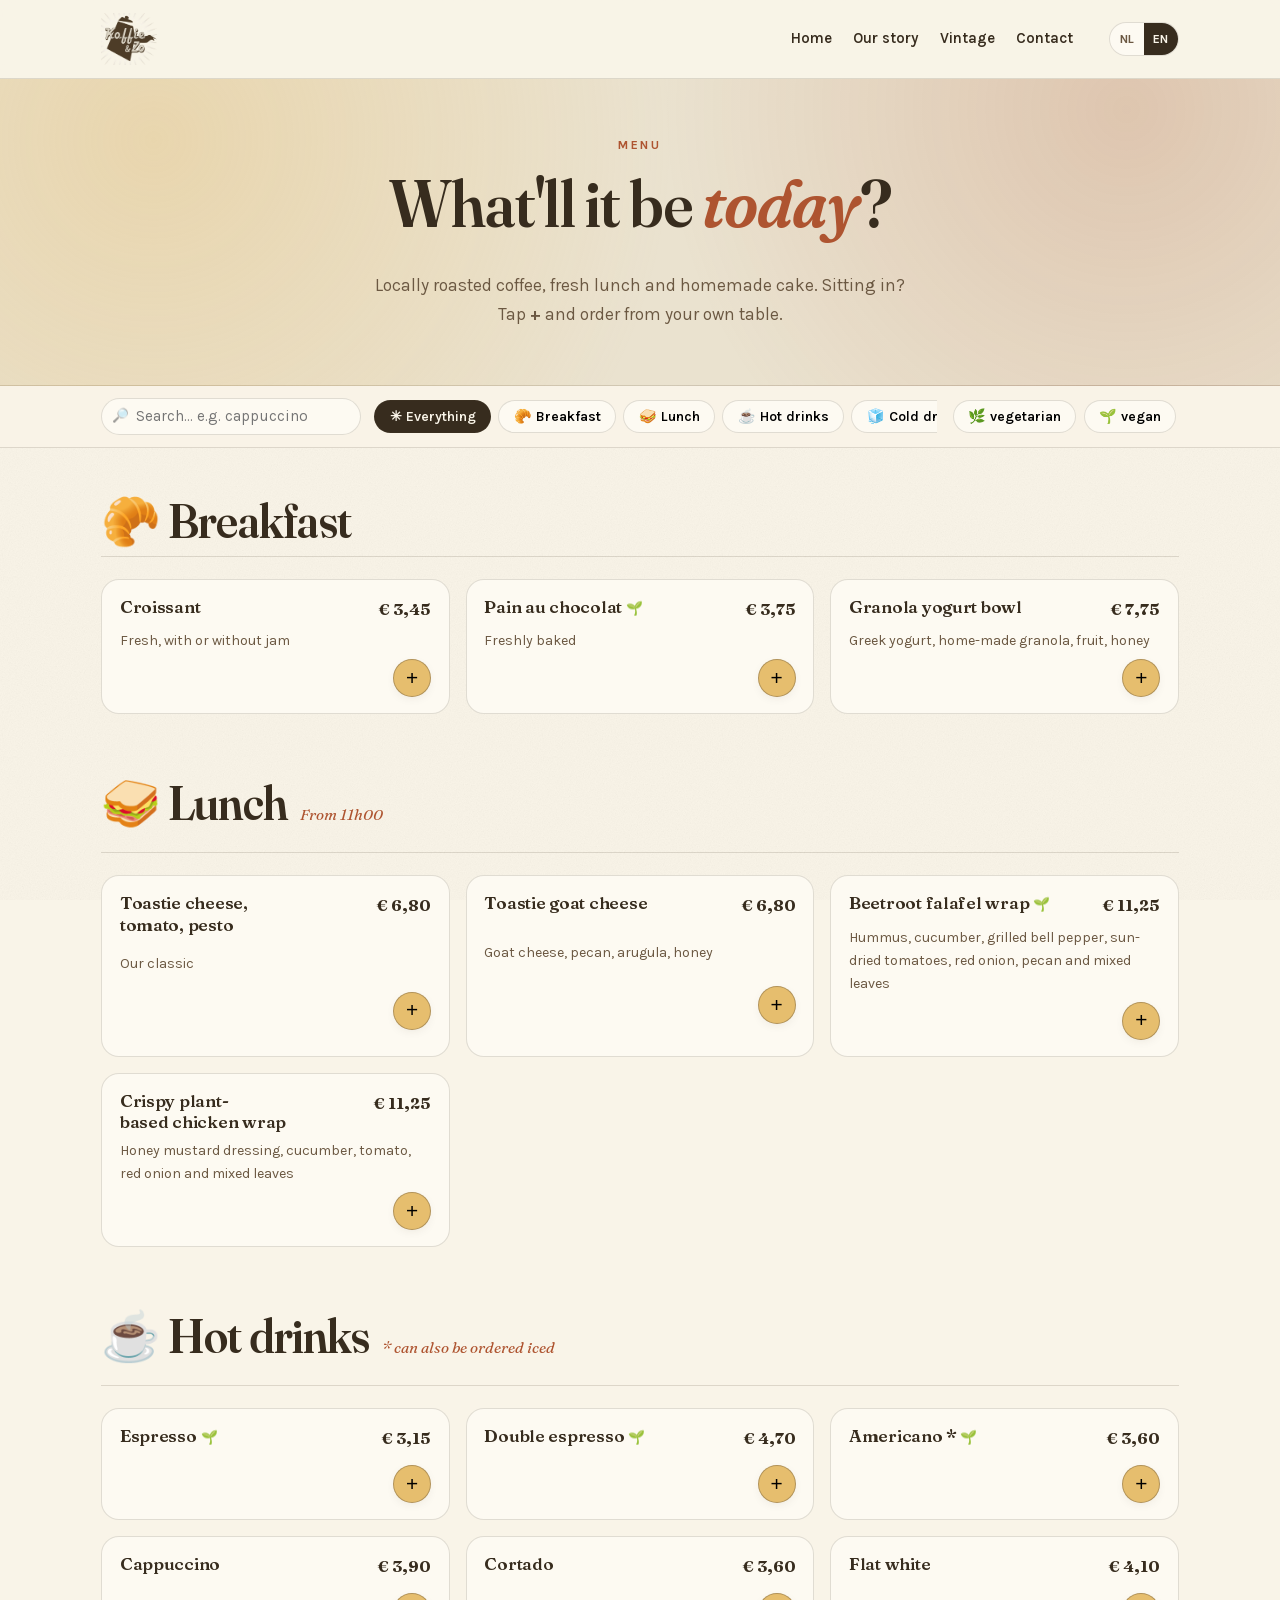
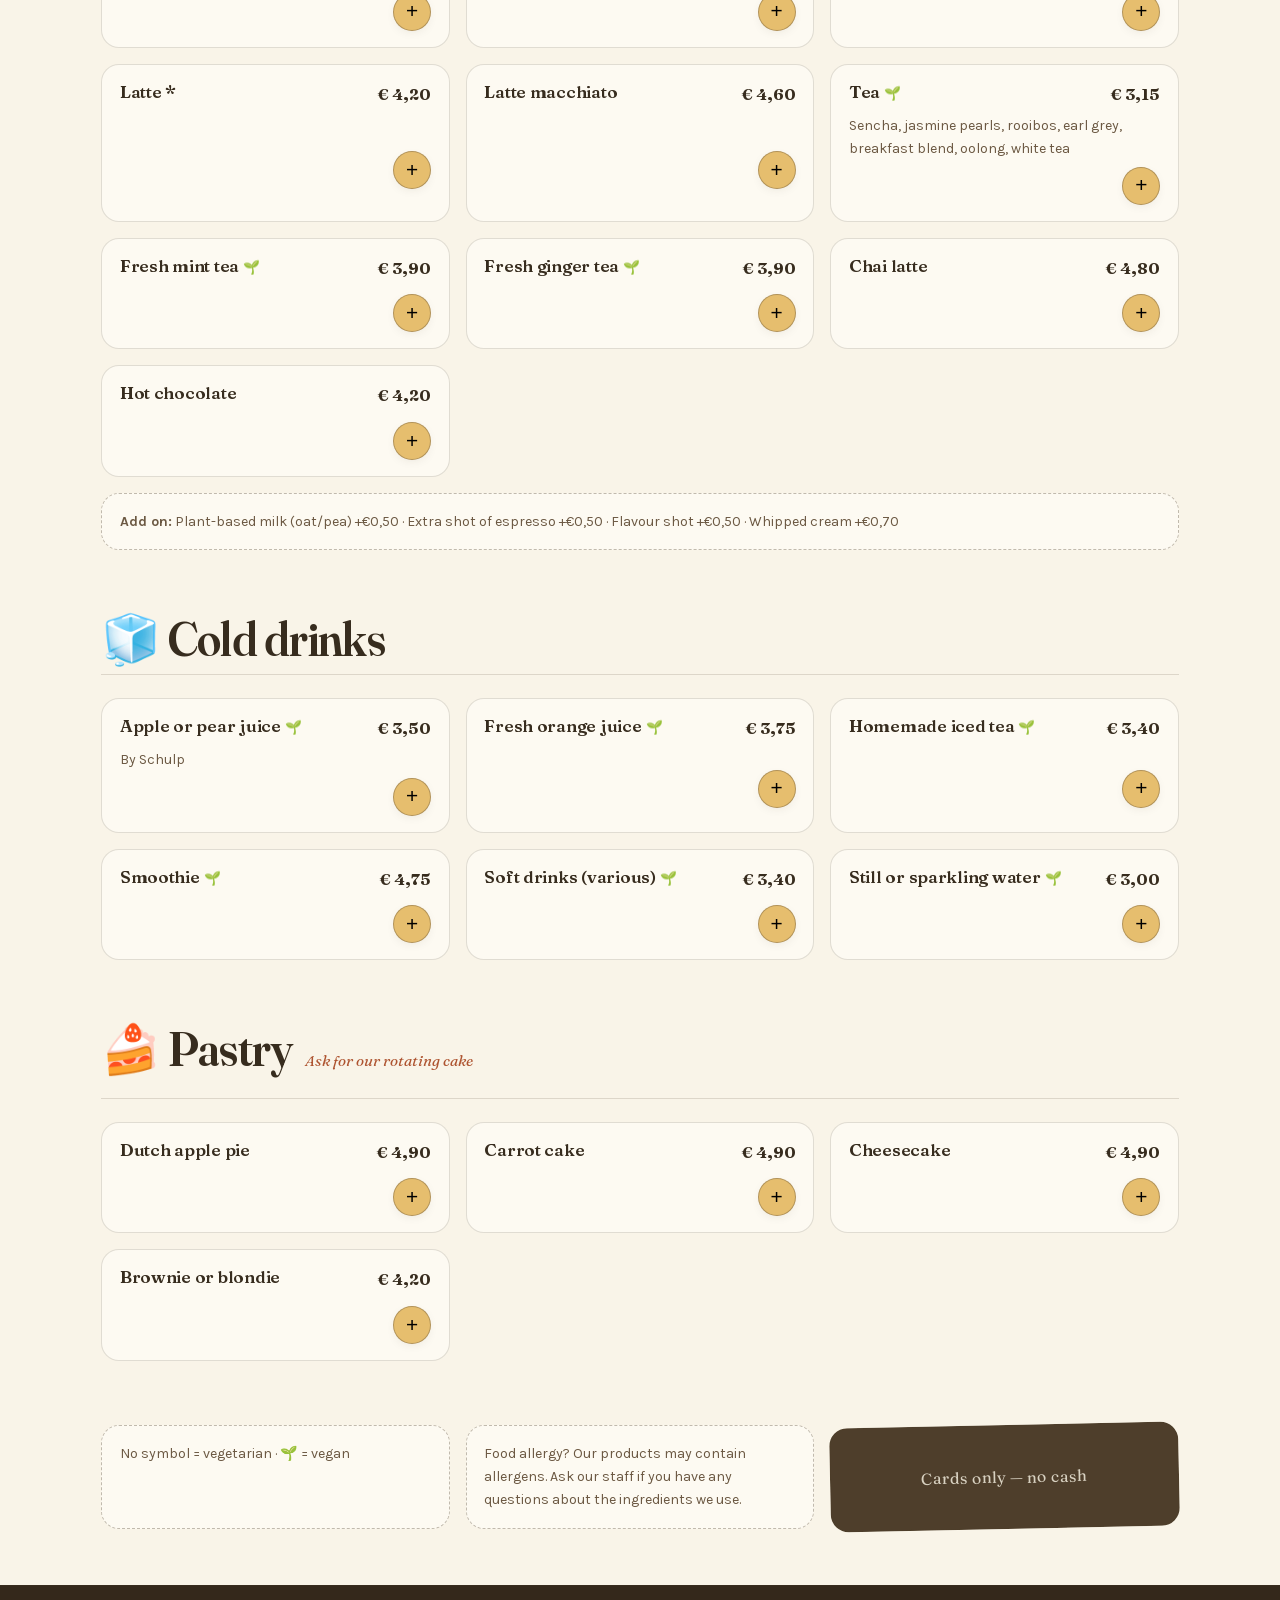
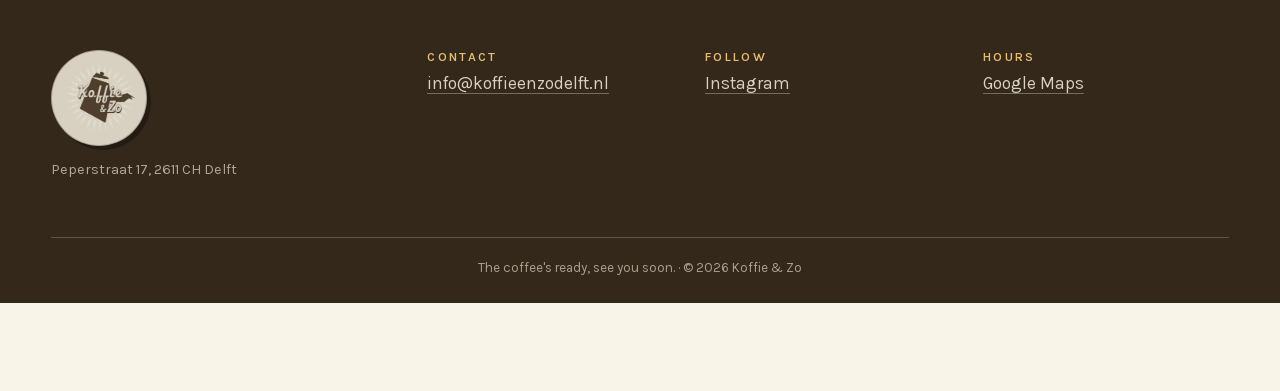
==== menu.html @ 399f3fb7 "Fix the always-open order sheet, add the shop logo, lighten the design .sheet set display:grid, whic" ====
<!doctype html>
<html lang="nl" data-lang="nl">
<head>
<meta charset="utf-8">
<meta name="viewport" content="width=device-width, initial-scale=1">
<title>Menukaart | Koffie &amp; Zo Delft</title>
<meta name="description" content="De digitale menukaart van Koffie &amp; Zo in Delft — koffie, lunch, taart en meer. Zit je aan tafel? Bestel direct vanaf je telefoon.">
<link rel="icon" href="assets/img/favicon.png">
<link rel="preload" as="font" type="font/woff2" href="assets/fonts/fraunces-normal-latin.woff2" crossorigin>
<link rel="preload" as="font" type="font/woff2" href="assets/fonts/karla-normal-latin.woff2" crossorigin>
<link rel="stylesheet" href="assets/css/fonts.css">
<link rel="stylesheet" href="assets/css/style.css">
<link rel="stylesheet" href="assets/css/menu.css">
</head>
<body class="page-menu">

<a class="skip-link" href="#menu-main">
  <span lang="nl">Naar de kaart</span><span lang="en">Skip to the menu</span>
</a>

<header class="site-header">
  <div class="site-header__inner">
    <a class="brand" href="index.html">
      <img class="brand__logo" src="assets/img/logo-mark.png" width="560" height="524"
           alt="Koffie &amp; Zo">
    </a>

    <nav class="nav" id="nav" aria-label="Hoofdmenu">
      <a href="index.html"><span lang="nl">Home</span><span lang="en">Home</span></a>
      <a href="index.html#verhaal"><span lang="nl">Ons verhaal</span><span lang="en">Our story</span></a>
      <a href="index.html#winkel"><span lang="nl">Vintage</span><span lang="en">Vintage</span></a>
      <a href="index.html#contact"><span lang="nl">Contact</span><span lang="en">Contact</span></a>
      <a href="menu.html?bestellen=1" class="nav__cta">
        <span lang="nl">Bestel aan tafel</span><span lang="en">Order at your table</span>
      </a>
    </nav>

    <div class="site-header__actions">
      <div class="lang-switch" role="group" aria-label="Taal / Language">
        <button type="button" data-set-lang="nl" class="is-active">NL</button>
        <button type="button" data-set-lang="en">EN</button>
      </div>
      <button class="nav-toggle" type="button" aria-expanded="false" aria-controls="nav">
        <span class="nav-toggle__bars" aria-hidden="true"></span>
        <span class="sr-only">Menu</span>
      </button>
    </div>
  </div>
</header>

<main id="menu-main">

  <!-- ── menu head ────────────────────────────────────────── -->
  <section class="menu-head">
    <div class="menu-head__inner">
      <p class="eyebrow"><span lang="nl">Menukaart</span><span lang="en">Menu</span></p>
      <h1>
        <span lang="nl">Wat wordt het <em>vandaag</em>?</span>
        <span lang="en">What'll it be <em>today</em>?</span>
      </h1>
      <p class="menu-head__sub">
        <span lang="nl">Lokaal gebrande koffie, verse lunch en taart van het huis. Zit je binnen? Tik op <strong>+</strong>
          en bestel vanaf je eigen tafel.</span>
        <span lang="en">Locally roasted coffee, fresh lunch and homemade cake. Sitting in? Tap <strong>+</strong>
          and order from your own table.</span>
      </p>

      <div class="table-ask" data-table-ask hidden>
        <label for="table-ask-input">
          <span lang="nl">Aan welke tafel zit je?</span>
          <span lang="en">Which table are you at?</span>
        </label>
        <div class="table-ask__row">
          <input id="table-ask-input" type="number" min="1" max="99" inputmode="numeric" placeholder="7">
          <button type="button" class="btn btn--primary btn--sm" data-table-ask-save>
            <span lang="nl">Opslaan</span><span lang="en">Save</span>
          </button>
          <button type="button" class="table-ask__skip" data-table-ask-skip>
            <span lang="nl">liever niet</span><span lang="en">not now</span>
          </button>
        </div>
      </div>

      <div class="table-chip" data-table-chip hidden>
        <span class="table-chip__label">
          <span lang="nl">Je zit aan tafel</span><span lang="en">You're at table</span>
        </span>
        <strong data-table-number>—</strong>
        <button type="button" class="table-chip__edit" data-change-table>
          <span lang="nl">wijzigen</span><span lang="en">change</span>
        </button>
      </div>
    </div>
  </section>

  <!-- ── toolbar ──────────────────────────────────────────── -->
  <div class="toolbar" id="toolbar">
    <div class="toolbar__inner">
      <div class="toolbar__search">
        <label class="sr-only" for="menu-search">
          <span lang="nl">Zoek in de kaart</span><span lang="en">Search the menu</span>
        </label>
        <span class="toolbar__search-icon" aria-hidden="true">🔎</span>
        <input id="menu-search" type="search" autocomplete="off"
               data-placeholder-nl="Zoek… bijv. cappuccino"
               data-placeholder-en="Search… e.g. cappuccino">
      </div>

      <div class="chips" data-category-chips role="tablist" aria-label="Categorieën"></div>

      <div class="chips chips--diet" role="group" aria-label="Filters">
        <button type="button" class="chip chip--diet" data-diet="veg">
          🌿 <span lang="nl">vegetarisch</span><span lang="en">vegetarian</span>
        </button>
        <button type="button" class="chip chip--diet" data-diet="vegan">
          🌱 <span lang="nl">vegan</span><span lang="en">vegan</span>
        </button>
      </div>
    </div>
  </div>

  <!-- ── the menu itself ──────────────────────────────────── -->
  <div class="menu-body">
    <div class="menu-body__inner" data-menu-root aria-live="polite">
      <p class="menu-loading"><span lang="nl">Kaart wordt geladen…</span><span lang="en">Loading the menu…</span></p>
    </div>

    <p class="menu-empty" data-menu-empty hidden>
      <span lang="nl">Niets gevonden — probeer een ander woord.</span>
      <span lang="en">Nothing found — try another word.</span>
    </p>

    <div class="menu-notes">
      <p class="menu-notes__card" data-note="diet"></p>
      <p class="menu-notes__card" data-note="allergy"></p>
      <p class="menu-notes__card menu-notes__card--stamp" data-note="payment"></p>
    </div>
  </div>
</main>

<footer class="site-footer">
  <div class="site-footer__inner">
    <div class="site-footer__brand">
      <span class="footer-logo"><img src="assets/img/logo.png" width="760" height="753" alt="Koffie &amp; Zo"></span>
      <p>Peperstraat 17, 2611 CH Delft</p>
    </div>
    <div class="site-footer__col">
      <h3><span lang="nl">Contact</span><span lang="en">Contact</span></h3>
      <a href="mailto:info@koffieenzodelft.nl">info@koffieenzodelft.nl</a>
    </div>
    <div class="site-footer__col">
      <h3><span lang="nl">Volg ons</span><span lang="en">Follow</span></h3>
      <a href="https://www.instagram.com/koffieenzodelft" target="_blank" rel="noopener">Instagram</a>
    </div>
    <div class="site-footer__col">
      <h3><span lang="nl">Openingstijden</span><span lang="en">Hours</span></h3>
      <a href="https://maps.app.goo.gl/7wuBDU6bThS6mnxq9" target="_blank" rel="noopener">Google Maps</a>
    </div>
  </div>
  <p class="site-footer__bottom">
    <span lang="nl">Tot koffie enz. · © 2026 Koffie &amp; Zo</span>
    <span lang="en">The coffee's ready, see you soon. · © 2026 Koffie &amp; Zo</span>
  </p>
</footer>

<!-- ── sticky order bar ───────────────────────────────────── -->
<div class="order-bar" data-order-bar hidden>
  <div class="order-bar__inner">
    <div class="order-bar__meta">
      <strong data-cart-count>0</strong>
      <span data-cart-total>€ 0,00</span>
    </div>
    <button type="button" class="btn btn--primary" data-open-order>
      <span lang="nl">Bestelling bekijken</span><span lang="en">Review order</span>
    </button>
  </div>
</div>

<!-- ── order sheet ────────────────────────────────────────── -->
<div class="sheet" data-sheet hidden>
  <div class="sheet__backdrop" data-close-sheet></div>

  <div class="sheet__panel" role="dialog" aria-modal="true" aria-labelledby="sheet-title">
    <button type="button" class="sheet__grip" data-close-sheet aria-label="Sluiten / Close"></button>

    <!-- cart view -->
    <div data-sheet-view="cart">
      <header class="sheet__head">
        <h2 id="sheet-title"><span lang="nl">Jouw bestelling</span><span lang="en">Your order</span></h2>
        <button type="button" class="sheet__close" data-close-sheet aria-label="Sluiten">✕</button>
      </header>

      <ul class="cart" data-cart-list></ul>

      <div class="cart__table">
        <label for="table-input">
          <span lang="nl">Tafelnummer</span><span lang="en">Table number</span>
        </label>
        <input id="table-input" type="number" min="1" max="99" inputmode="numeric" data-table-input placeholder="7">
      </div>

      <div class="cart__note">
        <label for="order-note">
          <span lang="nl">Iets erbij te vermelden?</span><span lang="en">Anything we should know?</span>
        </label>
        <textarea id="order-note" rows="2" data-order-note
                  data-placeholder-nl="Bijv. havermelk, glutenvrij, of &quot;graag samen serveren&quot;"
                  data-placeholder-en="E.g. oat milk, gluten-free, or &quot;please serve together&quot;"></textarea>
      </div>

      <div class="cart__total">
        <span><span lang="nl">Totaal</span><span lang="en">Total</span></span>
        <strong data-cart-total>€ 0,00</strong>
      </div>

      <button type="button" class="btn btn--primary btn--block" data-submit-order>
        <span lang="nl">Bestelling doorgeven</span><span lang="en">Place order</span>
      </button>
      <p class="cart__small">
        <span lang="nl">Je betaalt straks aan de bar — alleen pinnen.</span>
        <span lang="en">You pay at the counter afterwards — cards only.</span>
      </p>
      <button type="button" class="sheet__dismiss" data-close-sheet>
        <span lang="nl">Terug naar de kaart</span><span lang="en">Back to the menu</span>
      </button>
    </div>

    <!-- confirmation view -->
    <div data-sheet-view="done" hidden>
      <div class="ticket">
        <p class="ticket__badge"><span lang="nl">Doorgegeven</span><span lang="en">Sent</span></p>
        <h2><span lang="nl">Dank je wel!</span><span lang="en">Thank you!</span></h2>
        <p class="ticket__code" data-order-code>KZ-000</p>
        <p class="ticket__line">
          <span lang="nl">Tafel</span><span lang="en">Table</span>
          <strong data-ticket-table>—</strong>
        </p>
        <ol class="ticket__steps">
          <li class="is-done"><span lang="nl">Ontvangen</span><span lang="en">Received</span></li>
          <li class="is-active"><span lang="nl">Wordt gezet</span><span lang="en">Being made</span></li>
          <li><span lang="nl">Onderweg naar je tafel</span><span lang="en">On its way to your table</span></li>
        </ol>
        <p class="ticket__demo">
          <span lang="nl">Demo: deze bestelling wordt nog niet naar de bar verstuurd. Koppel hier je kassa- of
            bestelsysteem aan.</span>
          <span lang="en">Demo: this order isn't sent to the counter yet. Hook up your POS or ordering system here.</span>
        </p>
        <button type="button" class="btn btn--ghost btn--block" data-close-sheet>
          <span lang="nl">Terug naar de kaart</span><span lang="en">Back to the menu</span>
        </button>
      </div>
    </div>
  </div>
</div>

<!-- ── options dialog ─────────────────────────────────────── -->
<div class="sheet sheet--options" data-options hidden>
  <div class="sheet__backdrop" data-close-options></div>
  <div class="sheet__panel sheet__panel--sm" role="dialog" aria-modal="true" aria-labelledby="options-title">
    <div class="sheet__grip" aria-hidden="true"></div>
    <header class="sheet__head">
      <h2 id="options-title" data-options-title></h2>
      <button type="button" class="sheet__close" data-close-options aria-label="Sluiten">✕</button>
    </header>
    <div data-options-list></div>
    <button type="button" class="sheet__dismiss" data-close-options>
      <span lang="nl">Annuleren</span><span lang="en">Cancel</span>
    </button>
    <button type="button" class="btn btn--primary btn--block" data-confirm-options>
      <span lang="nl">Toevoegen</span><span lang="en">Add</span>
      <span data-options-price></span>
    </button>
  </div>
</div>

<div class="toast" data-toast hidden aria-live="polite"></div>

<script src="assets/js/site.js"></script>
<script src="assets/js/menu.js"></script>
</body>
</html>
---- assets/css/fonts.css ----
/* Self-hosted Fraunces + Karla (SIL Open Font License).
   Served from our own domain: faster, and no visitor data leaves for Google. */

@font-face {
  font-family: 'Fraunces';
  font-style: italic;
  font-weight: 400 800;
  font-display: swap;
  src: url(../fonts/fraunces-italic-latin-ext.woff2) format('woff2');
  unicode-range: U+0100-02BA, U+02BD-02C5, U+02C7-02CC, U+02CE-02D7, U+02DD-02FF, U+0304, U+0308, U+0329, U+1D00-1DBF, U+1E00-1E9F, U+1EF2-1EFF, U+2020, U+20A0-20AB, U+20AD-20C0, U+2113, U+2C60-2C7F, U+A720-A7FF;
}

@font-face {
  font-family: 'Fraunces';
  font-style: italic;
  font-weight: 400 800;
  font-display: swap;
  src: url(../fonts/fraunces-italic-latin.woff2) format('woff2');
  unicode-range: U+0000-00FF, U+0131, U+0152-0153, U+02BB-02BC, U+02C6, U+02DA, U+02DC, U+0304, U+0308, U+0329, U+2000-206F, U+20AC, U+2122, U+2191, U+2193, U+2212, U+2215, U+FEFF, U+FFFD;
}

@font-face {
  font-family: 'Fraunces';
  font-style: normal;
  font-weight: 400 800;
  font-display: swap;
  src: url(../fonts/fraunces-normal-latin-ext.woff2) format('woff2');
  unicode-range: U+0100-02BA, U+02BD-02C5, U+02C7-02CC, U+02CE-02D7, U+02DD-02FF, U+0304, U+0308, U+0329, U+1D00-1DBF, U+1E00-1E9F, U+1EF2-1EFF, U+2020, U+20A0-20AB, U+20AD-20C0, U+2113, U+2C60-2C7F, U+A720-A7FF;
}

@font-face {
  font-family: 'Fraunces';
  font-style: normal;
  font-weight: 400 800;
  font-display: swap;
  src: url(../fonts/fraunces-normal-latin.woff2) format('woff2');
  unicode-range: U+0000-00FF, U+0131, U+0152-0153, U+02BB-02BC, U+02C6, U+02DA, U+02DC, U+0304, U+0308, U+0329, U+2000-206F, U+20AC, U+2122, U+2191, U+2193, U+2212, U+2215, U+FEFF, U+FFFD;
}

@font-face {
  font-family: 'Karla';
  font-style: italic;
  font-weight: 400 600;
  font-display: swap;
  src: url(../fonts/karla-italic-latin-ext.woff2) format('woff2');
  unicode-range: U+0100-02BA, U+02BD-02C5, U+02C7-02CC, U+02CE-02D7, U+02DD-02FF, U+0304, U+0308, U+0329, U+1D00-1DBF, U+1E00-1E9F, U+1EF2-1EFF, U+2020, U+20A0-20AB, U+20AD-20C0, U+2113, U+2C60-2C7F, U+A720-A7FF;
}

@font-face {
  font-family: 'Karla';
  font-style: italic;
  font-weight: 400 600;
  font-display: swap;
  src: url(../fonts/karla-italic-latin.woff2) format('woff2');
  unicode-range: U+0000-00FF, U+0131, U+0152-0153, U+02BB-02BC, U+02C6, U+02DA, U+02DC, U+0304, U+0308, U+0329, U+2000-206F, U+20AC, U+2122, U+2191, U+2193, U+2212, U+2215, U+FEFF, U+FFFD;
}

@font-face {
  font-family: 'Karla';
  font-style: normal;
  font-weight: 300 700;
  font-display: swap;
  src: url(../fonts/karla-normal-latin-ext.woff2) format('woff2');
  unicode-range: U+0100-02BA, U+02BD-02C5, U+02C7-02CC, U+02CE-02D7, U+02DD-02FF, U+0304, U+0308, U+0329, U+1D00-1DBF, U+1E00-1E9F, U+1EF2-1EFF, U+2020, U+20A0-20AB, U+20AD-20C0, U+2113, U+2C60-2C7F, U+A720-A7FF;
}

@font-face {
  font-family: 'Karla';
  font-style: normal;
  font-weight: 300 700;
  font-display: swap;
  src: url(../fonts/karla-normal-latin.woff2) format('woff2');
  unicode-range: U+0000-00FF, U+0131, U+0152-0153, U+02BB-02BC, U+02C6, U+02DA, U+02DC, U+0304, U+0308, U+0329, U+2000-206F, U+20AC, U+2122, U+2191, U+2193, U+2212, U+2215, U+FEFF, U+FFFD;
}
---- assets/css/style.css ----
/* ==========================================================================
   Koffie & Zo — Delft
   Warm paper, arches, riso-print shadows. Cozy vintage, kept crisp.
   ========================================================================== */

:root {
  /* Ink and paper, taken straight from the shop's own logo:
     the coffee-pot brown #4E3E2B and the bone of the wordmark #D8D1C1. */
  --paper:      #F9F4E8;
  --paper-deep: #EAE2CF;
  --cream:      #FDFAF2;
  --bone:       #D8D1C1;
  --ink:        #372C1E;
  --ink-soft:   #6B5842;
  --line:       #4E3E2B;
  --brown:      #4E3E2B;
  --brown-deep: #34281B;

  /* accents — one warm roast, one sunburst amber, one muted olive */
  --terracotta: #AE5430;
  --terracotta-dark: #8F4324;
  --sage:       #77855F;
  --butter:     #E6BE6E;

  /* type */
  --display: "Fraunces", "Iowan Old Style", Georgia, serif;
  --text: "Karla", "Helvetica Neue", Arial, sans-serif;

  /* edges — hairlines, not outlines */
  --hairline: rgba(78, 62, 43, .16);
  --edge:     rgba(78, 62, 43, .34);

  /* rhythm */
  --gutter: clamp(1.25rem, 4vw, 4rem);
  --maxw: 1180px;
  --radius: 18px;
  --radius-lg: 26px;

  /* one soft family, plus a small offset kept for the few retro accents */
  --shadow-hard: 0 16px 34px -22px rgba(55, 44, 30, .55);
  --shadow-card: 0 3px 14px -8px rgba(55, 44, 30, .3);
  --shadow-soft: 0 22px 46px -28px rgba(55, 44, 30, .5);
  --shadow-pop:  2px 2px 0 rgba(78, 62, 43, .22);
}

* { box-sizing: border-box; }

/* The hidden attribute must win over any display rule a component sets —
   without this, .sheet { display: grid } keeps a "hidden" dialog on screen. */
[hidden] { display: none !important; }

html {
  scroll-behavior: smooth;
  -webkit-text-size-adjust: 100%;
}

body {
  margin: 0;
  background: var(--paper);
  color: var(--ink);
  font-family: var(--text);
  font-size: clamp(1rem, .96rem + .2vw, 1.075rem);
  line-height: 1.65;
  overflow-x: hidden;
}

/* paper grain — subtle, sits above the background, below content */
body::before {
  content: "";
  position: fixed;
  inset: 0;
  z-index: 1;
  pointer-events: none;
  opacity: .32;
  mix-blend-mode: multiply;
  background-image: url("data:image/svg+xml,%3Csvg xmlns='http://www.w3.org/2000/svg' width='180' height='180'%3E%3Cfilter id='n'%3E%3CfeTurbulence type='fractalNoise' baseFrequency='.85' numOctaves='3' stitchTiles='stitch'/%3E%3CfeColorMatrix type='saturate' values='0'/%3E%3C/filter%3E%3Crect width='180' height='180' filter='url(%23n)' opacity='.28'/%3E%3C/svg%3E");
}

img { max-width: 100%; display: block; }

h1, h2, h3, h4 {
  font-family: var(--display);
  font-variation-settings: "SOFT" 30, "WONK" 1, "opsz" 100;
  font-weight: 600;
  line-height: 1.05;
  letter-spacing: -.015em;
  margin: 0 0 .5em;
  text-wrap: balance;
}
h1 { font-size: clamp(2.35rem, 1.5rem + 4vw, 4.1rem); }
h2 { font-size: clamp(1.85rem, 1.25rem + 2.6vw, 3rem); }
h3 { font-size: clamp(1.15rem, 1rem + .6vw, 1.5rem); }
h1 em, h2 em {
  font-style: italic;
  color: var(--terracotta);
  font-variation-settings: "SOFT" 60, "WONK" 1;
}

p { margin: 0 0 1em; }
a { color: inherit; }

:focus-visible {
  outline: 3px solid var(--terracotta);
  outline-offset: 3px;
  border-radius: 4px;
}

.sr-only {
  position: absolute; width: 1px; height: 1px; padding: 0; margin: -1px;
  overflow: hidden; clip: rect(0 0 0 0); white-space: nowrap; border: 0;
}

.skip-link {
  position: absolute; left: 50%; top: -100px; transform: translateX(-50%);
  z-index: 100; background: var(--ink); color: var(--paper);
  padding: .7rem 1.2rem; border-radius: 0 0 10px 10px; text-decoration: none;
  transition: top .2s;
}
.skip-link:focus { top: 0; }

.eyebrow {
  font-size: .78rem;
  letter-spacing: .22em;
  text-transform: uppercase;
  font-weight: 700;
  color: var(--terracotta);
  margin-bottom: .9rem;
}

/* language visibility ------------------------------------------------------ */
html[data-lang="nl"] [lang="en"],
html[data-lang="en"] [lang="nl"] { display: none; }

/* ── buttons ────────────────────────────────────────────── */
.btn {
  --btn-bg: var(--terracotta);
  --btn-fg: #FFF7EC;
  display: inline-flex;
  align-items: center;
  justify-content: center;
  gap: .5rem;
  padding: .85rem 1.5rem;
  border: 1px solid var(--edge);
  border-radius: 999px;
  background: var(--btn-bg);
  color: var(--btn-fg);
  font: 600 1rem/1 var(--text);
  letter-spacing: .01em;
  text-decoration: none;
  cursor: pointer;
  box-shadow: var(--shadow-card);
  transition: transform .16s ease, box-shadow .16s ease, background-color .16s ease;
}
.btn:hover { transform: translateY(-2px); box-shadow: 0 10px 20px -12px rgba(55, 44, 30, .55); }
.btn:active { transform: translateY(0); box-shadow: var(--shadow-card); }
.btn--primary { --btn-bg: var(--terracotta); }
.btn--primary:hover { background: var(--terracotta-dark); }
.btn--ghost { --btn-bg: var(--cream); --btn-fg: var(--ink); }

.btn--sm { padding: .55rem 1.05rem; font-size: .9rem; }
.btn[disabled] { opacity: .45; pointer-events: none; }

.link-arrow {
  display: inline-flex;
  align-items: center;
  gap: .4rem;
  font-weight: 700;
  text-decoration: none;
  border-bottom: 2px solid var(--terracotta);
  padding-bottom: 2px;
  transition: gap .15s ease, color .15s ease;
}
.link-arrow::after { content: "→"; }
.link-arrow:hover { gap: .7rem; color: var(--terracotta); }

/* ── ribbon ─────────────────────────────────────────────── */
.ribbon {
  position: relative;
  z-index: 3;
  background: var(--brown);
  color: var(--bone);
  border-bottom: 1px solid var(--hairline);
  overflow: hidden;
  font-size: .68rem;
  letter-spacing: .18em;
  text-transform: uppercase;
}
.ribbon__track {
  display: flex;
  gap: 1.6rem;
  align-items: center;
  padding: .42rem 0;
  width: max-content;
  animation: marquee 38s linear infinite;
}
.ribbon__track span { white-space: nowrap; }
@keyframes marquee { to { transform: translateX(-50%); } }

/* ── header ─────────────────────────────────────────────── */
.site-header {
  position: sticky;
  top: 0;
  z-index: 40;
  background: color-mix(in srgb, var(--paper) 88%, transparent);
  backdrop-filter: blur(10px);
  border-bottom: 1px solid var(--hairline);
  transition: padding .2s ease;
}
.site-header__inner {
  max-width: var(--maxw);
  margin: 0 auto;
  padding: .8rem var(--gutter);
  display: flex;
  align-items: center;
  gap: 1.25rem;
}
.site-header.is-stuck .site-header__inner { padding-top: .5rem; padding-bottom: .5rem; }

.brand {
  display: inline-flex;
  align-items: center;
  gap: .55rem;
  text-decoration: none;
  flex: 0 0 auto;
}
.brand__logo {
  height: 52px;
  width: auto;
  transition: height .2s ease;
}
.site-header.is-stuck .brand__logo { height: 46px; }
@media (max-width: 760px) { .brand__logo { height: 46px; } }

/* the logo is brown on transparent, so on the dark footer it sits on a bone disc */
.footer-logo {
  display: inline-grid;
  place-items: center;
  width: 96px; height: 96px;
  border-radius: 50%;
  background: var(--bone);
  border: 1px solid rgba(52, 40, 27, .3);
  box-shadow: 4px 4px 0 rgba(0, 0, 0, .3);
}
.footer-logo img { width: 80%; height: auto; }
.brand__name {
  font-family: var(--display);
  font-variation-settings: "SOFT" 40, "WONK" 1;
  font-weight: 700;
  font-size: 1.3rem;
  letter-spacing: -.01em;
  white-space: nowrap;
}
.brand__name em { font-style: italic; color: var(--terracotta); }

.nav {
  display: flex;
  gap: 1.35rem;
  margin-left: auto;
  font-weight: 600;
  font-size: .95rem;
}
.nav a {
  text-decoration: none;
  padding: .25rem 0;
  position: relative;
}
.nav a::after {
  content: "";
  position: absolute;
  left: 0; right: 100%; bottom: 0;
  height: 2px;
  background: var(--terracotta);
  transition: right .2s ease;
}
.nav a:hover::after, .nav a.is-current::after { right: 0; }

.site-header__actions {
  display: flex;
  align-items: center;
  gap: .7rem;
  margin-left: 1rem;
}

.lang-switch {
  display: inline-flex;
  border: 1px solid var(--hairline);
  border-radius: 999px;
  overflow: hidden;
  background: var(--cream);
  font-size: .78rem;
  font-weight: 700;
}
.lang-switch button {
  border: 0;
  background: transparent;
  padding: .35rem .6rem;
  cursor: pointer;
  font: inherit;
  color: var(--ink-soft);
}
.lang-switch button.is-active { background: var(--ink); color: var(--paper); }

.nav-toggle {
  display: none;
  width: 42px; height: 42px;
  border: 1px solid var(--hairline);
  border-radius: 12px;
  background: var(--cream);
  cursor: pointer;
  position: relative;
}
.nav-toggle__bars, .nav-toggle__bars::before, .nav-toggle__bars::after {
  content: "";
  position: absolute;
  left: 50%; transform: translateX(-50%);
  width: 20px; height: 2px;
  background: var(--ink);
  transition: transform .2s ease, opacity .2s ease;
}
.nav-toggle__bars { top: 50%; margin-top: -1px; }
.nav-toggle__bars::before { top: -6px; }
.nav-toggle__bars::after { top: 6px; }
.nav-toggle[aria-expanded="true"] .nav-toggle__bars { background: transparent; }
.nav-toggle[aria-expanded="true"] .nav-toggle__bars::before { transform: translateX(-50%) translateY(6px) rotate(45deg); }
.nav-toggle[aria-expanded="true"] .nav-toggle__bars::after { transform: translateX(-50%) translateY(-6px) rotate(-45deg); }

/* ── hero ───────────────────────────────────────────────── */
.hero {
  position: relative;
  z-index: 2;
  max-width: var(--maxw);
  margin: clamp(1.5rem, 4vw, 3rem) auto 0;
  padding: 0 var(--gutter) clamp(3rem, 7vw, 6rem);
}
.hero::before {
  content: "";
  position: absolute;
  top: -6%;
  left: 50%;
  width: min(1100px, 130%);
  aspect-ratio: 1;
  transform: translateX(-50%);
  z-index: -1;
  pointer-events: none;
  opacity: .5;
  background: repeating-conic-gradient(from 4deg,
    var(--bone) 0deg 2.4deg, transparent 2.4deg 9deg);
  mask-image: radial-gradient(circle, #000 12%, transparent 68%);
  -webkit-mask-image: radial-gradient(circle, #000 12%, transparent 68%);
}

.hero__photo {
  border: 1px solid var(--hairline);
  border-radius: 260px 260px var(--radius) var(--radius);
  overflow: hidden;
  box-shadow: var(--shadow-soft);
  background: var(--paper-deep);
}
.hero__photo img {
  width: 100%;
  height: clamp(320px, 52vw, 560px);
  object-fit: cover;
  object-position: center 58%;
  filter: saturate(.94) contrast(1.03);
}
.hero__card {
  position: relative;
  margin: -3.5rem auto 0;
  max-width: 760px;
  background: var(--cream);
  border: 1px solid var(--hairline);
  border-radius: var(--radius);
  box-shadow: var(--shadow-hard);
  padding: clamp(1.5rem, 4vw, 2.6rem);
  text-align: center;
}
.hero__tagline {
  font-family: var(--display);
  font-style: italic;
  font-size: 1.05rem;
  letter-spacing: .04em;
  color: var(--ink-soft);
}
.hero__cta {
  display: flex;
  flex-wrap: wrap;
  gap: .8rem;
  justify-content: center;
  margin-top: 1.4rem;
}

/* rotating stamp */
.stamp {
  position: absolute;
  display: grid;
  place-items: center;
  width: clamp(88px, 12vw, 128px);
  aspect-ratio: 1;
  color: var(--bone);
}
.stamp--hero { right: clamp(1rem, 6vw, 5rem); top: clamp(1rem, 6vw, 4rem); }
.stamp::before {
  content: "";
  position: absolute;
  inset: 0;
  border-radius: 50%;
  background: var(--brown);
  border: 1px solid rgba(52, 40, 27, .3);
  box-shadow: 3px 3px 0 var(--brown-deep);
}
.stamp svg { position: absolute; inset: 0; width: 100%; height: 100%; animation: spin 26s linear infinite; }
.stamp__text { font-size: 9.5px; letter-spacing: .12em; fill: var(--cream); text-transform: uppercase; font-family: var(--text); font-weight: 700; }
.stamp__core {
  position: relative;
  font-family: var(--display);
  font-weight: 700;
  font-size: 1.6rem;
  line-height: .9;
  text-align: center;
}
.stamp__core small { display: block; font-size: .55rem; letter-spacing: .18em; text-transform: uppercase; }
@keyframes spin { to { transform: rotate(360deg); } }

/* ── practical info cards ───────────────────────────────── */
.info {
  position: relative;
  z-index: 2;
  max-width: var(--maxw);
  margin: 0 auto;
  padding: 0 var(--gutter) clamp(3rem, 7vw, 5rem);
  display: grid;
  grid-template-columns: repeat(auto-fit, minmax(240px, 1fr));
  gap: 1.2rem;
}
.info__card {
  background: var(--cream);
  border: 1px dashed var(--edge);
  border-radius: var(--radius);
  padding: 1.5rem 1.4rem;
  transition: transform .2s ease, box-shadow .2s ease, border-style .2s;
}
.info__card:hover { transform: translateY(-4px); box-shadow: var(--shadow-hard); border-color: var(--edge); }
.info__icon { font-size: 1.6rem; display: block; margin-bottom: .4rem; }
.info__card h2 { font-size: 1.2rem; margin-bottom: .35rem; }
.info__card p { font-size: .95rem; color: var(--ink-soft); }

/* ── section heads ──────────────────────────────────────── */
.section-head { max-width: 700px; margin: 0 auto clamp(2rem, 4vw, 3rem); text-align: center; }
.section-head h2 a { text-decoration: none; border-bottom: 2px solid var(--terracotta); }

/* ── menu teaser ────────────────────────────────────────── */
.teaser {
  position: relative;
  z-index: 2;
  background: var(--paper-deep);
  border-top: 1px solid var(--hairline);
  border-bottom: 1px solid var(--hairline);
  padding: clamp(3rem, 7vw, 5.5rem) var(--gutter);
}
.teaser__grid {
  max-width: var(--maxw);
  margin: 0 auto;
  display: grid;
  grid-template-columns: repeat(auto-fit, minmax(260px, 1fr));
  gap: clamp(1.5rem, 3vw, 2.5rem);
}
.dish { text-align: center; }
.dish__photo {
  overflow: hidden;
  box-shadow: var(--shadow-hard);
  margin-bottom: 1.2rem;
  background: var(--cream);
}
.arch { border-radius: 200px 200px 12px 12px; }
.dish__photo img {
  width: 100%;
  height: 300px;
  object-fit: cover;
  transition: transform .5s cubic-bezier(.2,.7,.3,1);
}
.dish:hover .dish__photo img { transform: scale(1.05); }
.dish h3 { margin-bottom: .3rem; }
.dish p { font-size: .95rem; color: var(--ink-soft); margin-bottom: .5rem; }
.dish__price {
  display: inline-block;
  font-family: var(--display);
  font-weight: 700;
  background: var(--butter);
  border-radius: 999px;
  padding: .2rem .85rem;
  transform: rotate(-2deg);
  box-shadow: var(--shadow-pop);
}
.teaser__cta { text-align: center; margin-top: clamp(2rem, 4vw, 3rem); }
.teaser__note { font-size: .9rem; color: var(--ink-soft); margin-top: .9rem; }

/* ── story ──────────────────────────────────────────────── */
.story {
  position: relative;
  z-index: 2;
  max-width: var(--maxw);
  margin: 0 auto;
  padding: clamp(3.5rem, 8vw, 6rem) var(--gutter);
  display: grid;
  grid-template-columns: 1.05fr .95fr;
  gap: clamp(2rem, 5vw, 4rem);
  align-items: center;
}
.story__media { position: relative; min-height: 460px; }
.polaroid {
  position: absolute;
  margin: 0;
  background: var(--cream);
  padding: .5rem .5rem 2.1rem;
  box-shadow: var(--shadow-soft);
  width: 62%;
}
.polaroid img { width: 100%; height: 190px; object-fit: cover; }
.polaroid figcaption {
  position: absolute;
  bottom: .55rem; left: 0; right: 0;
  text-align: center;
  font-family: var(--display);
  font-style: italic;
  font-size: .9rem;
  color: var(--ink-soft);
}
.polaroid--a { top: 0; left: 0; transform: rotate(-4deg); z-index: 2; }
.polaroid--b { top: 34%; right: 0; transform: rotate(3.5deg); z-index: 3; }
.polaroid--c { bottom: 0; left: 8%; transform: rotate(-1.5deg); z-index: 1; }
.polaroid:hover { z-index: 5; transform: rotate(0) scale(1.03); transition: transform .3s ease; }

.story__text blockquote {
  margin: 1.6rem 0 0;
  padding: 1.1rem 1.3rem;
  background: var(--cream);
  border: 1px solid var(--hairline);
  border-left-width: 8px;
  border-radius: 0 var(--radius) var(--radius) 0;
  font-family: var(--display);
  font-style: italic;
  font-size: 1.05rem;
}

/* ── vintage store ──────────────────────────────────────── */
.shop {
  position: relative;
  z-index: 2;
  background: var(--brown);
  color: var(--bone);
  border-top: 1px solid var(--hairline);
  border-bottom: 1px solid var(--hairline);
  padding: clamp(3rem, 7vw, 5rem) var(--gutter);
}
.shop__inner {
  max-width: var(--maxw);
  margin: 0 auto;
  display: grid;
  grid-template-columns: minmax(240px, .8fr) 1.2fr;
  gap: clamp(2rem, 5vw, 3.5rem);
  align-items: center;
}
.shop .eyebrow { color: var(--butter); }
.shop h2 em { color: var(--butter); }
.shop .link-arrow { border-color: var(--butter); }
.shop .link-arrow:hover { color: var(--butter); }
.shop__strip { display: grid; grid-template-columns: repeat(3, 1fr); gap: 1rem; }
.shop__strip figure { margin: 0; border-radius: 150px 150px 14px 14px; overflow: hidden; box-shadow: 0 18px 34px -22px rgba(0,0,0,.7); }
.shop__strip img { width: 100%; height: clamp(180px, 24vw, 280px); object-fit: cover; }

/* ── reservations ───────────────────────────────────────── */
.reserve {
  position: relative;
  z-index: 2;
  max-width: var(--maxw);
  margin: 0 auto;
  padding: clamp(3rem, 7vw, 5rem) var(--gutter);
}
.reserve__card {
  background: var(--cream);
  border: 1px solid var(--hairline);
  border-radius: var(--radius);
  box-shadow: var(--shadow-hard);
  padding: clamp(1.6rem, 4vw, 2.8rem);
  display: grid;
  grid-template-columns: 1.4fr .6fr;
  gap: 2rem;
  align-items: center;
}
.reserve__actions { display: grid; gap: .8rem; }

/* ── instagram ──────────────────────────────────────────── */
.insta {
  position: relative;
  z-index: 2;
  padding: clamp(2rem, 5vw, 4rem) var(--gutter) clamp(3rem, 6vw, 5rem);
}
.insta__grid {
  max-width: var(--maxw);
  margin: 0 auto;
  display: grid;
  grid-template-columns: repeat(auto-fit, minmax(160px, 1fr));
  gap: .9rem;
}
.insta__grid a {
  display: block;
  border-radius: 14px;
  overflow: hidden;
  box-shadow: var(--shadow-card);
  transition: transform .2s ease, box-shadow .2s ease;
}
.insta__grid a:hover { box-shadow: var(--shadow-hard); }
.insta__grid a:nth-child(odd):hover { transform: rotate(-2deg) scale(1.03); }
.insta__grid a:nth-child(even):hover { transform: rotate(2deg) scale(1.03); }
.insta__grid img { width: 100%; height: 190px; object-fit: cover; }

/* ── find us ────────────────────────────────────────────── */
.find {
  position: relative;
  z-index: 2;
  background: var(--paper-deep);
  border-top: 1px solid var(--hairline);
  padding: clamp(3rem, 7vw, 5rem) var(--gutter);
}
.find__inner {
  max-width: var(--maxw);
  margin: 0 auto;
  display: grid;
  grid-template-columns: 1fr 1fr;
  gap: clamp(2rem, 5vw, 3.5rem);
  align-items: center;
}
.find__links { display: flex; flex-wrap: wrap; gap: .6rem; }
.find__photo {
  margin: 0;
  border: 1px solid var(--hairline);
  border-radius: var(--radius);
  overflow: hidden;
  box-shadow: var(--shadow-hard);
  background: var(--cream);
}
.find__photo img { width: 100%; height: clamp(220px, 30vw, 340px); object-fit: cover; }
.find__photo figcaption {
  padding: .8rem 1rem;
  font-family: var(--display);
  font-style: italic;
  font-size: 1.05rem;
  text-align: center;
}

/* ── footer ─────────────────────────────────────────────── */
.site-footer {
  position: relative;
  z-index: 2;
  background: var(--brown-deep);
  color: var(--bone);
  border-top: 1px solid var(--hairline);
  padding: clamp(2.5rem, 6vw, 4rem) var(--gutter) 1.5rem;
}
.site-footer__inner {
  max-width: var(--maxw);
  margin: 0 auto;
  display: grid;
  grid-template-columns: 1.4fr repeat(3, 1fr);
  gap: 2rem;
}
.site-footer h3 {
  font-size: .8rem;
  letter-spacing: .18em;
  text-transform: uppercase;
  font-family: var(--text);
  color: var(--butter);
}
.site-footer a { color: var(--bone); text-decoration: none; border-bottom: 1px solid rgba(216,209,193,.4); }
.site-footer a:hover { border-color: var(--butter); color: var(--butter); }
.site-footer__brand .brand__name { font-size: 1.6rem; }
.site-footer__brand p { color: rgba(216,209,193,.75); font-size: .9rem; margin-top: .8rem; }
.site-footer__bottom {
  max-width: var(--maxw);
  margin: 2.5rem auto 0;
  padding-top: 1.2rem;
  border-top: 1px solid rgba(216,209,193,.25);
  font-size: .85rem;
  color: rgba(216,209,193,.7);
  text-align: center;
}

/* ── reveal on scroll ───────────────────────────────────── */
.reveal { opacity: 0; transform: translateY(22px); transition: opacity .7s ease, transform .7s cubic-bezier(.2,.7,.3,1); }
.reveal.is-in { opacity: 1; transform: none; }

/* ── responsive ─────────────────────────────────────────── */
@media (max-width: 900px) {
  .story, .find__inner, .shop__inner, .reserve__card { grid-template-columns: 1fr; }
  .story__media { min-height: 380px; order: 2; }
  .site-footer__inner { grid-template-columns: 1fr 1fr; }
}

@media (max-width: 760px) {
  .nav {
    position: absolute;
    top: 100%; left: 0; right: 0;
    flex-direction: column;
    gap: 0;
    background: var(--cream);
    border-bottom: 1px solid var(--hairline);
    padding: .5rem var(--gutter) 1rem;
    display: none;
    box-shadow: var(--shadow-soft);
  }
  .nav.is-open { display: flex; }
  .nav a { padding: .75rem 0; border-bottom: 1px dashed rgba(36,26,19,.25); }
  .nav-toggle { display: block; }
  .site-header__actions { margin-left: auto; }
  .site-header__actions .btn { display: none; }
  .hero__photo { border-radius: 160px 160px var(--radius) var(--radius); }
  .stamp--hero { width: 76px; top: auto; bottom: -18px; right: 1.5rem; }
  .polaroid { width: 74%; }
  .polaroid img { height: 150px; }
  .shop__strip { grid-template-columns: 1fr 1fr; }
  .shop__strip figure:last-child { display: none; }
}

@media (max-width: 460px) {
  .site-footer__inner { grid-template-columns: 1fr; }
}

@media (prefers-reduced-motion: reduce) {
  html { scroll-behavior: auto; }
  *, *::before, *::after {
    animation-duration: .001ms !important;
    animation-iteration-count: 1 !important;
    transition-duration: .001ms !important;
  }
  .reveal { opacity: 1; transform: none; }
}

@media print {
  .site-header, .ribbon, .nav, .order-bar { display: none; }
}

/* order CTA inside the mobile drawer (hidden on desktop, where the header button lives) */
.nav__cta { display: none; }
@media (max-width: 760px) {
  .nav__cta {
    display: block;
    margin-top: .8rem;
    text-align: center;
    background: var(--terracotta);
    color: #FFF7EC;
    border: 1px solid var(--hairline);
    border-radius: 999px;
    padding: .7rem 1rem !important;
    font-weight: 700;
    box-shadow: 3px 3px 0 var(--line);
  }
  .nav__cta::after { display: none; }
}
---- assets/css/menu.css ----
/* ==========================================================================
   Menu page — digital menu card + order-at-your-table
   ========================================================================== */

.page-menu { padding-bottom: 5.5rem; }

/* ── head ───────────────────────────────────────────────── */
.menu-head {
  position: relative;
  z-index: 2;
  background:
    radial-gradient(circle at 12% 20%, rgba(230,190,110,.34), transparent 45%),
    radial-gradient(circle at 88% 10%, rgba(174,84,48,.2), transparent 40%),
    var(--paper-deep);
  border-bottom: 1px solid var(--hairline);
  padding: clamp(2rem, 5vw, 3.5rem) var(--gutter) clamp(1.6rem, 4vw, 2.5rem);
}
.menu-head__inner { max-width: 820px; margin: 0 auto; text-align: center; }
.menu-head__sub { color: var(--ink-soft); max-width: 56ch; margin-inline: auto; }

.table-chip {
  display: inline-flex;
  align-items: center;
  gap: .5rem;
  margin-top: 1rem;
  padding: .45rem .5rem .45rem 1rem;
  background: var(--cream);
  border: 1px solid var(--hairline);
  border-radius: 999px;
  box-shadow: var(--shadow-card);
  font-size: .92rem;
}
.table-chip strong {
  font-family: var(--display);
  font-size: 1.15rem;
  background: var(--butter);
  border: 1px solid var(--hairline);
  border-radius: 999px;
  min-width: 2.1rem;
  padding: 0 .5rem;
  text-align: center;
}
.table-chip__edit {
  border: 0;
  background: transparent;
  font: 600 .82rem var(--text);
  color: var(--terracotta);
  text-decoration: underline;
  cursor: pointer;
  padding: .25rem .5rem;
}

/* ── toolbar ────────────────────────────────────────────── */
.toolbar {
  position: sticky;
  top: var(--header-h, 66px);
  z-index: 30;
  background: color-mix(in srgb, var(--paper) 92%, transparent);
  backdrop-filter: blur(8px);
  border-bottom: 1px solid var(--hairline);
}
.toolbar__inner {
  max-width: var(--maxw);
  margin: 0 auto;
  padding: .7rem var(--gutter);
  display: grid;
  grid-template-columns: minmax(180px, 260px) 1fr auto;
  align-items: center;
  gap: .8rem;
}
.toolbar__search { position: relative; }
.toolbar__search-icon {
  position: absolute;
  left: .7rem; top: 50%;
  transform: translateY(-50%);
  font-size: .85rem;
  opacity: .6;
}
.toolbar__search input {
  width: 100%;
  padding: .55rem .8rem .55rem 2.1rem;
  border: 1px solid var(--hairline);
  border-radius: 999px;
  background: var(--cream);
  font: 400 .95rem var(--text);
  color: var(--ink);
}
.toolbar__search input::-webkit-search-cancel-button { cursor: pointer; }

.chips {
  display: flex;
  gap: .45rem;
  overflow-x: auto;
  scrollbar-width: none;
  padding: .15rem;
  scroll-snap-type: x proximity;
}
.chips::-webkit-scrollbar { display: none; }
.chip {
  flex: 0 0 auto;
  scroll-snap-align: start;
  border: 1px solid var(--hairline);
  background: var(--cream);
  border-radius: 999px;
  padding: .45rem .9rem;
  font: 600 .88rem var(--text);
  cursor: pointer;
  white-space: nowrap;
  transition: transform .12s ease, background-color .12s ease, color .12s ease;
}
.chip:hover { transform: translateY(-2px); }
.chip.is-active { background: var(--ink); color: var(--paper); }
.chip--diet.is-active { background: var(--sage); color: #FFF8EA; }

/* ── menu list ──────────────────────────────────────────── */
.menu-body {
  position: relative;
  z-index: 2;
  max-width: var(--maxw);
  margin: 0 auto;
  padding: clamp(1.5rem, 4vw, 3rem) var(--gutter) 0;
}
.menu-loading, .menu-empty { text-align: center; color: var(--ink-soft); padding: 2rem 0; }

.menu-section { margin-bottom: clamp(2.5rem, 5vw, 4rem); scroll-margin-top: calc(var(--header-h, 66px) + 84px); }
.menu-section__head {
  display: flex;
  align-items: baseline;
  gap: .8rem;
  flex-wrap: wrap;
  border-bottom: 1px solid var(--hairline);
  padding-bottom: .6rem;
  margin-bottom: 1.4rem;
}
.menu-section__head h2 { margin: 0; }
.menu-section__note {
  font-family: var(--display);
  font-style: italic;
  color: var(--terracotta);
  font-size: .95rem;
}

.menu-grid {
  display: grid;
  grid-template-columns: repeat(auto-fill, minmax(300px, 1fr));
  gap: 1rem;
}

.item {
  position: relative;
  display: grid;
  grid-template-columns: 1fr auto;
  gap: .4rem 1rem;
  align-items: start;
  background: var(--cream);
  border: 1px solid var(--hairline);
  border-radius: var(--radius);
  padding: 1rem 1.1rem;
  transition: transform .16s ease, box-shadow .16s ease;
}
.item:hover { transform: translateY(-3px); box-shadow: var(--shadow-hard); border-color: var(--edge); }
.item.is-in-cart { border-color: var(--terracotta); box-shadow: 0 0 0 1px var(--terracotta), var(--shadow-card); }

.item__name {
  font-family: var(--display);
  font-variation-settings: "SOFT" 30, "WONK" 1;
  font-weight: 600;
  font-size: 1.08rem;
  line-height: 1.25;
  margin: 0;
}
.item__diet { font-size: .85rem; margin-left: .25rem; }
.item__desc {
  grid-column: 1 / -1;
  font-size: .88rem;
  color: var(--ink-soft);
  margin: 0;
  max-width: 46ch;
}
.item__price {
  font-family: var(--display);
  font-weight: 700;
  font-size: 1.02rem;
  white-space: nowrap;
}
.item__price small { font-size: .72rem; color: var(--ink-soft); display: block; text-align: right; font-family: var(--text); }

.item__add {
  grid-column: 2;
  grid-row: 3;
  justify-self: end;
  width: 38px; height: 38px;
  border: 1px solid var(--edge);
  border-radius: 50%;
  background: var(--butter);
  font-size: 1.3rem;
  line-height: 1;
  cursor: pointer;
  box-shadow: var(--shadow-card);
  transition: transform .12s ease, background-color .15s ease;
}
.item__add:hover { background: var(--terracotta); color: #FFF7EC; transform: scale(1.08); }
.item__add:active { transform: scale(.94); }

.item__stepper {
  grid-column: 2;
  grid-row: 3;
  justify-self: end;
  display: inline-flex;
  align-items: center;
  gap: .1rem;
  border: 1px solid var(--hairline);
  border-radius: 999px;
  background: var(--cream);
  overflow: hidden;
  box-shadow: var(--shadow-card);
}
.item__stepper button {
  border: 0;
  background: transparent;
  width: 34px; height: 34px;
  font-size: 1.15rem;
  cursor: pointer;
  color: var(--ink);
}
.item__stepper button:hover { background: var(--paper-deep); }
.item__stepper span { min-width: 1.4rem; text-align: center; font-weight: 700; }

/* ── notes ──────────────────────────────────────────────── */
.menu-notes {
  display: grid;
  grid-template-columns: repeat(auto-fit, minmax(240px, 1fr));
  gap: 1rem;
  margin: 0 0 clamp(2rem, 5vw, 3.5rem);
}
.menu-notes__card {
  margin: 0;
  background: var(--cream);
  border: 1px dashed var(--edge);
  border-radius: var(--radius);
  padding: 1rem 1.1rem;
  font-size: .88rem;
  color: var(--ink-soft);
}
.menu-notes__card--stamp {
  background: var(--brown);
  color: var(--bone);
  border-style: solid;
  font-family: var(--display);
  font-size: 1rem;
  display: grid;
  place-items: center;
  text-align: center;
  transform: rotate(-1.2deg);
}

/* ── sticky order bar ───────────────────────────────────── */
.order-bar {
  position: fixed;
  left: 0; right: 0; bottom: 0;
  z-index: 45;
  background: var(--cream);
  border-top: 1px solid var(--hairline);
  box-shadow: 0 -10px 30px -22px rgba(36,26,19,.8);
  padding: .7rem var(--gutter) calc(.7rem + env(safe-area-inset-bottom, 0px));
  animation: slide-up .25s cubic-bezier(.2,.7,.3,1);
}
@keyframes slide-up { from { transform: translateY(100%); } }
.order-bar__inner {
  max-width: var(--maxw);
  margin: 0 auto;
  display: flex;
  align-items: center;
  justify-content: space-between;
  gap: 1rem;
}
.order-bar__meta { display: flex; align-items: baseline; gap: .6rem; font-family: var(--display); }
.order-bar__meta strong {
  background: var(--terracotta);
  color: #FFF7EC;
  border: 1px solid var(--hairline);
  border-radius: 999px;
  min-width: 2rem;
  padding: .05rem .5rem;
  text-align: center;
  font-size: 1rem;
}
.order-bar__meta span { font-size: 1.2rem; font-weight: 700; }

/* ── sheets / dialogs ───────────────────────────────────── */
.sheet { position: fixed; inset: 0; z-index: 60; display: grid; align-items: end; justify-items: center; }
.sheet__backdrop {
  position: absolute;
  inset: 0;
  background: rgba(36,26,19,.5);
  backdrop-filter: blur(2px);
  animation: fade .32s ease;
  cursor: pointer;
}
@keyframes fade { from { opacity: 0; backdrop-filter: blur(0); } }
.sheet__panel {
  position: relative;
  width: min(560px, 100%);
  max-height: 88vh;
  overflow-y: auto;
  overscroll-behavior: contain;
  background: var(--paper);
  border: 1px solid var(--hairline);
  border-bottom: 0;
  border-radius: 22px 22px 0 0;
  padding: .75rem clamp(1.1rem, 4vw, 1.8rem) calc(1.5rem + env(safe-area-inset-bottom, 0px));
  animation: sheet-in .42s cubic-bezier(.16,.84,.31,1);
  transition: transform .28s cubic-bezier(.16,.84,.31,1);
  touch-action: pan-y;
}
@keyframes sheet-in { from { transform: translateY(14%); opacity: .4; } }
.sheet__panel--sm { max-height: 70vh; }

/* the grip is a real control: tap it, or drag the sheet down, to close */
.sheet__grip {
  display: block;
  width: 52px; height: 6px;
  border: 0;
  border-radius: 3px;
  background: rgba(36,26,19,.28);
  margin: 0 auto .8rem;
  padding: 0;
  cursor: grab;
  transition: background-color .15s ease, width .15s ease;
}
.sheet__grip:hover { background: rgba(36,26,19,.5); width: 64px; }

.sheet__dismiss {
  display: block;
  width: 100%;
  margin-top: .9rem;
  padding: .6rem;
  border: 0;
  background: transparent;
  font: 600 .92rem var(--text);
  color: var(--ink-soft);
  text-decoration: underline;
  text-underline-offset: 3px;
  cursor: pointer;
}
.sheet__dismiss:hover { color: var(--terracotta); }
.sheet__head { display: flex; align-items: center; justify-content: space-between; gap: 1rem; }
.sheet__head h2 { margin: 0 0 .4rem; font-size: 1.5rem; }
.sheet__close {
  border: 1px solid var(--hairline);
  background: var(--cream);
  border-radius: 50%;
  width: 34px; height: 34px;
  cursor: pointer;
  font-size: .9rem;
  flex: 0 0 auto;
}

.btn--block { width: 100%; margin-top: .4rem; }

/* cart */
.cart { list-style: none; margin: .8rem 0 1rem; padding: 0; }
.cart__row {
  display: grid;
  grid-template-columns: 1fr auto auto;
  align-items: center;
  gap: .5rem 1rem;
  padding: .7rem 0;
  border-bottom: 1px dashed rgba(36,26,19,.3);
}
.cart__name { font-family: var(--display); font-weight: 600; }
.cart__opts { grid-column: 1 / -1; font-size: .82rem; color: var(--ink-soft); margin: -.35rem 0 0; }
.cart__price { font-family: var(--display); font-weight: 700; min-width: 4.2rem; text-align: right; }

.cart__table, .cart__note { margin: .9rem 0; }
.cart__table label, .cart__note label {
  display: block;
  font-weight: 700;
  font-size: .85rem;
  margin-bottom: .3rem;
}
.cart__table input, .cart__note textarea {
  width: 100%;
  border: 1px solid var(--hairline);
  border-radius: 12px;
  background: var(--cream);
  padding: .6rem .8rem;
  font: 400 .95rem var(--text);
  color: var(--ink);
  resize: vertical;
}
.cart__table input { max-width: 120px; font-family: var(--display); font-size: 1.1rem; font-weight: 700; }

.cart__total {
  display: flex;
  justify-content: space-between;
  align-items: baseline;
  font-family: var(--display);
  font-size: 1.25rem;
  font-weight: 700;
  padding: .8rem 0;
  border-top: 1px solid var(--hairline);
}
.cart__small { font-size: .82rem; color: var(--ink-soft); text-align: center; margin: .7rem 0 0; }
.cart__empty {
  display: grid;
  justify-items: center;
  gap: .9rem;
  text-align: center;
  color: var(--ink-soft);
  padding: 1.5rem 0;
}

/* options */
.option {
  display: flex;
  align-items: center;
  gap: .7rem;
  padding: .7rem .2rem;
  border-bottom: 1px dashed rgba(36,26,19,.25);
  cursor: pointer;
}
.option input { width: 20px; height: 20px; accent-color: var(--terracotta); }
.option__price { margin-left: auto; font-family: var(--display); font-weight: 700; }

/* ticket */
.ticket { text-align: center; padding: .5rem 0 0; }
.ticket__badge {
  display: inline-block;
  background: var(--sage);
  color: #FFF8EA;
  border: 1px solid var(--hairline);
  border-radius: 999px;
  padding: .15rem .9rem;
  font-size: .78rem;
  letter-spacing: .16em;
  text-transform: uppercase;
  font-weight: 700;
  transform: rotate(-2deg);
}
.ticket__code {
  font-family: var(--display);
  font-size: 2.6rem;
  font-weight: 700;
  letter-spacing: .06em;
  background: var(--cream);
  border: 1px dashed var(--edge);
  border-radius: var(--radius);
  padding: .5rem;
  margin: .6rem 0;
}
.ticket__line { font-size: .95rem; }
.ticket__line strong { font-family: var(--display); font-size: 1.15rem; margin-left: .4rem; }
.ticket__steps { list-style: none; padding: 0; margin: 1.2rem 0; text-align: left; }
.ticket__steps li {
  position: relative;
  padding: .45rem 0 .45rem 2rem;
  color: var(--ink-soft);
}
.ticket__steps li::before {
  content: "";
  position: absolute;
  left: .35rem; top: .8rem;
  width: 12px; height: 12px;
  border: 1px solid var(--hairline);
  border-radius: 50%;
  background: var(--paper);
}
.ticket__steps li::after {
  content: "";
  position: absolute;
  left: .85rem; top: 1.6rem;
  width: 2px; height: 100%;
  background: rgba(36,26,19,.25);
}
.ticket__steps li:last-child::after { display: none; }
.ticket__steps li.is-done { color: var(--ink); }
.ticket__steps li.is-done::before { background: var(--sage); }
.ticket__steps li.is-active { color: var(--ink); font-weight: 700; }
.ticket__steps li.is-active::before { background: var(--terracotta); animation: pulse 1.6s ease-in-out infinite; }
@keyframes pulse { 50% { box-shadow: 0 0 0 6px rgba(174,84,48,.25); } }
.ticket__demo {
  font-size: .8rem;
  color: var(--ink-soft);
  background: var(--paper-deep);
  border: 1px dashed var(--line);
  border-radius: 10px;
  padding: .6rem .8rem;
}

/* toast */
.toast {
  position: fixed;
  left: 50%;
  bottom: 5.5rem;
  transform: translateX(-50%);
  z-index: 70;
  background: var(--brown-deep);
  color: var(--bone);
  border-radius: 999px;
  padding: .6rem 1.2rem;
  font-size: .9rem;
  font-weight: 600;
  box-shadow: var(--shadow-soft);
  animation: toast-in .25s cubic-bezier(.2,.7,.3,1);
}
@keyframes toast-in { from { opacity: 0; transform: translate(-50%, 12px); } }

/* ── responsive ─────────────────────────────────────────── */
@media (max-width: 860px) {
  .toolbar__inner { grid-template-columns: 1fr; gap: .55rem; }
  .chips--diet { justify-content: flex-start; }
}
@media (max-width: 520px) {
  .menu-grid { grid-template-columns: 1fr; }
  .sheet__panel { border-radius: 18px 18px 0 0; }
}


/* ── "which table are you at?" — asked in the page, never in a modal ── */
.table-ask {
  display: inline-block;
  margin-top: 1.2rem;
  padding: 1rem 1.2rem;
  background: var(--cream);
  border: 1px solid var(--hairline);
  border-radius: var(--radius);
  box-shadow: var(--shadow-hard);
  text-align: left;
  animation: ask-in .4s cubic-bezier(.16,.84,.31,1);
}
@keyframes ask-in { from { opacity: 0; transform: translateY(8px); } }
.table-ask label {
  display: block;
  font-family: var(--display);
  font-weight: 600;
  font-size: 1.05rem;
  margin-bottom: .6rem;
}
.table-ask__row { display: flex; align-items: center; gap: .6rem; flex-wrap: wrap; }
.table-ask input {
  width: 84px;
  border: 1px solid var(--hairline);
  border-radius: 12px;
  background: var(--paper);
  padding: .5rem .7rem;
  font: 700 1.15rem var(--display);
  color: var(--ink);
}
.table-ask__skip {
  border: 0;
  background: transparent;
  font: 600 .85rem var(--text);
  color: var(--ink-soft);
  text-decoration: underline;
  text-underline-offset: 3px;
  cursor: pointer;
}
.table-ask__skip:hover { color: var(--terracotta); }
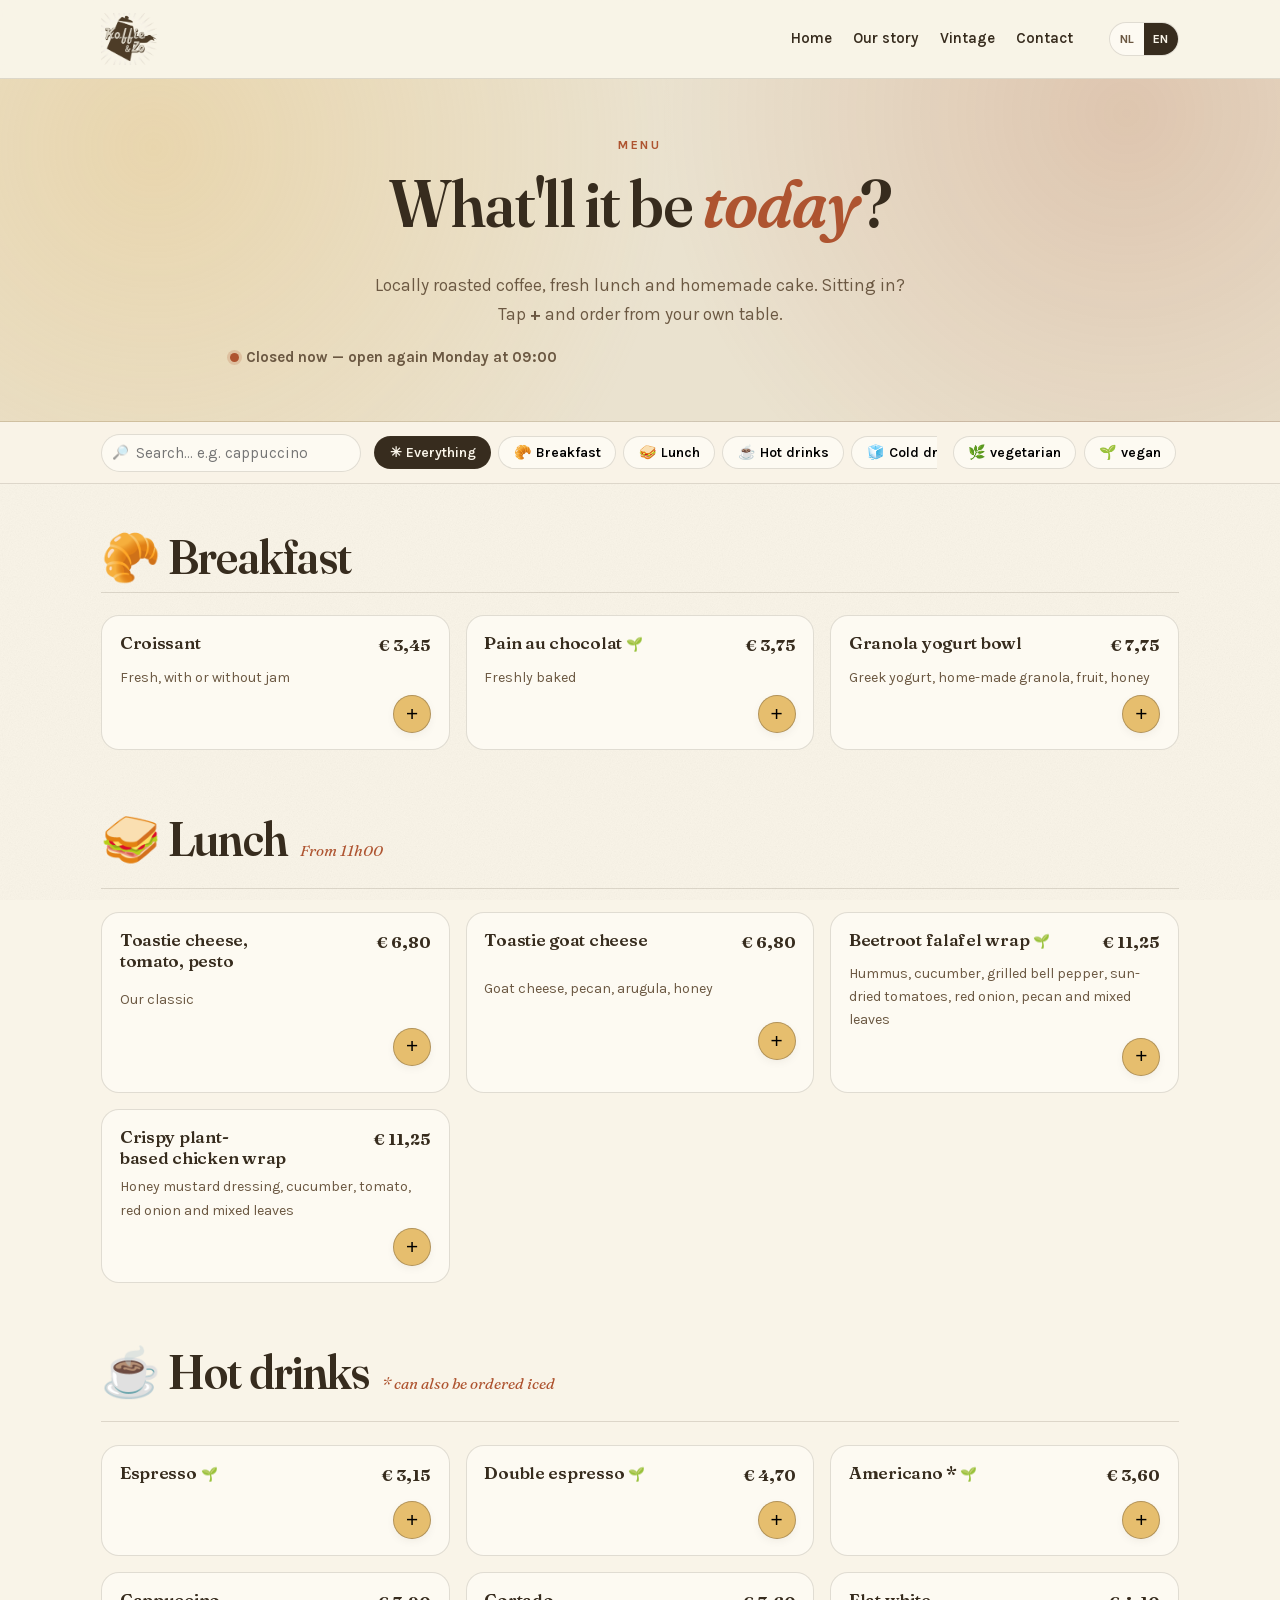
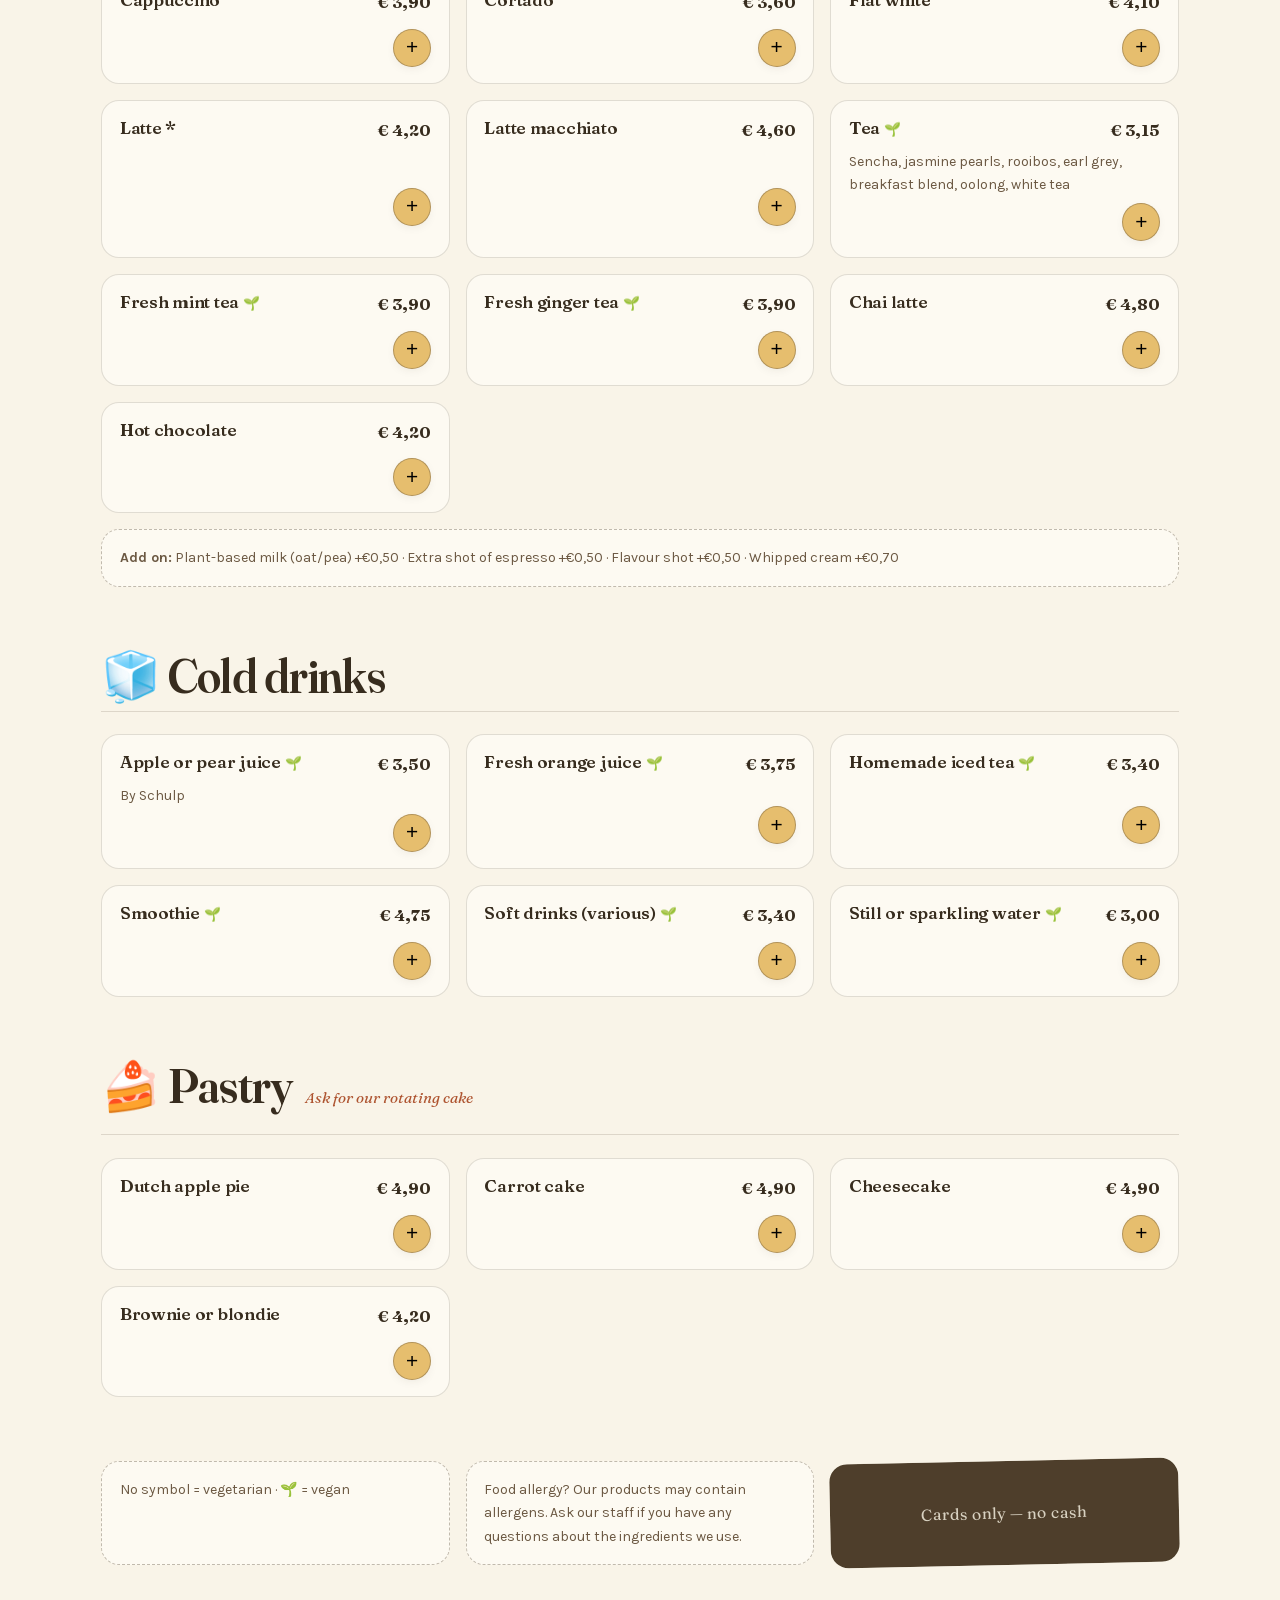
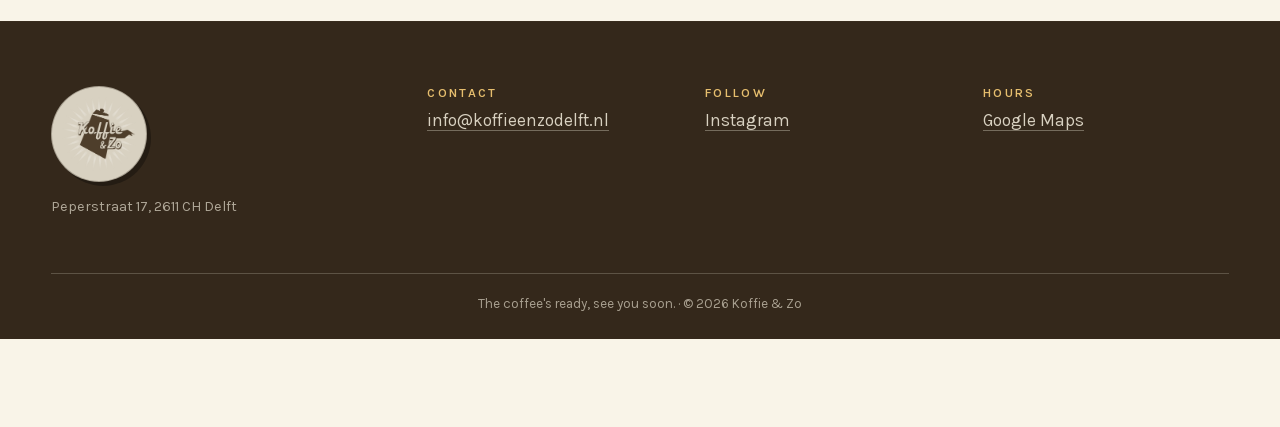
==== commit 01afda2e: "Add opening hours, a map, guest quotes and real product photos Mon-Sat 09:00-16:00, Sunday closed, w" ====
--- a/menu.html
+++ b/menu.html
@@ -64,6 +64,8 @@
         <span lang="en">Locally roasted coffee, fresh lunch and homemade cake. Sitting in? Tap <strong>+</strong>
           and order from your own table.</span>
       </p>
+
+      <p class="hours__status hours__status--inline" data-hours-status aria-live="polite"></p>
 
       <div class="table-ask" data-table-ask hidden>
         <label for="table-ask-input">
--- a/assets/css/style.css
+++ b/assets/css/style.css
@@ -16,11 +16,15 @@
   --brown:      #4E3E2B;
   --brown-deep: #34281B;
 
-  /* accents — one warm roast, one sunburst amber, one muted olive */
+  /* accents — one warm roast, one sunburst amber, one muted olive,
+     and a soft Delft blue for the cooler moments (hours, quotes, the map) */
   --terracotta: #AE5430;
   --terracotta-dark: #8F4324;
   --sage:       #77855F;
   --butter:     #E6BE6E;
+  --delft:      #A9C6D6;
+  --delft-deep: #47758C;
+  --delft-tint: #E8F0F4;
 
   /* type */
   --display: "Fraunces", "Iowan Old Style", Georgia, serif;
@@ -756,3 +760,134 @@
   }
   .nav__cta::after { display: none; }
 }
+
+
+/* ── opening hours ──────────────────────────────────────── */
+.info__card--hours {
+  background: var(--delft-tint);
+  border-color: rgba(71, 117, 140, .28);
+}
+.hours__status {
+  display: flex;
+  align-items: center;
+  gap: .45rem;
+  font-weight: 700;
+  font-size: .95rem;
+  color: var(--delft-deep);
+  margin-bottom: .7rem;
+}
+.hours__dot {
+  width: 9px; height: 9px;
+  border-radius: 50%;
+  background: var(--sage);
+  box-shadow: 0 0 0 3px rgba(119, 133, 95, .25);
+}
+.hours__status[data-state="closed"] { color: var(--ink-soft); }
+.hours__status[data-state="closed"] .hours__dot {
+  background: var(--terracotta);
+  box-shadow: 0 0 0 3px rgba(174, 84, 48, .2);
+}
+.hours__status[data-state="soon"] .hours__dot {
+  background: var(--butter);
+  box-shadow: 0 0 0 3px rgba(230, 190, 110, .3);
+}
+.hours {
+  list-style: none;
+  margin: 0 0 1rem;
+  padding: 0;
+  font-size: .92rem;
+  font-variant-numeric: tabular-nums;
+}
+.hours li {
+  display: flex;
+  justify-content: space-between;
+  gap: 1rem;
+  padding: .22rem 0;
+  color: var(--ink-soft);
+}
+.hours li.is-today {
+  color: var(--ink);
+  font-weight: 700;
+}
+.hours__day { text-transform: lowercase; }
+
+/* ── guest quotes ───────────────────────────────────────── */
+.voices {
+  position: relative;
+  z-index: 2;
+  max-width: var(--maxw);
+  margin: 0 auto;
+  padding: clamp(2.5rem, 6vw, 4.5rem) var(--gutter);
+}
+.voices__grid {
+  display: grid;
+  grid-template-columns: repeat(auto-fit, minmax(260px, 1fr));
+  gap: 1.2rem;
+}
+.voice {
+  margin: 0;
+  padding: 1.4rem 1.5rem;
+  background: var(--delft-tint);
+  border: 1px solid rgba(71, 117, 140, .22);
+  border-radius: var(--radius);
+  box-shadow: var(--shadow-card);
+}
+.voice blockquote {
+  margin: 0 0 .9rem;
+  font-family: var(--display);
+  font-size: 1.05rem;
+  line-height: 1.45;
+  font-variation-settings: "SOFT" 40, "WONK" 1;
+}
+.voice blockquote::before { content: "“"; color: var(--delft-deep); margin-right: .1em; }
+.voice blockquote::after { content: "”"; color: var(--delft-deep); }
+.voice figcaption {
+  font-size: .85rem;
+  font-weight: 700;
+  color: var(--delft-deep);
+}
+.voice__source { font-weight: 400; color: var(--ink-soft); }
+.voices__cta { text-align: center; margin-top: 1.8rem; }
+
+/* ── map ────────────────────────────────────────────────── */
+.map-card {
+  position: relative;
+  overflow: hidden;
+  border-radius: var(--radius);
+  border: 1px solid rgba(71, 117, 140, .3);
+  box-shadow: var(--shadow-hard);
+  background: var(--delft-tint);
+  aspect-ratio: 4 / 3;
+}
+.map-card__still {
+  width: 100%; height: 100%;
+  object-fit: cover;
+  filter: saturate(.7) brightness(.92);
+}
+.map-card__load {
+  position: absolute;
+  inset: 0;
+  display: grid;
+  align-content: center;
+  justify-items: center;
+  gap: .3rem;
+  width: 100%;
+  border: 0;
+  background: rgba(52, 40, 27, .42);
+  color: #FFF8EC;
+  font: 700 1.05rem var(--text);
+  cursor: pointer;
+  transition: background-color .2s ease;
+}
+.map-card__load:hover { background: rgba(52, 40, 27, .55); }
+.map-card__load small { font-weight: 400; font-size: .78rem; opacity: .85; }
+.map-card__pin { font-size: 1.6rem; }
+.map-card__frame { width: 100%; height: 100%; border: 0; display: block; }
+.map-card.is-loaded { aspect-ratio: 4 / 3; }
+.find__caption {
+  margin-top: .8rem;
+  font-family: var(--display);
+  font-style: italic;
+  text-align: center;
+  color: var(--ink-soft);
+}
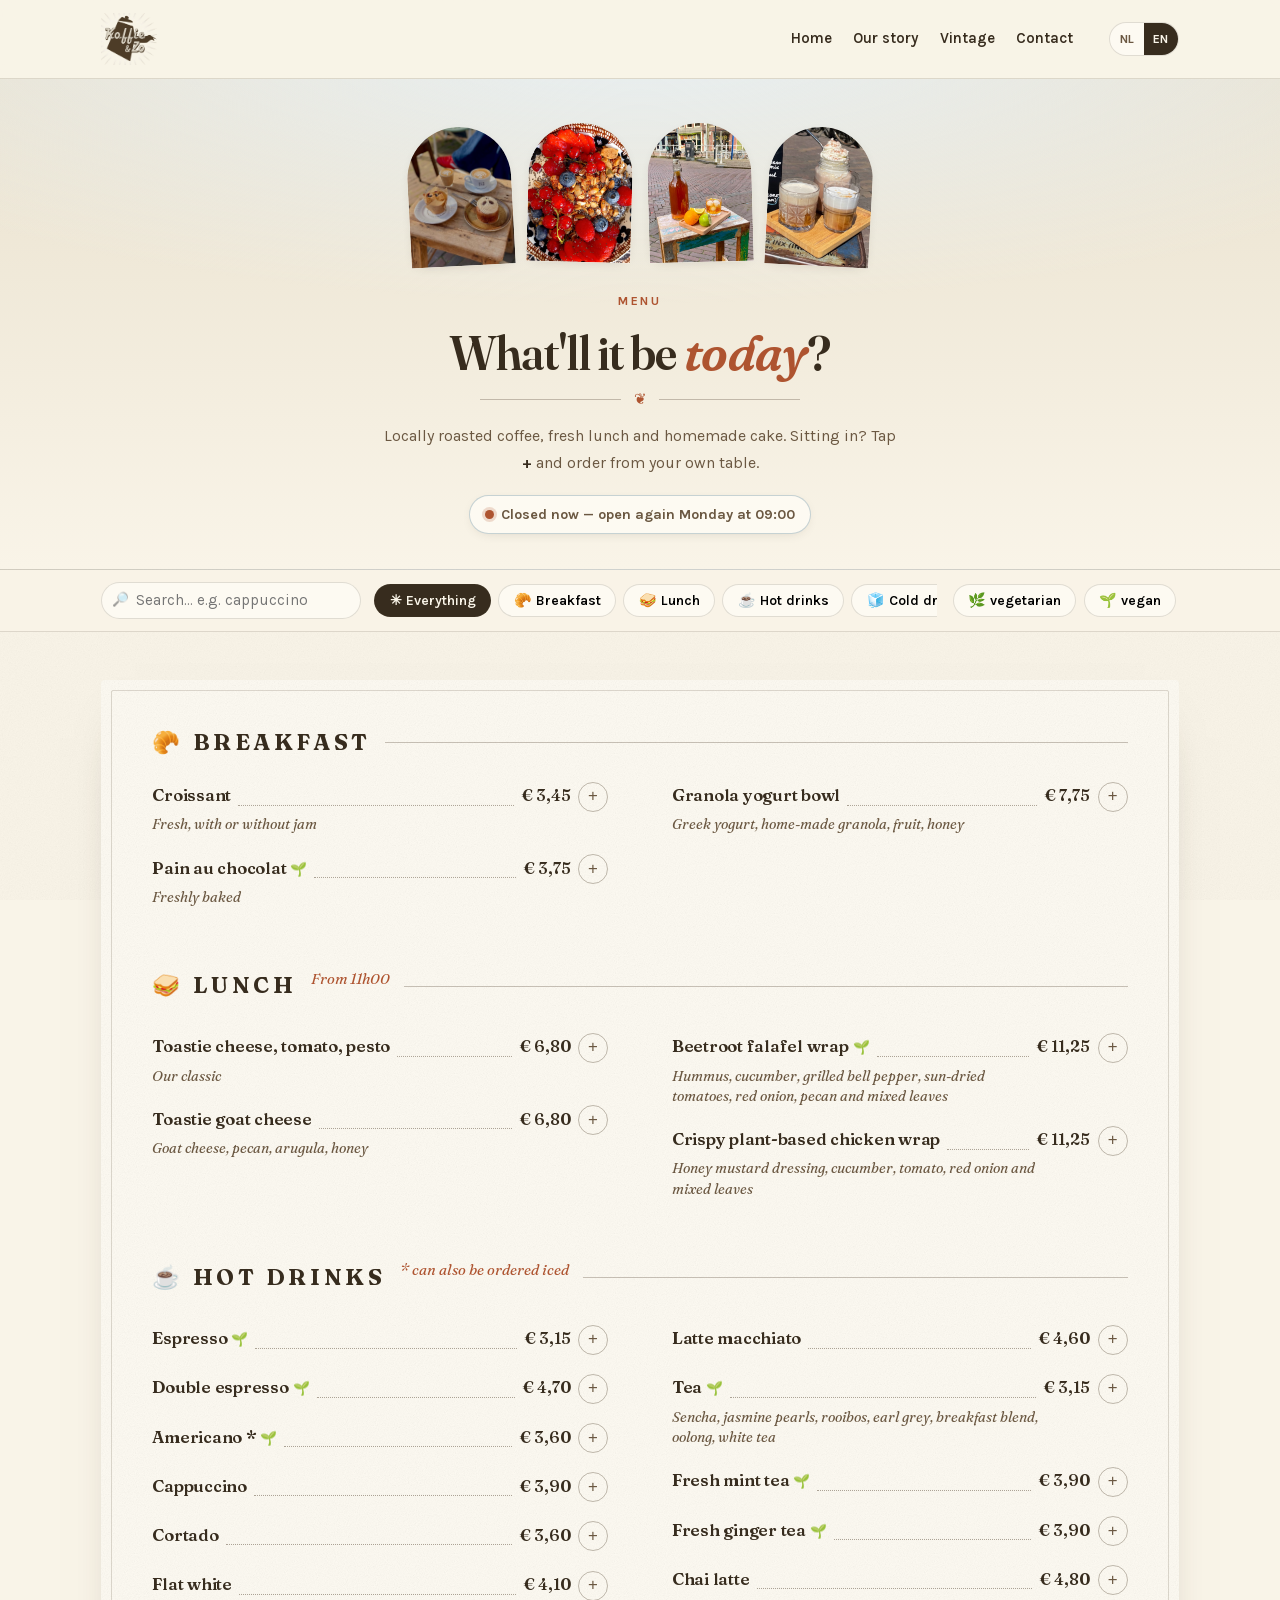
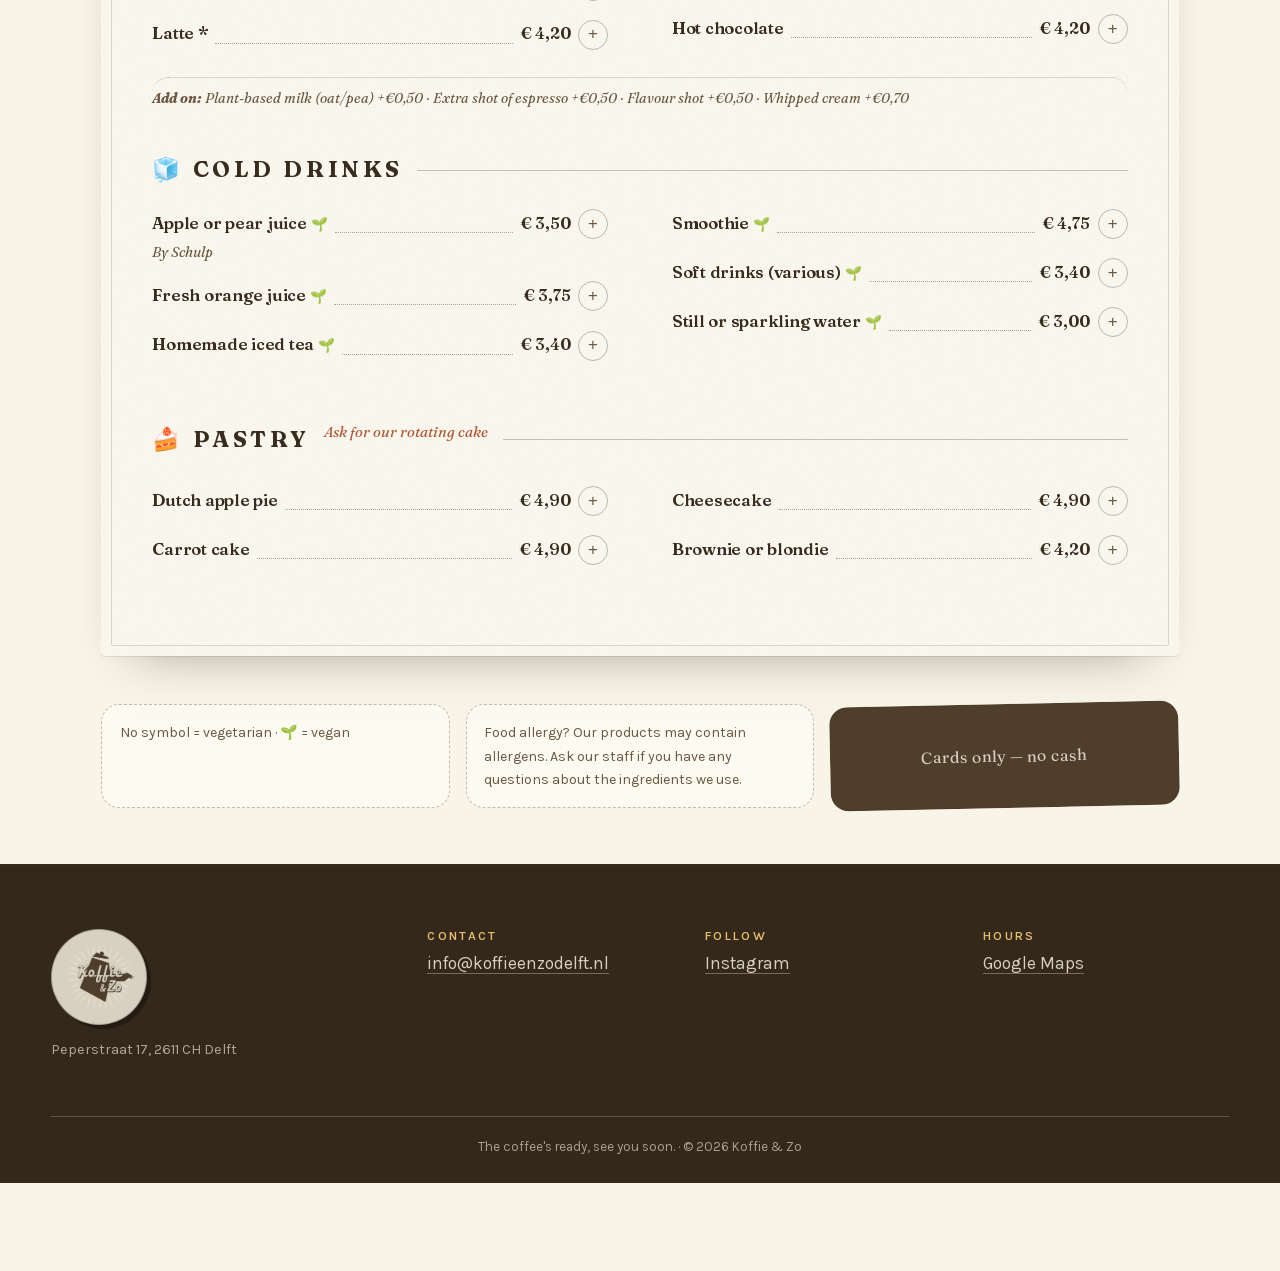
==== commit b5e7a822: "Refine the menu masthead and fix its alignment The open/closed line stretched full width and sat off" ====
--- a/menu.html
+++ b/menu.html
@@ -53,19 +53,39 @@
   <!-- ── menu head ────────────────────────────────────────── -->
   <section class="menu-head">
     <div class="menu-head__inner">
+      <div class="menu-head__strip" aria-hidden="true">
+        <figure><img src="assets/img/coffee-pastry.jpg" width="1200" height="1200" alt=""></figure>
+        <figure><img src="assets/img/granola-bowl.jpg" width="1200" height="900" alt=""></figure>
+        <figure><img src="assets/img/cold-drink.jpg" width="1100" height="1100" alt=""></figure>
+        <figure><img src="assets/img/iced-coffee.jpg" width="676" height="900" alt=""></figure>
+      </div>
+
       <p class="eyebrow"><span lang="nl">Menukaart</span><span lang="en">Menu</span></p>
       <h1>
         <span lang="nl">Wat wordt het <em>vandaag</em>?</span>
         <span lang="en">What'll it be <em>today</em>?</span>
       </h1>
+      <p class="menu-head__rule" aria-hidden="true"><span>&#10086;</span></p>
       <p class="menu-head__sub">
-        <span lang="nl">Lokaal gebrande koffie, verse lunch en taart van het huis. Zit je binnen? Tik op <strong>+</strong>
-          en bestel vanaf je eigen tafel.</span>
-        <span lang="en">Locally roasted coffee, fresh lunch and homemade cake. Sitting in? Tap <strong>+</strong>
-          and order from your own table.</span>
+        <span lang="nl">Lokaal gebrande koffie, verse lunch en taart van het huis.
+          Zit je binnen? Tik op <strong>+</strong> en bestel vanaf je eigen tafel.</span>
+        <span lang="en">Locally roasted coffee, fresh lunch and homemade cake.
+          Sitting in? Tap <strong>+</strong> and order from your own table.</span>
       </p>
 
-      <p class="hours__status hours__status--inline" data-hours-status aria-live="polite"></p>
+      <div class="menu-head__meta">
+        <p class="hours__status hours__status--inline" data-hours-status aria-live="polite"></p>
+
+        <div class="table-chip" data-table-chip hidden>
+          <span class="table-chip__label">
+            <span lang="nl">Je zit aan tafel</span><span lang="en">You're at table</span>
+          </span>
+          <strong data-table-number>&mdash;</strong>
+          <button type="button" class="table-chip__edit" data-change-table>
+            <span lang="nl">wijzigen</span><span lang="en">change</span>
+          </button>
+        </div>
+      </div>
 
       <div class="table-ask" data-table-ask hidden>
         <label for="table-ask-input">
@@ -81,16 +101,6 @@
             <span lang="nl">liever niet</span><span lang="en">not now</span>
           </button>
         </div>
-      </div>
-
-      <div class="table-chip" data-table-chip hidden>
-        <span class="table-chip__label">
-          <span lang="nl">Je zit aan tafel</span><span lang="en">You're at table</span>
-        </span>
-        <strong data-table-number>—</strong>
-        <button type="button" class="table-chip__edit" data-change-table>
-          <span lang="nl">wijzigen</span><span lang="en">change</span>
-        </button>
       </div>
     </div>
   </section>
--- a/assets/css/style.css
+++ b/assets/css/style.css
@@ -56,6 +56,7 @@
 html {
   scroll-behavior: smooth;
   -webkit-text-size-adjust: 100%;
+  overflow-x: clip;
 }
 
 body {
@@ -335,6 +336,8 @@
   max-width: var(--maxw);
   margin: clamp(1.5rem, 4vw, 3rem) auto 0;
   padding: 0 var(--gutter) clamp(3rem, 7vw, 6rem);
+  /* the sunburst behind the photo is wider than the section on purpose */
+  overflow: hidden;
 }
 .hero::before {
   content: "";
@@ -891,3 +894,108 @@
   text-align: center;
   color: var(--ink-soft);
 }
+
+/* ── rating badge ───────────────────────────────────────── */
+.rating {
+  display: flex;
+  align-items: center;
+  justify-content: center;
+  gap: .5rem;
+  margin: -.6rem 0 1.6rem;
+  font-size: .95rem;
+  color: var(--ink-soft);
+}
+.rating strong { font-family: var(--display); font-size: 1.3rem; color: var(--ink); }
+.rating__stars { color: var(--butter); letter-spacing: .08em; font-size: 1.1rem; }
+
+/* ── contact ────────────────────────────────────────────── */
+.contact {
+  position: relative;
+  z-index: 2;
+  background: var(--delft-tint);
+  border-top: 1px solid rgba(71, 117, 140, .25);
+  padding: clamp(3rem, 7vw, 5rem) var(--gutter);
+}
+.contact__inner { max-width: 940px; margin: 0 auto; }
+.contact__card {
+  display: grid;
+  grid-template-columns: minmax(200px, .62fr) 1fr;
+  gap: clamp(1.5rem, 4vw, 3rem);
+  align-items: start;
+  background: var(--cream);
+  border: 1px solid rgba(71, 117, 140, .28);
+  border-radius: var(--radius-lg);
+  box-shadow: var(--shadow-hard);
+  padding: clamp(1.4rem, 3.5vw, 2.4rem);
+}
+.contact__photo {
+  margin: 0;
+  border-radius: 160px 160px 16px 16px;
+  overflow: hidden;
+  box-shadow: var(--shadow-card);
+}
+.contact__photo img { width: 100%; height: clamp(220px, 26vw, 330px); object-fit: cover; filter: grayscale(.15); }
+.contact__body h2 { margin-bottom: .3em; }
+.contact__body > p { color: var(--ink-soft); max-width: 46ch; }
+
+.contact__form {
+  display: grid;
+  grid-template-columns: 1fr 1fr;
+  gap: .9rem;
+  margin-top: 1.2rem;
+}
+.field { display: grid; gap: .3rem; }
+.field--wide { grid-column: 1 / -1; }
+.field label {
+  font-size: .78rem;
+  font-weight: 700;
+  letter-spacing: .1em;
+  text-transform: uppercase;
+  color: var(--ink-soft);
+}
+.field input, .field textarea {
+  width: 100%;
+  padding: .65rem .8rem;
+  border: 1px solid var(--edge);
+  border-radius: 12px;
+  background: var(--paper);
+  font: 400 .98rem var(--text);
+  color: var(--ink);
+  resize: vertical;
+  transition: border-color .15s ease, box-shadow .15s ease;
+}
+.field input:focus, .field textarea:focus {
+  outline: none;
+  border-color: var(--delft-deep);
+  box-shadow: 0 0 0 3px rgba(71, 117, 140, .18);
+}
+.contact__actions {
+  grid-column: 1 / -1;
+  display: flex;
+  align-items: center;
+  gap: 1rem;
+  flex-wrap: wrap;
+}
+.contact__status { margin: 0; font-size: .88rem; color: var(--ink-soft); }
+.contact__status[data-state="error"] { color: var(--terracotta-dark); font-weight: 600; }
+.contact__status[data-state="sent"] { color: var(--sage); font-weight: 600; }
+.contact__alt { margin: 1.2rem 0 0; font-size: .88rem; color: var(--ink-soft); }
+.contact__alt a { font-weight: 600; }
+
+/* ── Instagram on a soft blue band, as on their own site ── */
+.insta--band {
+  background: var(--delft);
+  border-top: 1px solid rgba(71, 117, 140, .3);
+  border-bottom: 1px solid rgba(71, 117, 140, .3);
+}
+.insta--band .eyebrow { color: var(--brown); }
+.insta--band .section-head h2 a { border-bottom-color: var(--cream); }
+
+@media (max-width: 900px) {
+  .contact__card { grid-template-columns: 1fr; }
+  .contact__photo { border-radius: 140px 140px 16px 16px; }
+  .contact__photo img { height: 200px; }
+}
+@media (max-width: 560px) {
+  .contact__form { grid-template-columns: 1fr; }
+}
--- a/assets/css/menu.css
+++ b/assets/css/menu.css
@@ -4,40 +4,107 @@
 
 .page-menu { padding-bottom: 5.5rem; }
 
-/* ── head ───────────────────────────────────────────────── */
+/* ── head: a masthead for the card ──────────────────────── */
 .menu-head {
   position: relative;
   z-index: 2;
   background:
-    radial-gradient(circle at 12% 20%, rgba(230,190,110,.34), transparent 45%),
-    radial-gradient(circle at 88% 10%, rgba(174,84,48,.2), transparent 40%),
-    var(--paper-deep);
+    radial-gradient(120% 90% at 50% -10%, var(--delft-tint) 0%, transparent 62%),
+    linear-gradient(180deg, var(--paper-deep) 0%, var(--paper) 100%);
   border-bottom: 1px solid var(--hairline);
-  padding: clamp(2rem, 5vw, 3.5rem) var(--gutter) clamp(1.6rem, 4vw, 2.5rem);
-}
-.menu-head__inner { max-width: 820px; margin: 0 auto; text-align: center; }
-.menu-head__sub { color: var(--ink-soft); max-width: 56ch; margin-inline: auto; }
+  padding: clamp(1.6rem, 4vw, 2.8rem) var(--gutter) clamp(1.4rem, 3.5vw, 2.2rem);
+  overflow: hidden;
+}
+.menu-head__inner {
+  max-width: 760px;
+  margin: 0 auto;
+  text-align: center;
+}
+
+/* four windows onto the counter, tilted like pinned prints */
+.menu-head__strip {
+  display: flex;
+  justify-content: center;
+  gap: clamp(.5rem, 1.6vw, 1rem);
+  margin-bottom: clamp(1.1rem, 3vw, 1.8rem);
+}
+.menu-head__strip figure {
+  margin: 0;
+  width: clamp(64px, 13vw, 104px);
+  aspect-ratio: 3 / 4;
+  overflow: hidden;
+  border-radius: 999px 999px 8px 8px;
+  box-shadow: var(--shadow-card);
+  background: var(--cream);
+  transition: transform .3s cubic-bezier(.2, .7, .3, 1);
+}
+.menu-head__strip img { width: 100%; height: 100%; object-fit: cover; }
+.menu-head__strip figure:nth-child(1) { transform: rotate(-3deg) translateY(4px); }
+.menu-head__strip figure:nth-child(2) { transform: rotate(1.5deg); }
+.menu-head__strip figure:nth-child(3) { transform: rotate(-1.5deg); }
+.menu-head__strip figure:nth-child(4) { transform: rotate(3deg) translateY(4px); }
+.menu-head__strip:hover figure { transform: rotate(0) translateY(0); }
+
+.menu-head h1 {
+  font-size: clamp(2rem, 1.4rem + 2.4vw, 3.1rem);
+  margin-bottom: .35rem;
+}
+
+/* a printer's ornament between title and standfirst */
+.menu-head__rule {
+  display: flex;
+  align-items: center;
+  gap: .8rem;
+  max-width: 320px;
+  margin: .9rem auto 1rem;
+  color: var(--terracotta);
+}
+.menu-head__rule::before,
+.menu-head__rule::after {
+  content: "";
+  flex: 1;
+  height: 1px;
+  background: rgba(78, 62, 43, .3);
+}
+.menu-head__rule span { font-size: .95rem; line-height: 1; }
+
+.menu-head__sub {
+  color: var(--ink-soft);
+  max-width: 52ch;
+  margin: 0 auto;
+  font-size: 1rem;
+}
+.menu-head__sub strong { color: var(--ink); }
+
+/* status and table sit on one centred line, as siblings */
+.menu-head__meta {
+  display: flex;
+  flex-wrap: wrap;
+  align-items: center;
+  justify-content: center;
+  gap: .6rem;
+  margin-top: 1.2rem;
+}
 
 .table-chip {
   display: inline-flex;
   align-items: center;
   gap: .5rem;
-  margin-top: 1rem;
-  padding: .45rem .5rem .45rem 1rem;
+  margin: 0;
+  padding: .4rem .5rem .4rem 1rem;
   background: var(--cream);
   border: 1px solid var(--hairline);
   border-radius: 999px;
   box-shadow: var(--shadow-card);
-  font-size: .92rem;
+  font-size: .9rem;
 }
 .table-chip strong {
   font-family: var(--display);
-  font-size: 1.15rem;
+  font-size: 1.05rem;
   background: var(--butter);
-  border: 1px solid var(--hairline);
-  border-radius: 999px;
-  min-width: 2.1rem;
-  padding: 0 .5rem;
+  border-radius: 999px;
+  min-width: 1.9rem;
+  padding: .05rem .45rem;
   text-align: center;
 }
 .table-chip__edit {
@@ -46,8 +113,28 @@
   font: 600 .82rem var(--text);
   color: var(--terracotta);
   text-decoration: underline;
-  cursor: pointer;
-  padding: .25rem .5rem;
+  text-underline-offset: 2px;
+  cursor: pointer;
+  padding: .25rem .45rem;
+}
+.table-chip__edit:hover { color: var(--terracotta-dark); }
+
+/* the inline variant must not stretch: that is what pushed it off-centre */
+.hours__status--inline {
+  display: inline-flex;
+  margin: 0;
+  padding: .4rem .95rem;
+  background: var(--cream);
+  border: 1px solid rgba(71, 117, 140, .3);
+  border-radius: 999px;
+  box-shadow: var(--shadow-card);
+  font-size: .9rem;
+}
+
+.table-ask { margin-top: 1.1rem; }
+
+@media (max-width: 560px) {
+  .menu-head__strip figure:nth-child(4) { display: none; }
 }
 
 /* ── toolbar ────────────────────────────────────────────── */
@@ -140,81 +227,13 @@
   font-size: .95rem;
 }
 
-.menu-grid {
-  display: grid;
-  grid-template-columns: repeat(auto-fill, minmax(300px, 1fr));
-  gap: 1rem;
-}
-
-.item {
-  position: relative;
-  display: grid;
-  grid-template-columns: 1fr auto;
-  gap: .4rem 1rem;
-  align-items: start;
-  background: var(--cream);
-  border: 1px solid var(--hairline);
-  border-radius: var(--radius);
-  padding: 1rem 1.1rem;
-  transition: transform .16s ease, box-shadow .16s ease;
-}
-.item:hover { transform: translateY(-3px); box-shadow: var(--shadow-hard); border-color: var(--edge); }
-.item.is-in-cart { border-color: var(--terracotta); box-shadow: 0 0 0 1px var(--terracotta), var(--shadow-card); }
-
-.item__name {
-  font-family: var(--display);
-  font-variation-settings: "SOFT" 30, "WONK" 1;
-  font-weight: 600;
-  font-size: 1.08rem;
-  line-height: 1.25;
-  margin: 0;
-}
+
+
 .item__diet { font-size: .85rem; margin-left: .25rem; }
-.item__desc {
-  grid-column: 1 / -1;
-  font-size: .88rem;
-  color: var(--ink-soft);
-  margin: 0;
-  max-width: 46ch;
-}
-.item__price {
-  font-family: var(--display);
-  font-weight: 700;
-  font-size: 1.02rem;
-  white-space: nowrap;
-}
-.item__price small { font-size: .72rem; color: var(--ink-soft); display: block; text-align: right; font-family: var(--text); }
-
-.item__add {
-  grid-column: 2;
-  grid-row: 3;
-  justify-self: end;
-  width: 38px; height: 38px;
-  border: 1px solid var(--edge);
-  border-radius: 50%;
-  background: var(--butter);
-  font-size: 1.3rem;
-  line-height: 1;
-  cursor: pointer;
-  box-shadow: var(--shadow-card);
-  transition: transform .12s ease, background-color .15s ease;
-}
+
 .item__add:hover { background: var(--terracotta); color: #FFF7EC; transform: scale(1.08); }
 .item__add:active { transform: scale(.94); }
 
-.item__stepper {
-  grid-column: 2;
-  grid-row: 3;
-  justify-self: end;
-  display: inline-flex;
-  align-items: center;
-  gap: .1rem;
-  border: 1px solid var(--hairline);
-  border-radius: 999px;
-  background: var(--cream);
-  overflow: hidden;
-  box-shadow: var(--shadow-card);
-}
 .item__stepper button {
   border: 0;
   background: transparent;
@@ -557,3 +576,174 @@
   cursor: pointer;
 }
 .table-ask__skip:hover { color: var(--terracotta); }
+
+/* ── the card, set as printed matter ─────────────────────
+   One sheet of warm stock: fine grain, a hairline rule inset like a
+   letterpress border, two columns where there's room, and dotted leaders
+   carrying each name across to its price. */
+.menu-body__inner {
+  position: relative;
+  background: var(--cream);
+  border-radius: 4px;
+  padding: clamp(1.6rem, 4vw, 3.4rem) clamp(1.3rem, 4vw, 3.4rem) clamp(1rem, 3vw, 2rem);
+  box-shadow: 0 24px 50px -34px rgba(55, 44, 30, .55), 0 1px 0 rgba(78, 62, 43, .12);
+  margin-bottom: clamp(2rem, 5vw, 3rem);
+}
+.menu-body__inner::before {
+  content: "";
+  position: absolute;
+  inset: 10px;
+  border: 1px solid rgba(78, 62, 43, .18);
+  border-radius: 2px;
+  pointer-events: none;
+}
+.menu-body__inner::after {
+  content: "";
+  position: absolute;
+  inset: 0;
+  border-radius: 4px;
+  pointer-events: none;
+  opacity: .5;
+  mix-blend-mode: multiply;
+  background-image: url("data:image/svg+xml,%3Csvg xmlns='http://www.w3.org/2000/svg' width='160' height='160'%3E%3Cfilter id='p'%3E%3CfeTurbulence type='fractalNoise' baseFrequency='.9' numOctaves='4' stitchTiles='stitch'/%3E%3CfeColorMatrix type='saturate' values='0'/%3E%3C/filter%3E%3Crect width='160' height='160' filter='url(%23p)' opacity='.25'/%3E%3C/svg%3E");
+}
+.menu-body__inner > * { position: relative; z-index: 1; }
+
+.menu-section { margin-bottom: clamp(2rem, 4vw, 3rem); scroll-margin-top: calc(var(--header-h, 66px) + 84px); }
+.menu-section__head {
+  display: flex;
+  align-items: center;
+  gap: .9rem;
+  border: 0;
+  padding: 0;
+  margin: 0 0 1.2rem;
+}
+.menu-section__head h2 {
+  font-size: clamp(1.15rem, 1rem + .5vw, 1.5rem);
+  letter-spacing: .16em;
+  text-transform: uppercase;
+  font-variation-settings: "SOFT" 20, "WONK" 0;
+  font-weight: 700;
+  margin: 0;
+  white-space: nowrap;
+}
+.menu-section__head::after {
+  content: "";
+  flex: 1;
+  height: 1px;
+  background: rgba(78, 62, 43, .3);
+}
+.menu-section__note {
+  font-family: var(--display);
+  font-style: italic;
+  color: var(--terracotta);
+  font-size: .92rem;
+  white-space: nowrap;
+}
+
+.menu-grid { display: block; columns: 2; column-gap: clamp(2rem, 5vw, 4rem); }
+@media (max-width: 720px) { .menu-grid { columns: 1; } }
+
+.item {
+  break-inside: avoid;
+  padding: .5rem 0 .7rem;
+  border: 0;
+  background: none;
+  box-shadow: none;
+  border-radius: 0;
+}
+.item__line {
+  display: flex;
+  align-items: baseline;
+  gap: .45rem;
+}
+.item__name {
+  font-family: var(--display);
+  font-variation-settings: "SOFT" 30, "WONK" 1;
+  font-weight: 600;
+  font-size: 1.05rem;
+  line-height: 1.3;
+  margin: 0;
+}
+.item__leader {
+  flex: 1;
+  min-width: 1.5rem;
+  align-self: flex-end;
+  transform: translateY(-.35em);
+  border-bottom: 1px dotted rgba(78, 62, 43, .45);
+}
+.item__price {
+  font-family: var(--display);
+  font-weight: 600;
+  font-size: 1rem;
+  font-variant-numeric: tabular-nums;
+  white-space: nowrap;
+}
+.item__desc {
+  margin: .18rem 0 0;
+  padding-right: 3rem;
+  font-family: var(--display);
+  font-style: italic;
+  font-size: .88rem;
+  line-height: 1.45;
+  color: var(--ink-soft);
+  max-width: 46ch;
+}
+.item.is-in-cart .item__name { color: var(--terracotta-dark); }
+.item.is-in-cart .item__name::after {
+  content: "";
+  display: inline-block;
+  width: 6px; height: 6px;
+  margin-left: .4rem;
+  border-radius: 50%;
+  background: var(--terracotta);
+  vertical-align: middle;
+}
+
+/* ordering lives in the margin, so it never fights the typography */
+.item__add {
+  flex: 0 0 auto;
+  width: 30px; height: 30px;
+  border: 1px solid var(--edge);
+  border-radius: 50%;
+  background: transparent;
+  color: var(--ink-soft);
+  font-size: 1.05rem;
+  line-height: 1;
+  cursor: pointer;
+  transition: background-color .15s ease, color .15s ease, transform .12s ease;
+}
+.item__add:hover { background: var(--butter); color: var(--ink); transform: scale(1.1); }
+.item__add:active { transform: scale(.94); }
+
+.item__stepper {
+  flex: 0 0 auto;
+  display: inline-flex;
+  align-items: center;
+  border: 1px solid var(--edge);
+  border-radius: 999px;
+  background: var(--paper);
+  overflow: hidden;
+}
+.item__stepper button {
+  border: 0;
+  background: transparent;
+  width: 28px; height: 28px;
+  font-size: 1rem;
+  cursor: pointer;
+  color: var(--ink);
+}
+.item__stepper button:hover { background: var(--paper-deep); }
+.item__stepper span { min-width: 1.2rem; text-align: center; font-weight: 700; font-size: .9rem; }
+
+/* the add-on line under a section reads as a printer's footnote */
+.menu-section .menu-notes__card {
+  border: 0;
+  background: none;
+  padding: .6rem 0 0;
+  font-family: var(--display);
+  font-style: italic;
+  font-size: .86rem;
+  color: var(--ink-soft);
+  border-top: 1px dotted rgba(78, 62, 43, .35);
+}
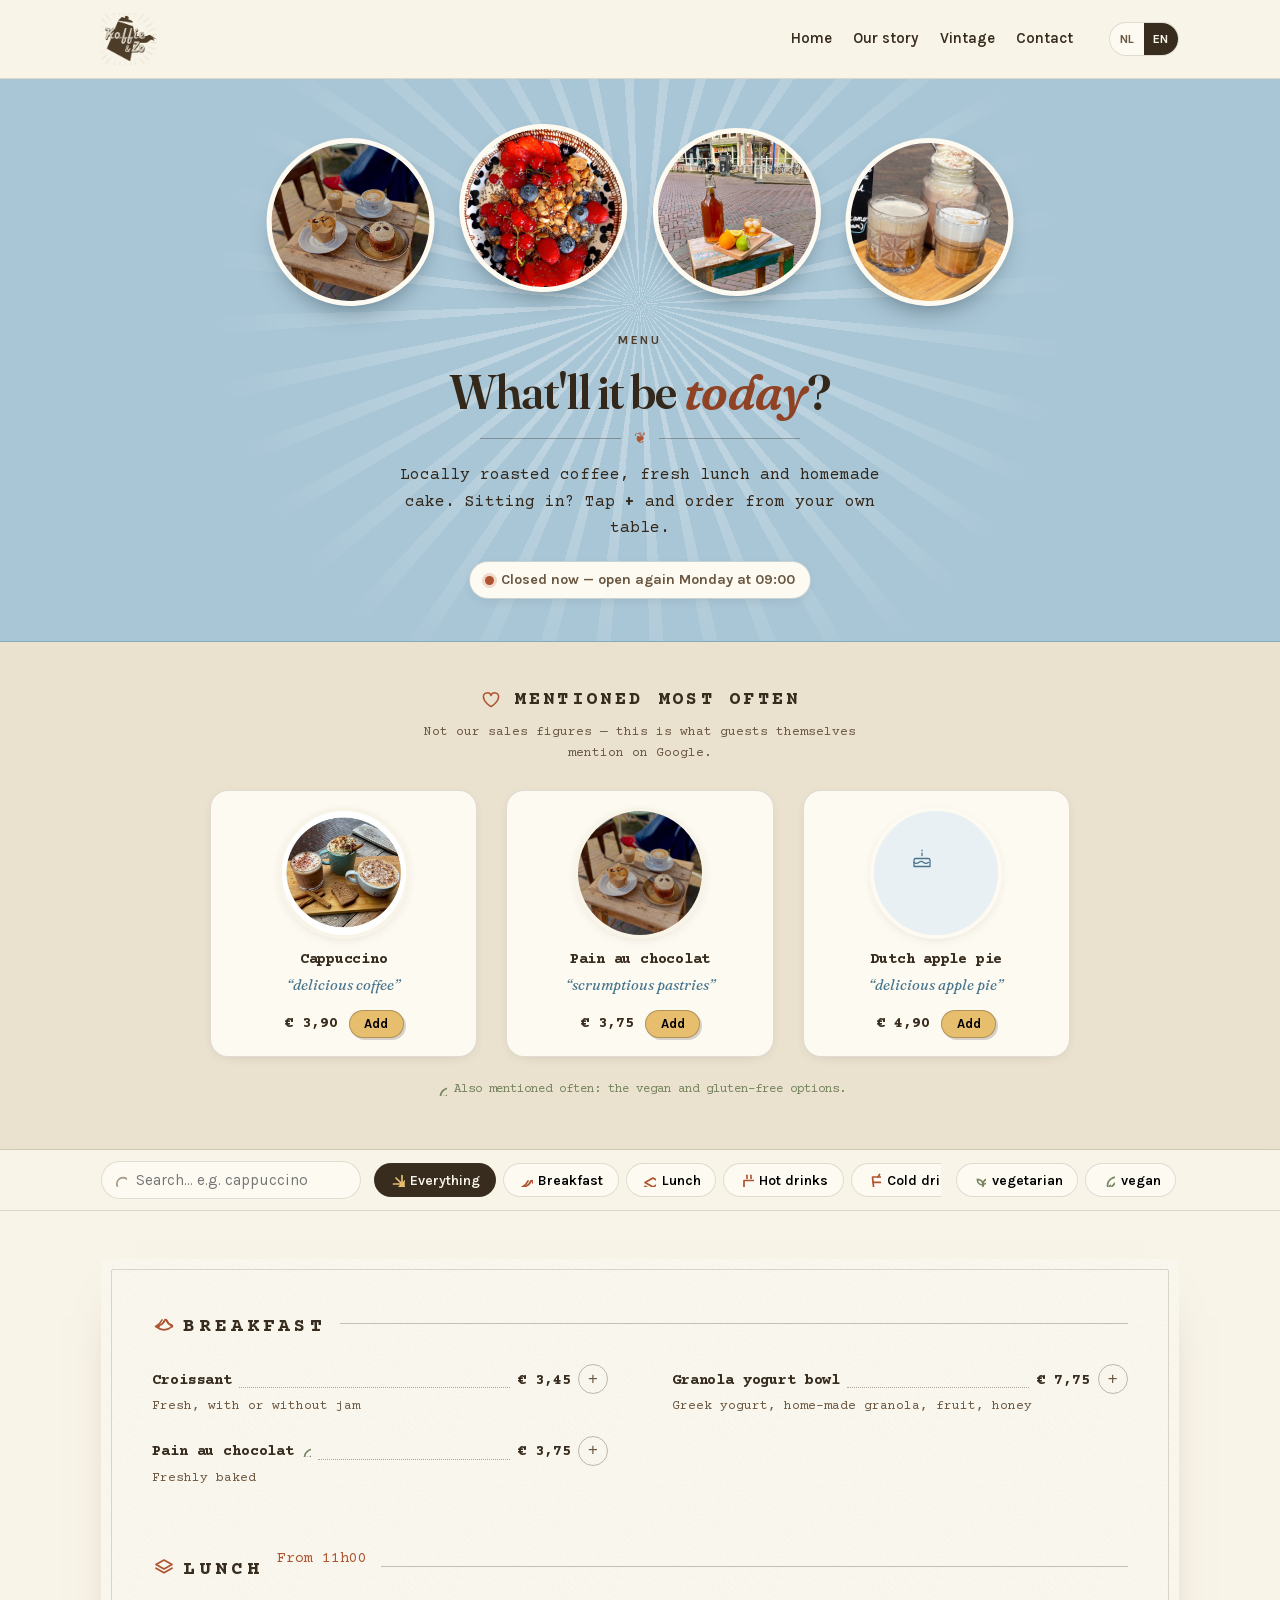
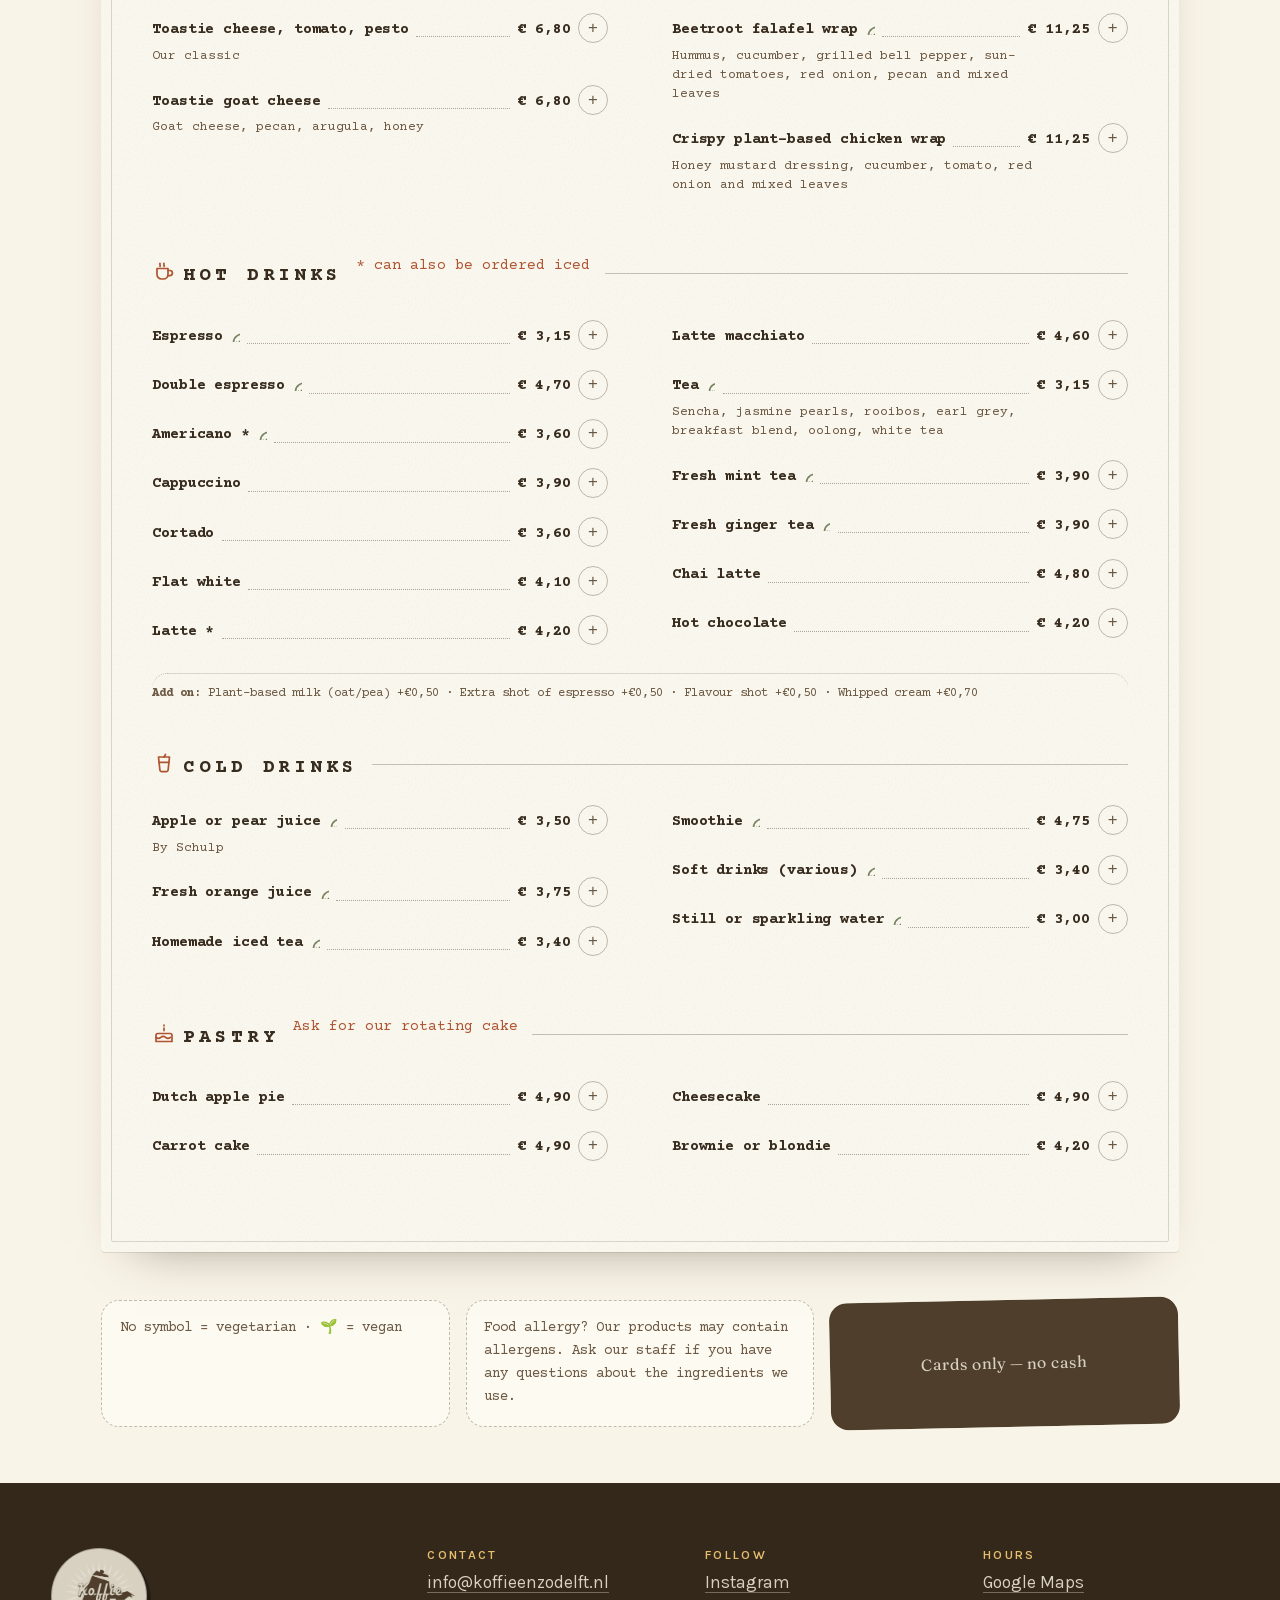
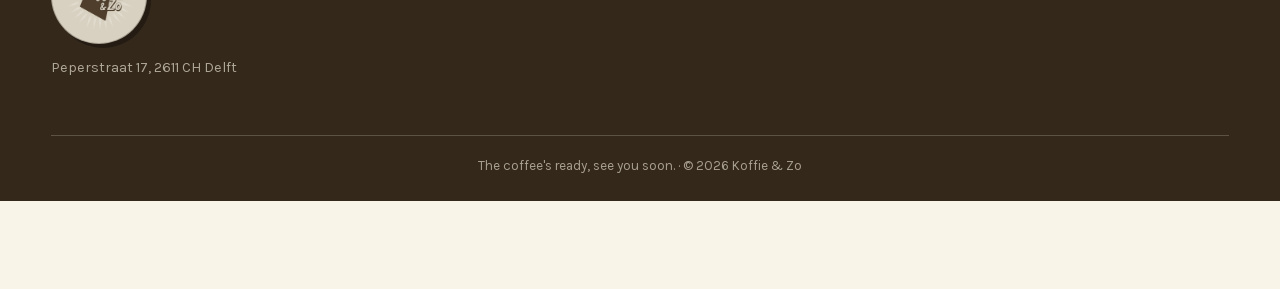
==== commit 467e115b: "Typewriter menu, round plates on blue, favourites band, drawn icons Co-Authored-By: Claude Opus 5 <n" ====
--- a/menu.html
+++ b/menu.html
@@ -13,6 +13,23 @@
 <link rel="stylesheet" href="assets/css/menu.css">
 </head>
 <body class="page-menu">
+<svg class="sprite" aria-hidden="true" focusable="false" xmlns="http://www.w3.org/2000/svg">
+  <defs>
+    <g id="i-star"><path d="M12 3.5v17M3.5 12h17M6 6l12 12M18 6L6 18"/></g>
+    <g id="i-croissant"><path d="M3.6 15.4c3-1.4 5-3.4 6.4-6.4M20.4 15.4c-3-1.4-5-3.4-6.4-6.4"/><path d="M4 15.6c2.6 2.2 5.2 3.2 8 3.2s5.4-1 8-3.2c.6-.5.5-1.3-.3-1.5-2.6-.7-4.3-2.4-5.2-5-.3-.8-1.4-.8-1.7 0-.9 2.6-2.6 4.3-5.2 5-.8.2-1 1-.4 1.5Z"/></g>
+    <g id="i-sandwich"><path d="M4 10.5 12 6l8 4.5-8 4.5-8-4.5Z"/><path d="M4 14.2l8 4.5 8-4.5"/></g>
+    <g id="i-cup"><path d="M5 8.5h11v6a4.5 4.5 0 0 1-4.5 4.5h-2A4.5 4.5 0 0 1 5 14.5v-6Z"/><path d="M16 10.5h1.8a2.6 2.6 0 0 1 0 5.2H16"/><path d="M8 3.4c-.9 1.1.9 1.9 0 3M12 3.4c-.9 1.1.9 1.9 0 3"/></g>
+    <g id="i-glass"><path d="M6.5 5h11l-1.4 13.2a1.6 1.6 0 0 1-1.6 1.4h-5a1.6 1.6 0 0 1-1.6-1.4L6.5 5Z"/><path d="M7.2 10.4h9.6"/><path d="M13.5 2.5 12 5"/></g>
+    <g id="i-cake"><path d="M4 19.5h16v-6.2c0-1-.8-1.8-1.8-1.8H5.8c-1 0-1.8.8-1.8 1.8v6.2Z"/><path d="M4 15.4c1.6 1.3 3.2 1.3 4.8 0s3.2-1.3 4.8 0 3.2 1.3 4.8 0"/><path d="M12 8.6V6.2M12 3.2v.6"/></g>
+    <g id="i-leaf"><path d="M19.5 4.5c-8 0-13 3.4-13 9a5.6 5.6 0 0 0 1.6 4c4-4.6 7.2-6.6 11.4-13Z"/><path d="M5 20c1.2-2.6 2.6-4.7 4.4-6.6"/></g>
+    <g id="i-sprout"><path d="M12 20v-7"/><path d="M12 13C12 9.7 9.7 7.4 6.4 7.4c0 3.3 2.3 5.6 5.6 5.6Z"/><path d="M12 12.2c0-3 2.1-5.1 5.1-5.1 0 3-2.1 5.1-5.1 5.1Z"/></g>
+    <g id="i-clock"><circle cx="12" cy="12.5" r="7.5"/><path d="M12 8.2v4.6l3 1.8"/><path d="M4.6 4 7 6.2M19.4 4 17 6.2"/></g>
+    <g id="i-pin"><path d="M12 21s6.5-6 6.5-10.5a6.5 6.5 0 0 0-13 0C5.5 15 12 21 12 21Z"/><circle cx="12" cy="10.4" r="2.4"/></g>
+    <g id="i-card"><rect x="3" y="6" width="18" height="12" rx="2.2"/><path d="M3 10.2h18M6.4 14.4h3.4"/></g>
+    <g id="i-search"><circle cx="11" cy="11" r="6.2"/><path d="M15.6 15.6 20 20"/></g>
+    <g id="i-heart"><path d="M12 19.6S4.4 15.2 4.4 9.8a3.9 3.9 0 0 1 7.6-1.3 3.9 3.9 0 0 1 7.6 1.3c0 5.4-7.6 9.8-7.6 9.8Z"/></g>
+  </defs>
+</svg>
 
 <a class="skip-link" href="#menu-main">
   <span lang="nl">Naar de kaart</span><span lang="en">Skip to the menu</span>
@@ -105,6 +122,19 @@
     </div>
   </section>
 
+  <!-- ── what guests mention most ────────────────────────── -->
+  <section class="favourites" data-favourites hidden>
+    <div class="favourites__inner">
+      <h2 class="favourites__title">
+        <svg class="ico ico--lg" aria-hidden="true"><use href="#i-heart"></use></svg>
+        <span data-fav-title></span>
+      </h2>
+      <p class="favourites__note" data-fav-note></p>
+      <div class="favourites__grid" data-fav-list></div>
+      <p class="favourites__diet" data-fav-diet></p>
+    </div>
+  </section>
+
   <!-- ── toolbar ──────────────────────────────────────────── -->
   <div class="toolbar" id="toolbar">
     <div class="toolbar__inner">
@@ -112,7 +142,7 @@
         <label class="sr-only" for="menu-search">
           <span lang="nl">Zoek in de kaart</span><span lang="en">Search the menu</span>
         </label>
-        <span class="toolbar__search-icon" aria-hidden="true">🔎</span>
+        <span class="toolbar__search-icon"><svg class="ico" aria-hidden="true"><use href="#i-search"></use></svg></span>
         <input id="menu-search" type="search" autocomplete="off"
                data-placeholder-nl="Zoek… bijv. cappuccino"
                data-placeholder-en="Search… e.g. cappuccino">
@@ -122,10 +152,10 @@
 
       <div class="chips chips--diet" role="group" aria-label="Filters">
         <button type="button" class="chip chip--diet" data-diet="veg">
-          🌿 <span lang="nl">vegetarisch</span><span lang="en">vegetarian</span>
+          <svg class="ico" aria-hidden="true"><use href="#i-sprout"></use></svg><span lang="nl">vegetarisch</span><span lang="en">vegetarian</span>
         </button>
         <button type="button" class="chip chip--diet" data-diet="vegan">
-          🌱 <span lang="nl">vegan</span><span lang="en">vegan</span>
+          <svg class="ico" aria-hidden="true"><use href="#i-leaf"></use></svg><span lang="nl">vegan</span><span lang="en">vegan</span>
         </button>
       </div>
     </div>
--- a/assets/css/fonts.css
+++ b/assets/css/fonts.css
@@ -72,3 +72,57 @@
   src: url(../fonts/karla-normal-latin.woff2) format('woff2');
   unicode-range: U+0000-00FF, U+0131, U+0152-0153, U+02BB-02BC, U+02C6, U+02DA, U+02DC, U+0304, U+0308, U+0329, U+2000-206F, U+20AC, U+2122, U+2191, U+2193, U+2212, U+2215, U+FEFF, U+FFFD;
 }
+
+@font-face {
+  font-family: 'Courier Prime';
+  font-style: italic;
+  font-weight: 400;
+  font-display: swap;
+  src: url(../fonts/courierprime-italic-400-latin-ext.woff2) format('woff2');
+  unicode-range: U+0100-02BA, U+02BD-02C5, U+02C7-02CC, U+02CE-02D7, U+02DD-02FF, U+0304, U+0308, U+0329, U+1D00-1DBF, U+1E00-1E9F, U+1EF2-1EFF, U+2020, U+20A0-20AB, U+20AD-20C0, U+2113, U+2C60-2C7F, U+A720-A7FF;
+}
+
+@font-face {
+  font-family: 'Courier Prime';
+  font-style: italic;
+  font-weight: 400;
+  font-display: swap;
+  src: url(../fonts/courierprime-italic-400-latin.woff2) format('woff2');
+  unicode-range: U+0000-00FF, U+0131, U+0152-0153, U+02BB-02BC, U+02C6, U+02DA, U+02DC, U+0304, U+0308, U+0329, U+2000-206F, U+20AC, U+2122, U+2191, U+2193, U+2212, U+2215, U+FEFF, U+FFFD;
+}
+
+@font-face {
+  font-family: 'Courier Prime';
+  font-style: normal;
+  font-weight: 400;
+  font-display: swap;
+  src: url(../fonts/courierprime-normal-400-latin-ext.woff2) format('woff2');
+  unicode-range: U+0100-02BA, U+02BD-02C5, U+02C7-02CC, U+02CE-02D7, U+02DD-02FF, U+0304, U+0308, U+0329, U+1D00-1DBF, U+1E00-1E9F, U+1EF2-1EFF, U+2020, U+20A0-20AB, U+20AD-20C0, U+2113, U+2C60-2C7F, U+A720-A7FF;
+}
+
+@font-face {
+  font-family: 'Courier Prime';
+  font-style: normal;
+  font-weight: 400;
+  font-display: swap;
+  src: url(../fonts/courierprime-normal-400-latin.woff2) format('woff2');
+  unicode-range: U+0000-00FF, U+0131, U+0152-0153, U+02BB-02BC, U+02C6, U+02DA, U+02DC, U+0304, U+0308, U+0329, U+2000-206F, U+20AC, U+2122, U+2191, U+2193, U+2212, U+2215, U+FEFF, U+FFFD;
+}
+
+@font-face {
+  font-family: 'Courier Prime';
+  font-style: normal;
+  font-weight: 700;
+  font-display: swap;
+  src: url(../fonts/courierprime-normal-700-latin-ext.woff2) format('woff2');
+  unicode-range: U+0100-02BA, U+02BD-02C5, U+02C7-02CC, U+02CE-02D7, U+02DD-02FF, U+0304, U+0308, U+0329, U+1D00-1DBF, U+1E00-1E9F, U+1EF2-1EFF, U+2020, U+20A0-20AB, U+20AD-20C0, U+2113, U+2C60-2C7F, U+A720-A7FF;
+}
+
+@font-face {
+  font-family: 'Courier Prime';
+  font-style: normal;
+  font-weight: 700;
+  font-display: swap;
+  src: url(../fonts/courierprime-normal-700-latin.woff2) format('woff2');
+  unicode-range: U+0000-00FF, U+0131, U+0152-0153, U+02BB-02BC, U+02C6, U+02DA, U+02DC, U+0304, U+0308, U+0329, U+2000-206F, U+20AC, U+2122, U+2191, U+2193, U+2212, U+2215, U+FEFF, U+FFFD;
+}
--- a/assets/css/style.css
+++ b/assets/css/style.css
@@ -29,6 +29,7 @@
   /* type */
   --display: "Fraunces", "Iowan Old Style", Georgia, serif;
   --text: "Karla", "Helvetica Neue", Arial, sans-serif;
+  --mono: "Courier Prime", "Courier New", ui-monospace, monospace;
 
   /* edges — hairlines, not outlines */
   --hairline: rgba(78, 62, 43, .16);
@@ -999,3 +1000,23 @@
 @media (max-width: 560px) {
   .contact__form { grid-template-columns: 1fr; }
 }
+
+
+/* ── drawn icons, in place of emoji ─────────────────────── */
+.sprite { display: none; }
+.ico {
+  width: 1.05em;
+  height: 1.05em;
+  flex: 0 0 auto;
+  fill: none;
+  stroke: currentColor;
+  stroke-width: 1.7;
+  stroke-linecap: round;
+  stroke-linejoin: round;
+  vertical-align: -.15em;
+}
+.ico--lg { width: 1.7rem; height: 1.7rem; stroke-width: 1.5; }
+.info__icon { display: block; margin-bottom: .5rem; color: var(--delft-deep); }
+.info__card:nth-child(2) .info__icon { color: var(--terracotta); }
+.info__card:nth-child(3) .info__icon { color: var(--sage); }
+.map-card__pin { color: currentColor; }
--- a/assets/css/menu.css
+++ b/assets/css/menu.css
@@ -8,47 +8,66 @@
 .menu-head {
   position: relative;
   z-index: 2;
-  background:
-    radial-gradient(120% 90% at 50% -10%, var(--delft-tint) 0%, transparent 62%),
-    linear-gradient(180deg, var(--paper-deep) 0%, var(--paper) 100%);
-  border-bottom: 1px solid var(--hairline);
-  padding: clamp(1.6rem, 4vw, 2.8rem) var(--gutter) clamp(1.4rem, 3.5vw, 2.2rem);
+  background: var(--delft);
+  border-bottom: 1px solid rgba(71, 117, 140, .35);
+  padding: clamp(1.8rem, 4.5vw, 3.2rem) var(--gutter) clamp(1.6rem, 4vw, 2.6rem);
   overflow: hidden;
 }
+/* a faint sunburst, the logo's own device, behind the plates */
+.menu-head::before {
+  content: "";
+  position: absolute;
+  top: -40%;
+  left: 50%;
+  width: min(900px, 120%);
+  aspect-ratio: 1;
+  transform: translateX(-50%);
+  opacity: .28;
+  background: repeating-conic-gradient(from 5deg,
+    #FFF 0deg 2.4deg, transparent 2.4deg 9deg);
+  mask-image: radial-gradient(circle, #000 20%, transparent 68%);
+  -webkit-mask-image: radial-gradient(circle, #000 20%, transparent 68%);
+  pointer-events: none;
+}
+.menu-head__inner { position: relative; }
 .menu-head__inner {
   max-width: 760px;
   margin: 0 auto;
   text-align: center;
 }
 
-/* four windows onto the counter, tilted like pinned prints */
+/* four plates: round, cream-rimmed, tilted like pinned prints */
 .menu-head__strip {
   display: flex;
   justify-content: center;
-  gap: clamp(.5rem, 1.6vw, 1rem);
-  margin-bottom: clamp(1.1rem, 3vw, 1.8rem);
+  gap: clamp(.7rem, 2.2vw, 1.6rem);
+  margin-bottom: clamp(1.3rem, 3.5vw, 2rem);
 }
 .menu-head__strip figure {
   margin: 0;
-  width: clamp(64px, 13vw, 104px);
-  aspect-ratio: 3 / 4;
+  width: clamp(96px, 18vw, 168px);
+  aspect-ratio: 1;
   overflow: hidden;
-  border-radius: 999px 999px 8px 8px;
-  box-shadow: var(--shadow-card);
+  border-radius: 50%;
+  border: 5px solid var(--cream);
+  box-shadow: 0 14px 28px -16px rgba(35, 55, 65, .75);
   background: var(--cream);
   transition: transform .3s cubic-bezier(.2, .7, .3, 1);
 }
 .menu-head__strip img { width: 100%; height: 100%; object-fit: cover; }
-.menu-head__strip figure:nth-child(1) { transform: rotate(-3deg) translateY(4px); }
-.menu-head__strip figure:nth-child(2) { transform: rotate(1.5deg); }
-.menu-head__strip figure:nth-child(3) { transform: rotate(-1.5deg); }
-.menu-head__strip figure:nth-child(4) { transform: rotate(3deg) translateY(4px); }
-.menu-head__strip:hover figure { transform: rotate(0) translateY(0); }
+.menu-head__strip figure:nth-child(1) { transform: rotate(-4deg) translateY(8px); }
+.menu-head__strip figure:nth-child(2) { transform: rotate(2deg) translateY(-6px); }
+.menu-head__strip figure:nth-child(3) { transform: rotate(-2deg) translateY(-2px); }
+.menu-head__strip figure:nth-child(4) { transform: rotate(4deg) translateY(8px); }
+.menu-head__strip figure:hover { transform: rotate(0) translateY(-6px) scale(1.04); }
 
 .menu-head h1 {
   font-size: clamp(2rem, 1.4rem + 2.4vw, 3.1rem);
   margin-bottom: .35rem;
-}
+  color: var(--brown-deep);
+}
+.menu-head .eyebrow { color: var(--brown); }
+.menu-head h1 em { color: var(--terracotta-dark); }
 
 /* a printer's ornament between title and standfirst */
 .menu-head__rule {
@@ -67,9 +86,12 @@
   background: rgba(78, 62, 43, .3);
 }
 .menu-head__rule span { font-size: .95rem; line-height: 1; }
+.menu-head__rule::before, .menu-head__rule::after { background: rgba(52, 40, 27, .35); }
 
 .menu-head__sub {
-  color: var(--ink-soft);
+  font-family: var(--mono);
+  font-size: .92rem;
+  color: var(--brown-deep);
   max-width: 52ch;
   margin: 0 auto;
   font-size: 1rem;
@@ -135,6 +157,7 @@
 
 @media (max-width: 560px) {
   .menu-head__strip figure:nth-child(4) { display: none; }
+  .menu-head__strip { gap: .5rem; }
 }
 
 /* ── toolbar ────────────────────────────────────────────── */
@@ -221,8 +244,8 @@
 }
 .menu-section__head h2 { margin: 0; }
 .menu-section__note {
-  font-family: var(--display);
-  font-style: italic;
+  font-family: var(--mono);
+  font-size: .82rem;
   color: var(--terracotta);
   font-size: .95rem;
 }
@@ -253,6 +276,7 @@
   margin: 0 0 clamp(2rem, 5vw, 3.5rem);
 }
 .menu-notes__card {
+  font-family: var(--mono);
   margin: 0;
   background: var(--cream);
   border: 1px dashed var(--edge);
@@ -387,9 +411,9 @@
   padding: .7rem 0;
   border-bottom: 1px dashed rgba(36,26,19,.3);
 }
-.cart__name { font-family: var(--display); font-weight: 600; }
+.cart__name { font-family: var(--mono); font-weight: 700; font-size: .92rem; }
 .cart__opts { grid-column: 1 / -1; font-size: .82rem; color: var(--ink-soft); margin: -.35rem 0 0; }
-.cart__price { font-family: var(--display); font-weight: 700; min-width: 4.2rem; text-align: right; }
+.cart__price { font-family: var(--mono); font-weight: 700; min-width: 4.2rem; text-align: right; font-variant-numeric: tabular-nums; }
 
 .cart__table, .cart__note { margin: .9rem 0; }
 .cart__table label, .cart__note label {
@@ -619,8 +643,9 @@
   margin: 0 0 1.2rem;
 }
 .menu-section__head h2 {
-  font-size: clamp(1.15rem, 1rem + .5vw, 1.5rem);
-  letter-spacing: .16em;
+  font-family: var(--mono);
+  font-size: clamp(1rem, .9rem + .4vw, 1.2rem);
+  letter-spacing: .2em;
   text-transform: uppercase;
   font-variation-settings: "SOFT" 20, "WONK" 0;
   font-weight: 700;
@@ -634,8 +659,8 @@
   background: rgba(78, 62, 43, .3);
 }
 .menu-section__note {
-  font-family: var(--display);
-  font-style: italic;
+  font-family: var(--mono);
+  font-size: .82rem;
   color: var(--terracotta);
   font-size: .92rem;
   white-space: nowrap;
@@ -658,11 +683,11 @@
   gap: .45rem;
 }
 .item__name {
-  font-family: var(--display);
-  font-variation-settings: "SOFT" 30, "WONK" 1;
-  font-weight: 600;
-  font-size: 1.05rem;
-  line-height: 1.3;
+  font-family: var(--mono);
+  font-weight: 700;
+  font-size: .95rem;
+  letter-spacing: -.01em;
+  line-height: 1.35;
   margin: 0;
 }
 .item__leader {
@@ -673,21 +698,20 @@
   border-bottom: 1px dotted rgba(78, 62, 43, .45);
 }
 .item__price {
-  font-family: var(--display);
-  font-weight: 600;
-  font-size: 1rem;
+  font-family: var(--mono);
+  font-weight: 700;
+  font-size: .95rem;
   font-variant-numeric: tabular-nums;
   white-space: nowrap;
 }
 .item__desc {
-  margin: .18rem 0 0;
+  margin: .2rem 0 0;
   padding-right: 3rem;
-  font-family: var(--display);
-  font-style: italic;
-  font-size: .88rem;
-  line-height: 1.45;
-  color: var(--ink-soft);
-  max-width: 46ch;
+  font-family: var(--mono);
+  font-size: .8rem;
+  line-height: 1.5;
+  color: var(--ink-soft);
+  max-width: 52ch;
 }
 .item.is-in-cart .item__name { color: var(--terracotta-dark); }
 .item.is-in-cart .item__name::after {
@@ -741,9 +765,123 @@
   border: 0;
   background: none;
   padding: .6rem 0 0;
+  font-family: var(--mono);
+  font-size: .78rem;
+  color: var(--ink-soft);
+  border-top: 1px dotted rgba(78, 62, 43, .35);
+}
+
+
+/* ── what guests mention most ───────────────────────────── */
+.favourites {
+  position: relative;
+  z-index: 2;
+  background: var(--paper-deep);
+  border-bottom: 1px solid var(--hairline);
+  padding: clamp(1.8rem, 4vw, 2.8rem) var(--gutter);
+}
+.favourites__inner { max-width: var(--maxw); margin: 0 auto; text-align: center; }
+.favourites__title {
+  display: inline-flex;
+  align-items: center;
+  gap: .5rem;
+  font-family: var(--mono);
+  font-size: clamp(1rem, .9rem + .4vw, 1.15rem);
+  letter-spacing: .18em;
+  text-transform: uppercase;
+  margin: 0 0 .4rem;
+}
+.favourites__title .ico { color: var(--terracotta); }
+.favourites__note {
+  font-family: var(--mono);
+  font-size: .8rem;
+  color: var(--ink-soft);
+  margin: 0 auto 1.6rem;
+  max-width: 54ch;
+}
+.favourites__grid {
+  display: grid;
+  grid-template-columns: repeat(auto-fit, minmax(210px, 1fr));
+  gap: clamp(1rem, 2.5vw, 1.8rem);
+  max-width: 860px;
+  margin: 0 auto;
+}
+.fav {
+  background: var(--cream);
+  border: 1px solid var(--hairline);
+  border-radius: var(--radius);
+  padding: 1rem 1rem 1.1rem;
+  box-shadow: var(--shadow-card);
+  transition: transform .18s ease, box-shadow .18s ease;
+}
+.fav:hover { transform: translateY(-3px); box-shadow: var(--shadow-hard); }
+.fav__photo {
+  margin: 0 auto .8rem;
+  width: clamp(96px, 22vw, 132px);
+  aspect-ratio: 1;
+  border-radius: 50%;
+  overflow: hidden;
+  border: 4px solid var(--paper);
+  box-shadow: var(--shadow-card);
+}
+.fav__photo img { width: 100%; height: 100%; object-fit: cover; }
+.fav__name {
+  font-family: var(--mono);
+  font-weight: 700;
+  font-size: .95rem;
+  margin: 0 0 .3rem;
+}
+.fav__quote {
   font-family: var(--display);
   font-style: italic;
-  font-size: .86rem;
-  color: var(--ink-soft);
-  border-top: 1px dotted rgba(78, 62, 43, .35);
-}
+  font-size: .92rem;
+  color: var(--delft-deep);
+  margin: 0 0 .8rem;
+}
+.fav__foot {
+  display: flex;
+  align-items: center;
+  justify-content: center;
+  gap: .7rem;
+  margin: 0;
+}
+.fav__price { font-family: var(--mono); font-weight: 700; font-size: .95rem; }
+.fav__add {
+  border: 1px solid var(--edge);
+  background: var(--butter);
+  border-radius: 999px;
+  padding: .35rem .9rem;
+  font: 700 .82rem var(--text);
+  cursor: pointer;
+  box-shadow: var(--shadow-pop);
+  transition: transform .12s ease, background-color .15s ease;
+}
+.fav__add:hover { background: var(--terracotta); color: #FFF7EC; transform: translateY(-1px); }
+.favourites__diet {
+  display: inline-flex;
+  align-items: center;
+  gap: .45rem;
+  font-family: var(--mono);
+  font-size: .78rem;
+  color: var(--sage);
+  margin: 1.4rem 0 0;
+}
+
+/* chips and section heads carry the drawn icons */
+.chip .ico { margin-right: .35rem; color: var(--terracotta); }
+.chip.is-active .ico { color: var(--butter); }
+.chip--diet .ico { color: var(--sage); }
+.chip--diet.is-active .ico { color: #FFF8EA; }
+.menu-section__head h2 .ico { color: var(--terracotta); margin-right: .5rem; width: 1.2em; height: 1.2em; }
+.item__diet .ico { color: var(--sage); width: .95em; height: .95em; }
+.toolbar__search-icon { display: inline-flex; color: var(--ink-soft); }
+
+/* a favourite with no photo yet gets a drawn mark, not a stand-in dish */
+.fav__photo--drawn {
+  display: grid;
+  place-items: center;
+  background: var(--delft-tint);
+  border-color: var(--cream);
+  color: var(--delft-deep);
+}
+.fav__photo--drawn .ico { width: 42%; height: 42%; stroke-width: 1.3; }
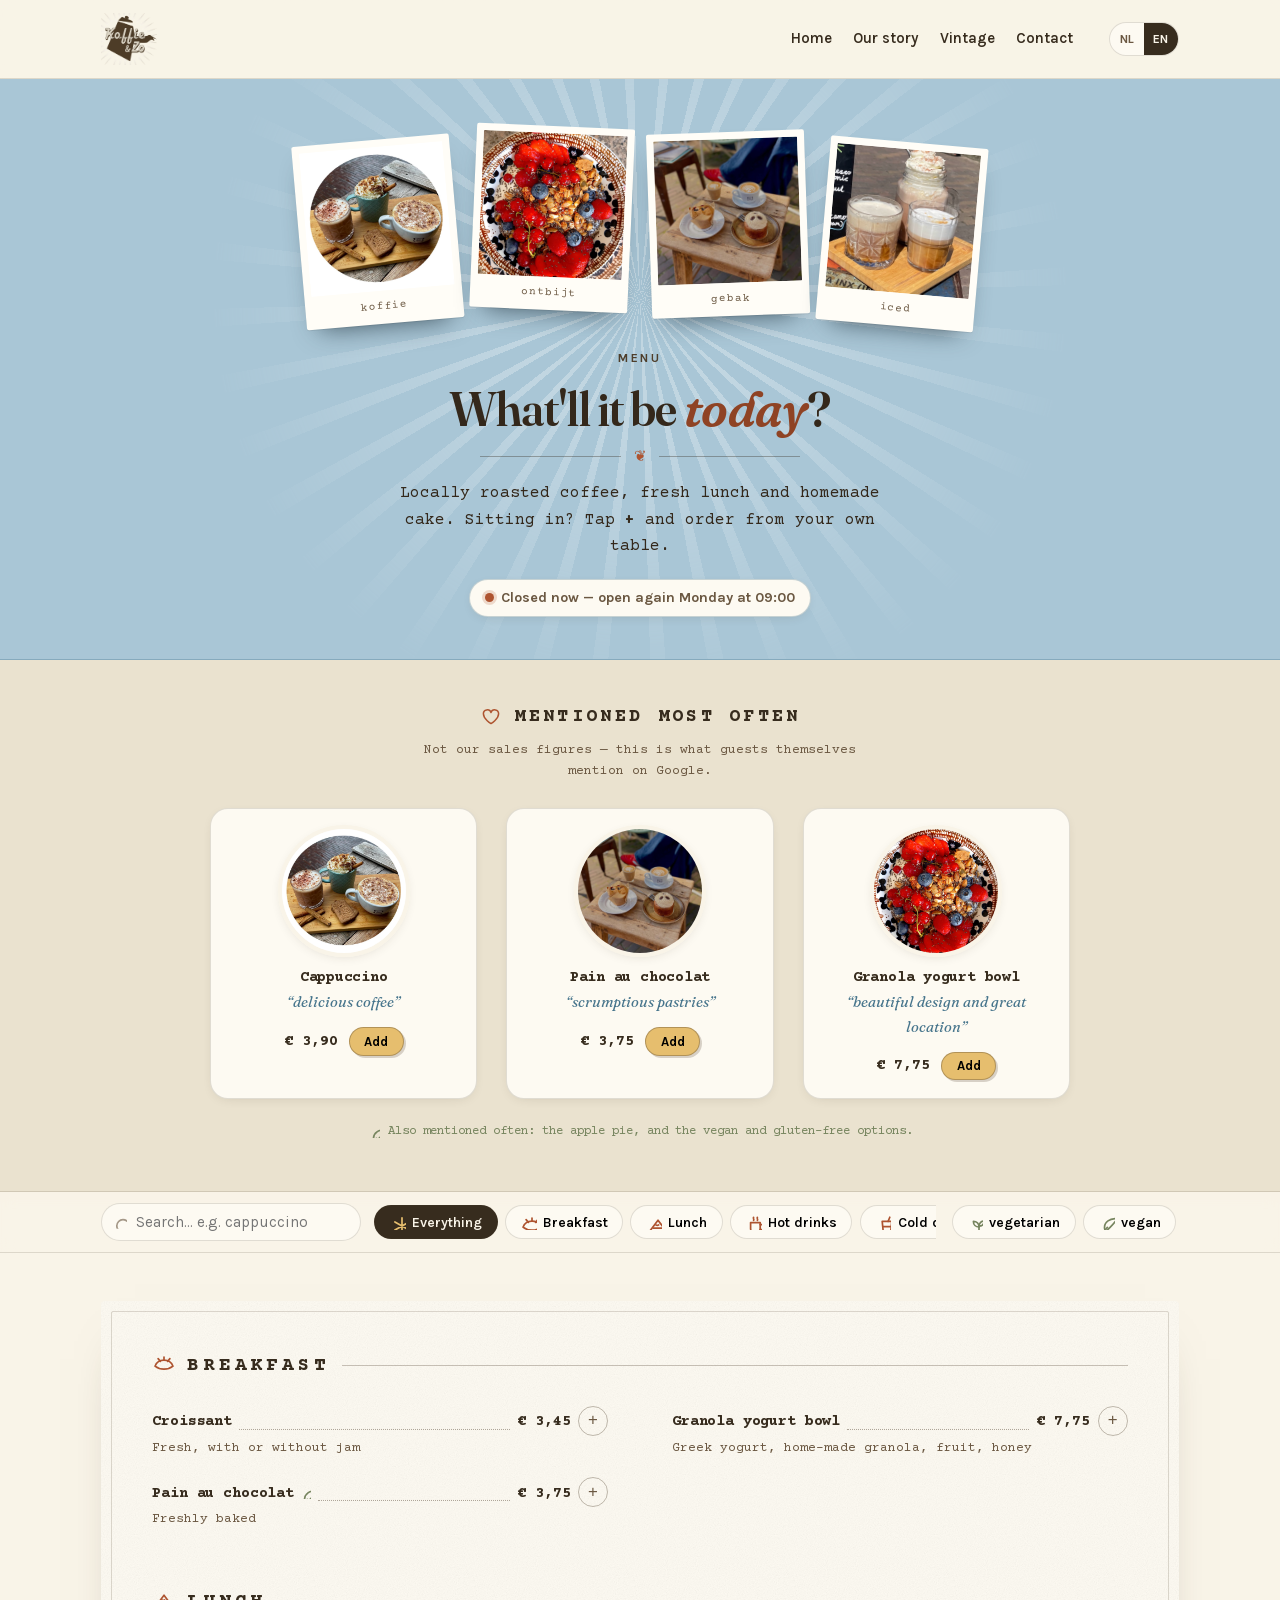
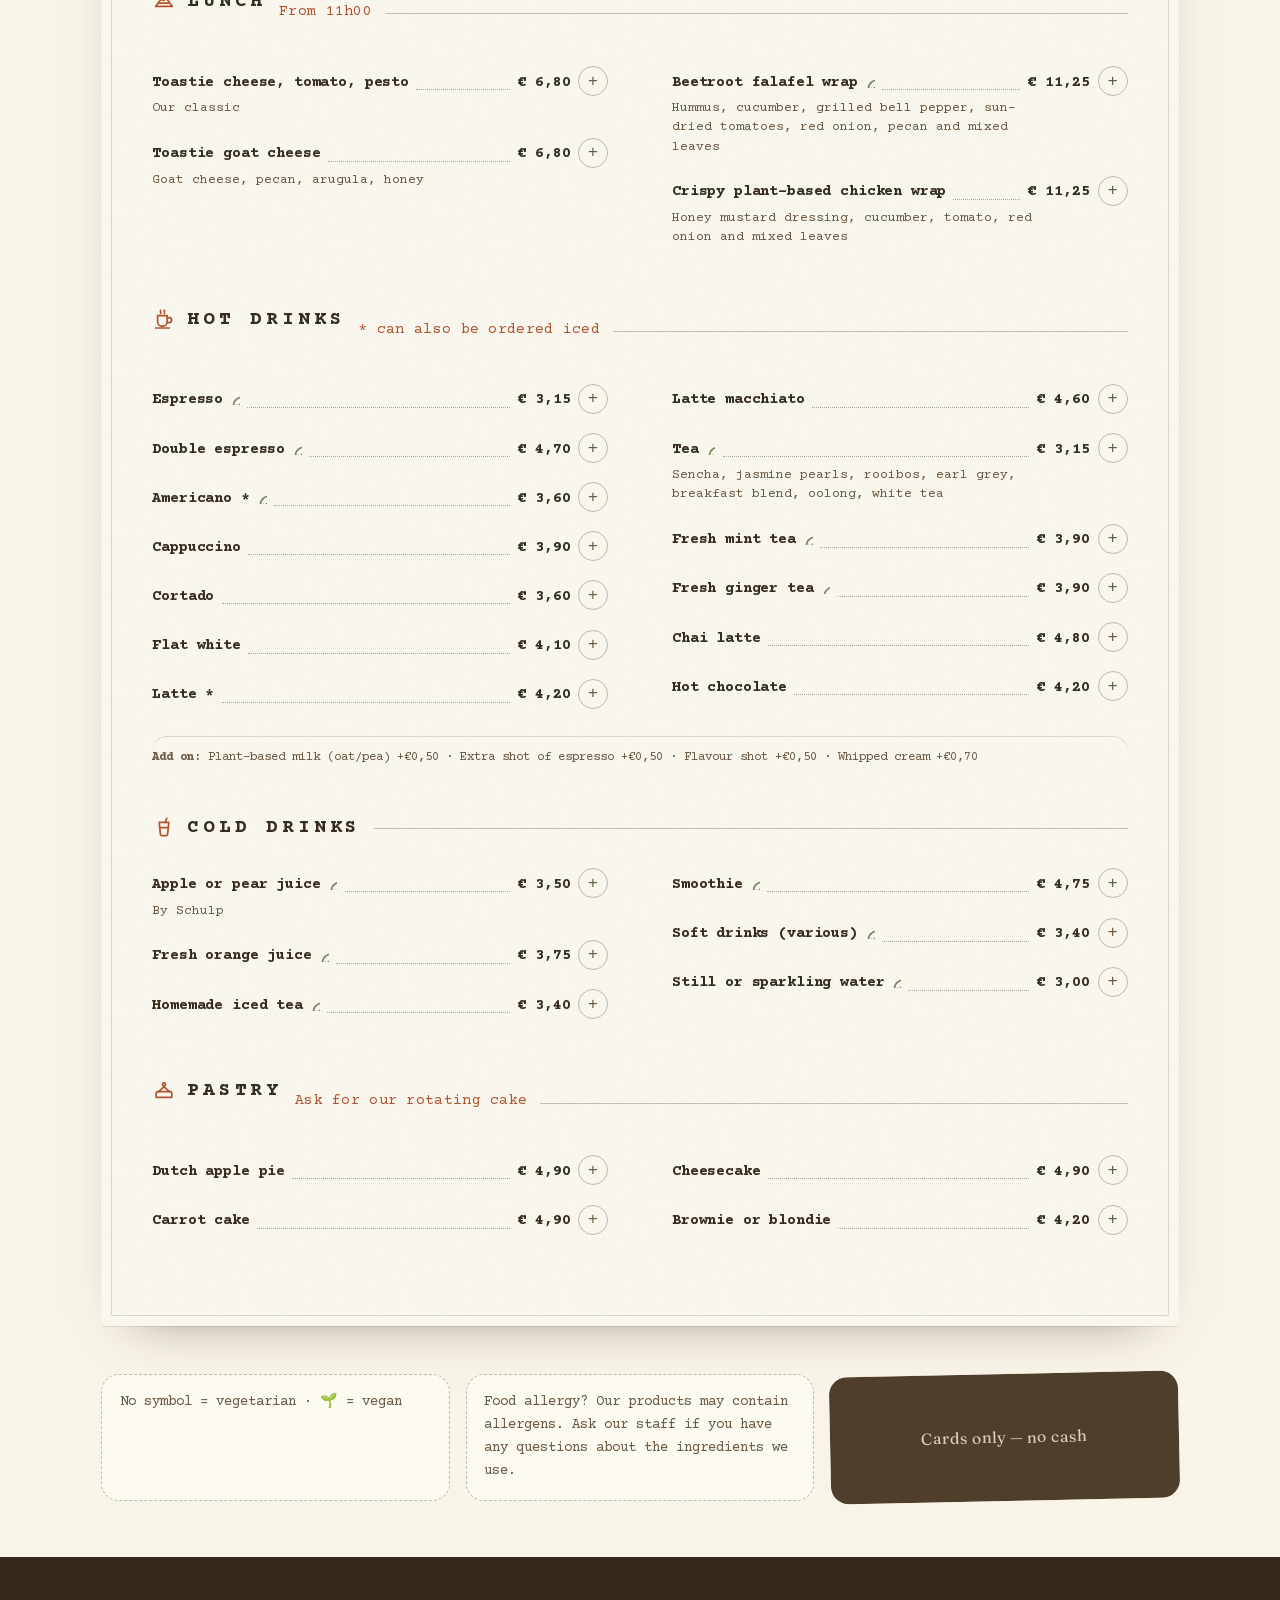
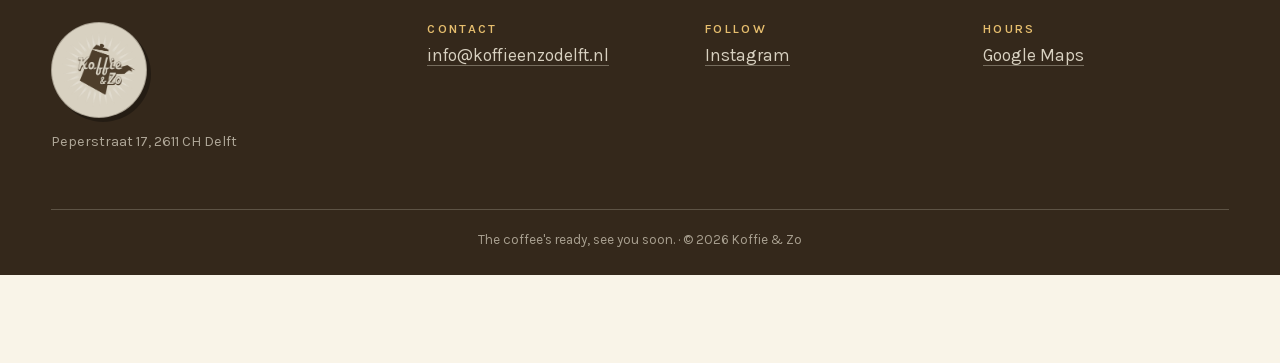
==== commit d4c0269c: "Polaroid masthead, redrawn icons, quotes wall, tolerant search Co-Authored-By: Claude Opus 5 <norepl" ====
--- a/menu.html
+++ b/menu.html
@@ -15,12 +15,12 @@
 <body class="page-menu">
 <svg class="sprite" aria-hidden="true" focusable="false" xmlns="http://www.w3.org/2000/svg">
   <defs>
-    <g id="i-star"><path d="M12 3.5v17M3.5 12h17M6 6l12 12M18 6L6 18"/></g>
-    <g id="i-croissant"><path d="M3.6 15.4c3-1.4 5-3.4 6.4-6.4M20.4 15.4c-3-1.4-5-3.4-6.4-6.4"/><path d="M4 15.6c2.6 2.2 5.2 3.2 8 3.2s5.4-1 8-3.2c.6-.5.5-1.3-.3-1.5-2.6-.7-4.3-2.4-5.2-5-.3-.8-1.4-.8-1.7 0-.9 2.6-2.6 4.3-5.2 5-.8.2-1 1-.4 1.5Z"/></g>
-    <g id="i-sandwich"><path d="M4 10.5 12 6l8 4.5-8 4.5-8-4.5Z"/><path d="M4 14.2l8 4.5 8-4.5"/></g>
-    <g id="i-cup"><path d="M5 8.5h11v6a4.5 4.5 0 0 1-4.5 4.5h-2A4.5 4.5 0 0 1 5 14.5v-6Z"/><path d="M16 10.5h1.8a2.6 2.6 0 0 1 0 5.2H16"/><path d="M8 3.4c-.9 1.1.9 1.9 0 3M12 3.4c-.9 1.1.9 1.9 0 3"/></g>
-    <g id="i-glass"><path d="M6.5 5h11l-1.4 13.2a1.6 1.6 0 0 1-1.6 1.4h-5a1.6 1.6 0 0 1-1.6-1.4L6.5 5Z"/><path d="M7.2 10.4h9.6"/><path d="M13.5 2.5 12 5"/></g>
-    <g id="i-cake"><path d="M4 19.5h16v-6.2c0-1-.8-1.8-1.8-1.8H5.8c-1 0-1.8.8-1.8 1.8v6.2Z"/><path d="M4 15.4c1.6 1.3 3.2 1.3 4.8 0s3.2-1.3 4.8 0 3.2 1.3 4.8 0"/><path d="M12 8.6V6.2M12 3.2v.6"/></g>
+    <g id="i-star"><path d="M12 3.8v16.4M4.9 7.9l14.2 8.2M19.1 7.9 4.9 16.1"/></g>
+    <g id="i-croissant"><path d="M12 7.2c-4.3 0-7.6 2.4-9 6 2.6 2 5.6 3 9 3s6.4-1 9-3c-1.4-3.6-4.7-6-9-6Z"/><path d="M8.4 8.4 6.1 5.6M15.6 8.4l2.3-2.8M12 7.2V4.1"/></g>
+    <g id="i-sandwich"><path d="M3.6 17.4 12 6.2l8.4 11.2H3.6Z"/><path d="M7.4 14.2h9.2"/><path d="M9.9 10.9c.9.7 1.9.7 2.8 0"/></g>
+    <g id="i-cup"><path d="M5.6 8.6h9.6v5.8a4.8 4.8 0 0 1-4.8 4.8A4.8 4.8 0 0 1 5.6 14.4V8.6Z"/><path d="M15.2 10.6h1.9a2.5 2.5 0 0 1 0 5h-1.9"/><path d="M3.6 21h13.6"/><path d="M8.6 3.4c-.9 1.1.9 1.9 0 3M12.4 3.4c-.9 1.1.9 1.9 0 3"/></g>
+    <g id="i-glass"><path d="M7.2 7.4h9.6l-1.2 11.9a1.6 1.6 0 0 1-1.6 1.4h-4a1.6 1.6 0 0 1-1.6-1.4L7.2 7.4Z"/><path d="M8 12.6h8"/><path d="M14.8 3.2 13.1 7.4"/></g>
+    <g id="i-cake"><path d="M4.2 19.4h15.6v-4.2c0-.9-.7-1.6-1.6-1.6H5.8c-.9 0-1.6.7-1.6 1.6v4.2Z"/><path d="M6.4 13.6 12 8.8l5.6 4.8"/><circle cx="12" cy="6.4" r="1.5"/></g>
     <g id="i-leaf"><path d="M19.5 4.5c-8 0-13 3.4-13 9a5.6 5.6 0 0 0 1.6 4c4-4.6 7.2-6.6 11.4-13Z"/><path d="M5 20c1.2-2.6 2.6-4.7 4.4-6.6"/></g>
     <g id="i-sprout"><path d="M12 20v-7"/><path d="M12 13C12 9.7 9.7 7.4 6.4 7.4c0 3.3 2.3 5.6 5.6 5.6Z"/><path d="M12 12.2c0-3 2.1-5.1 5.1-5.1 0 3-2.1 5.1-5.1 5.1Z"/></g>
     <g id="i-clock"><circle cx="12" cy="12.5" r="7.5"/><path d="M12 8.2v4.6l3 1.8"/><path d="M4.6 4 7 6.2M19.4 4 17 6.2"/></g>
@@ -71,10 +71,22 @@
   <section class="menu-head">
     <div class="menu-head__inner">
       <div class="menu-head__strip" aria-hidden="true">
-        <figure><img src="assets/img/coffee-pastry.jpg" width="1200" height="1200" alt=""></figure>
-        <figure><img src="assets/img/granola-bowl.jpg" width="1200" height="900" alt=""></figure>
-        <figure><img src="assets/img/cold-drink.jpg" width="1100" height="1100" alt=""></figure>
-        <figure><img src="assets/img/iced-coffee.jpg" width="676" height="900" alt=""></figure>
+        <figure>
+          <img src="assets/img/coffee-hot.jpg" width="900" height="900" alt="">
+          <figcaption>koffie</figcaption>
+        </figure>
+        <figure>
+          <img src="assets/img/granola-bowl.jpg" width="1200" height="900" alt="">
+          <figcaption>ontbijt</figcaption>
+        </figure>
+        <figure>
+          <img src="assets/img/coffee-pastry.jpg" width="1200" height="1200" alt="">
+          <figcaption>gebak</figcaption>
+        </figure>
+        <figure>
+          <img src="assets/img/iced-coffee.jpg" width="676" height="900" alt="">
+          <figcaption>iced</figcaption>
+        </figure>
       </div>
 
       <p class="eyebrow"><span lang="nl">Menukaart</span><span lang="en">Menu</span></p>
--- a/assets/css/style.css
+++ b/assets/css/style.css
@@ -82,7 +82,7 @@
   background-image: url("data:image/svg+xml,%3Csvg xmlns='http://www.w3.org/2000/svg' width='180' height='180'%3E%3Cfilter id='n'%3E%3CfeTurbulence type='fractalNoise' baseFrequency='.85' numOctaves='3' stitchTiles='stitch'/%3E%3CfeColorMatrix type='saturate' values='0'/%3E%3C/filter%3E%3Crect width='180' height='180' filter='url(%23n)' opacity='.28'/%3E%3C/svg%3E");
 }
 
-img { max-width: 100%; display: block; }
+img { max-width: 100%; height: auto; display: block; }
 
 h1, h2, h3, h4 {
   font-family: var(--display);
@@ -815,7 +815,7 @@
 }
 .hours__day { text-transform: lowercase; }
 
-/* ── guest quotes ───────────────────────────────────────── */
+/* ── guest quotes: a wall of pinned notes ──────────────── */
 .voices {
   position: relative;
   z-index: 2;
@@ -824,34 +824,63 @@
   padding: clamp(2.5rem, 6vw, 4.5rem) var(--gutter);
 }
 .voices__grid {
-  display: grid;
-  grid-template-columns: repeat(auto-fit, minmax(260px, 1fr));
-  gap: 1.2rem;
-}
+  /* grid, not multicol: absolutely positioned tape inside a multicol
+     fragment is sized against the fragmentainer, not the note */
+  display: grid;
+  grid-template-columns: repeat(auto-fit, minmax(250px, 1fr));
+  gap: clamp(1.1rem, 2.5vw, 1.8rem);
+  align-items: start;
+  padding-top: .8rem;
+}
+
 .voice {
+  position: relative;
   margin: 0;
-  padding: 1.4rem 1.5rem;
-  background: var(--delft-tint);
-  border: 1px solid rgba(71, 117, 140, .22);
-  border-radius: var(--radius);
-  box-shadow: var(--shadow-card);
-}
+  padding: 1.5rem 1.4rem 1.2rem;
+  background: var(--cream);
+  border-radius: 3px;
+  box-shadow: 0 12px 26px -18px rgba(55, 44, 30, .8), 0 1px 0 rgba(78, 62, 43, .1);
+}
+/* a strip of tape holding each note to the wall */
+.voice__tape {
+  position: absolute;
+  top: -.55rem;
+  left: 50%;
+  width: 74px;
+  height: 20px;
+  transform: translateX(-50%) rotate(-2deg);
+  background: rgba(169, 198, 214, .55);
+  border-left: 1px dashed rgba(255, 255, 255, .6);
+  border-right: 1px dashed rgba(255, 255, 255, .6);
+}
+.voice--0 { transform: rotate(-1.1deg); }
+.voice--1 { transform: rotate(.9deg); background: var(--delft-tint); margin-top: 1.5rem; }
+.voice--2 { transform: rotate(-.6deg); margin-top: .6rem; }
+.voice--3 { transform: rotate(1.3deg); background: #FBF3E2; margin-top: 2.1rem; }
+.voice--1 .voice__tape { background: rgba(230, 190, 110, .5); transform: translateX(-50%) rotate(2.5deg); }
+.voice--3 .voice__tape { background: rgba(119, 133, 95, .4); transform: translateX(-50%) rotate(1.5deg); }
+.voice:hover { transform: rotate(0) translateY(-3px); z-index: 2; }
+.voice { transition: transform .25s cubic-bezier(.2, .7, .3, 1); }
+
 .voice blockquote {
   margin: 0 0 .9rem;
   font-family: var(--display);
-  font-size: 1.05rem;
+  font-size: 1.02rem;
   line-height: 1.45;
   font-variation-settings: "SOFT" 40, "WONK" 1;
 }
-.voice blockquote::before { content: "“"; color: var(--delft-deep); margin-right: .1em; }
-.voice blockquote::after { content: "”"; color: var(--delft-deep); }
+.voice--lead { padding: 1.8rem 1.6rem 1.4rem; }
+.voice--lead blockquote { font-size: 1.32rem; line-height: 1.35; }
+.voice blockquote::before { content: "\201C"; color: var(--delft-deep); margin-right: .08em; }
+.voice blockquote::after { content: "\201D"; color: var(--delft-deep); }
 .voice figcaption {
-  font-size: .85rem;
-  font-weight: 700;
+  font-family: var(--mono);
+  font-size: .74rem;
+  letter-spacing: .04em;
   color: var(--delft-deep);
 }
-.voice__source { font-weight: 400; color: var(--ink-soft); }
-.voices__cta { text-align: center; margin-top: 1.8rem; }
+.voice__source { color: var(--ink-soft); }
+.voices__cta { text-align: center; margin-top: 1.4rem; }
 
 /* ── map ────────────────────────────────────────────────── */
 .map-card {
--- a/assets/css/menu.css
+++ b/assets/css/menu.css
@@ -36,30 +36,50 @@
   text-align: center;
 }
 
-/* four plates: round, cream-rimmed, tilted like pinned prints */
+/* four polaroids, pinned to the blue */
 .menu-head__strip {
   display: flex;
   justify-content: center;
-  gap: clamp(.7rem, 2.2vw, 1.6rem);
-  margin-bottom: clamp(1.3rem, 3.5vw, 2rem);
+  align-items: flex-start;
+  gap: clamp(.4rem, 1.6vw, 1.1rem);
+  margin-bottom: clamp(1.4rem, 3.5vw, 2.1rem);
 }
 .menu-head__strip figure {
   margin: 0;
-  width: clamp(96px, 18vw, 168px);
+  flex: 0 0 auto;          /* they are photographs, not columns — never squeeze them */
+  width: clamp(88px, 16vw, 158px);
+  background: #FFFDF7;
+  padding: 7px 7px 0;
+  border-radius: 2px;
+  box-shadow: 0 14px 26px -14px rgba(28, 46, 56, .75), 0 1px 0 rgba(0, 0, 0, .08);
+  transition: transform .3s cubic-bezier(.2, .7, .3, 1), box-shadow .3s ease;
+}
+.menu-head__strip img {
+  width: 100%;
+  height: auto;
   aspect-ratio: 1;
-  overflow: hidden;
-  border-radius: 50%;
-  border: 5px solid var(--cream);
-  box-shadow: 0 14px 28px -16px rgba(35, 55, 65, .75);
-  background: var(--cream);
-  transition: transform .3s cubic-bezier(.2, .7, .3, 1);
-}
-.menu-head__strip img { width: 100%; height: 100%; object-fit: cover; }
-.menu-head__strip figure:nth-child(1) { transform: rotate(-4deg) translateY(8px); }
-.menu-head__strip figure:nth-child(2) { transform: rotate(2deg) translateY(-6px); }
-.menu-head__strip figure:nth-child(3) { transform: rotate(-2deg) translateY(-2px); }
-.menu-head__strip figure:nth-child(4) { transform: rotate(4deg) translateY(8px); }
-.menu-head__strip figure:hover { transform: rotate(0) translateY(-6px) scale(1.04); }
+  object-fit: cover;
+  display: block;
+  border-radius: 1px;
+}
+.menu-head__strip figcaption {
+  font-family: var(--mono);
+  font-size: .68rem;
+  letter-spacing: .08em;
+  text-align: center;
+  color: var(--ink-soft);
+  padding: .45rem 0 .5rem;
+}
+.menu-head__strip figure:nth-child(1) { transform: rotate(-5deg) translateY(10px); }
+.menu-head__strip figure:nth-child(2) { transform: rotate(2.5deg) translateY(-4px); }
+.menu-head__strip figure:nth-child(3) { transform: rotate(-2deg) translateY(2px); }
+.menu-head__strip figure:nth-child(4) { transform: rotate(5deg) translateY(12px); }
+.menu-head__strip figure:hover {
+  transform: rotate(0) translateY(-6px) scale(1.05);
+  box-shadow: 0 22px 34px -16px rgba(28, 46, 56, .8);
+  z-index: 2;
+  position: relative;
+}
 
 .menu-head h1 {
   font-size: clamp(2rem, 1.4rem + 2.4vw, 3.1rem);
@@ -245,7 +265,8 @@
 .menu-section__head h2 { margin: 0; }
 .menu-section__note {
   font-family: var(--mono);
-  font-size: .82rem;
+  font-size: .78rem;
+  letter-spacing: .02em;
   color: var(--terracotta);
   font-size: .95rem;
 }
@@ -636,13 +657,16 @@
 .menu-section { margin-bottom: clamp(2rem, 4vw, 3rem); scroll-margin-top: calc(var(--header-h, 66px) + 84px); }
 .menu-section__head {
   display: flex;
-  align-items: center;
-  gap: .9rem;
+  align-items: baseline;
+  gap: .8rem;
   border: 0;
   padding: 0;
   margin: 0 0 1.2rem;
 }
 .menu-section__head h2 {
+  display: inline-flex;
+  align-items: center;
+  gap: .55rem;
   font-family: var(--mono);
   font-size: clamp(1rem, .9rem + .4vw, 1.2rem);
   letter-spacing: .2em;
@@ -655,12 +679,14 @@
 .menu-section__head::after {
   content: "";
   flex: 1;
+  align-self: center;
   height: 1px;
   background: rgba(78, 62, 43, .3);
 }
 .menu-section__note {
   font-family: var(--mono);
-  font-size: .82rem;
+  font-size: .78rem;
+  letter-spacing: .02em;
   color: var(--terracotta);
   font-size: .92rem;
   white-space: nowrap;
@@ -868,11 +894,17 @@
 }
 
 /* chips and section heads carry the drawn icons */
-.chip .ico { margin-right: .35rem; color: var(--terracotta); }
+.chip { display: inline-flex; align-items: center; gap: .4rem; }
+.chip .ico { color: var(--terracotta); width: 1.15em; height: 1.15em; vertical-align: -.1em; }
 .chip.is-active .ico { color: var(--butter); }
 .chip--diet .ico { color: var(--sage); }
 .chip--diet.is-active .ico { color: #FFF8EA; }
-.menu-section__head h2 .ico { color: var(--terracotta); margin-right: .5rem; width: 1.2em; height: 1.2em; }
+.menu-section__head h2 .ico {
+  color: var(--terracotta);
+  width: 1.35em;
+  height: 1.35em;
+  vertical-align: baseline;
+}
 .item__diet .ico { color: var(--sage); width: .95em; height: .95em; }
 .toolbar__search-icon { display: inline-flex; color: var(--ink-soft); }
 
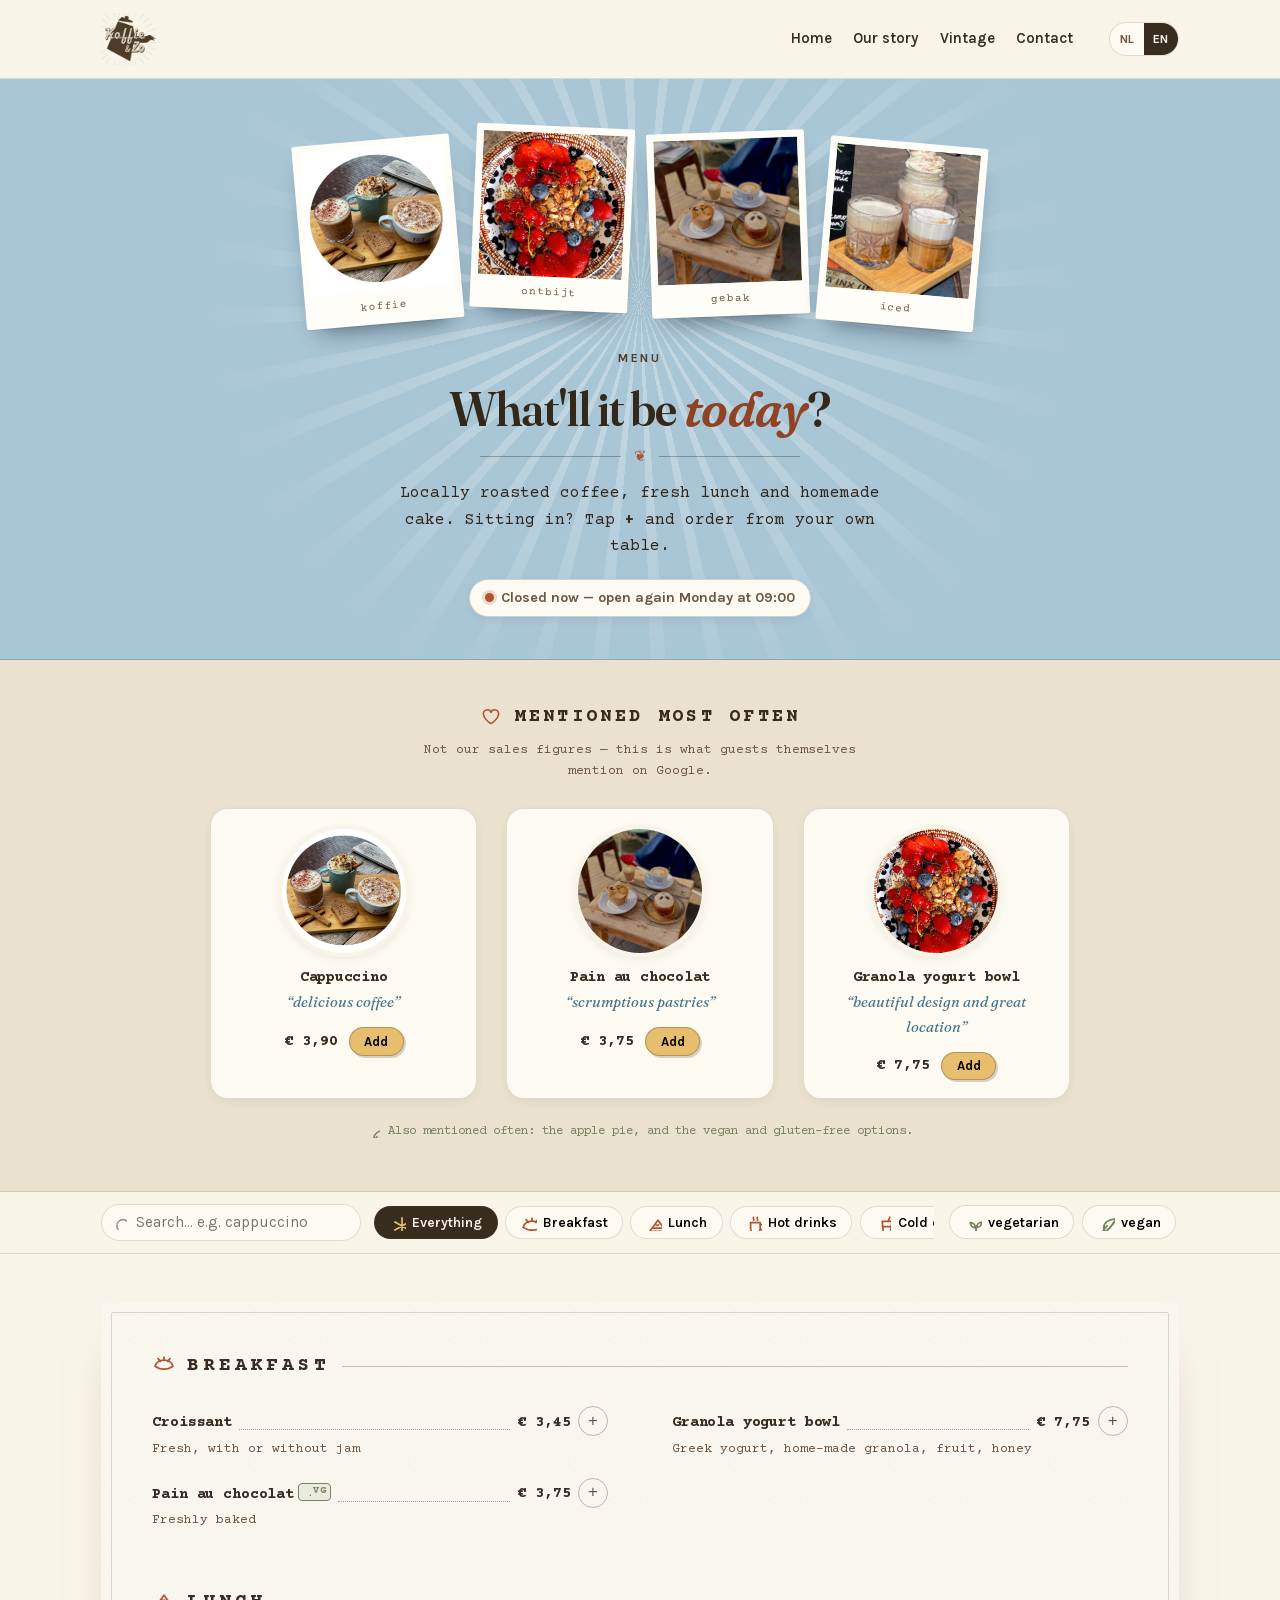
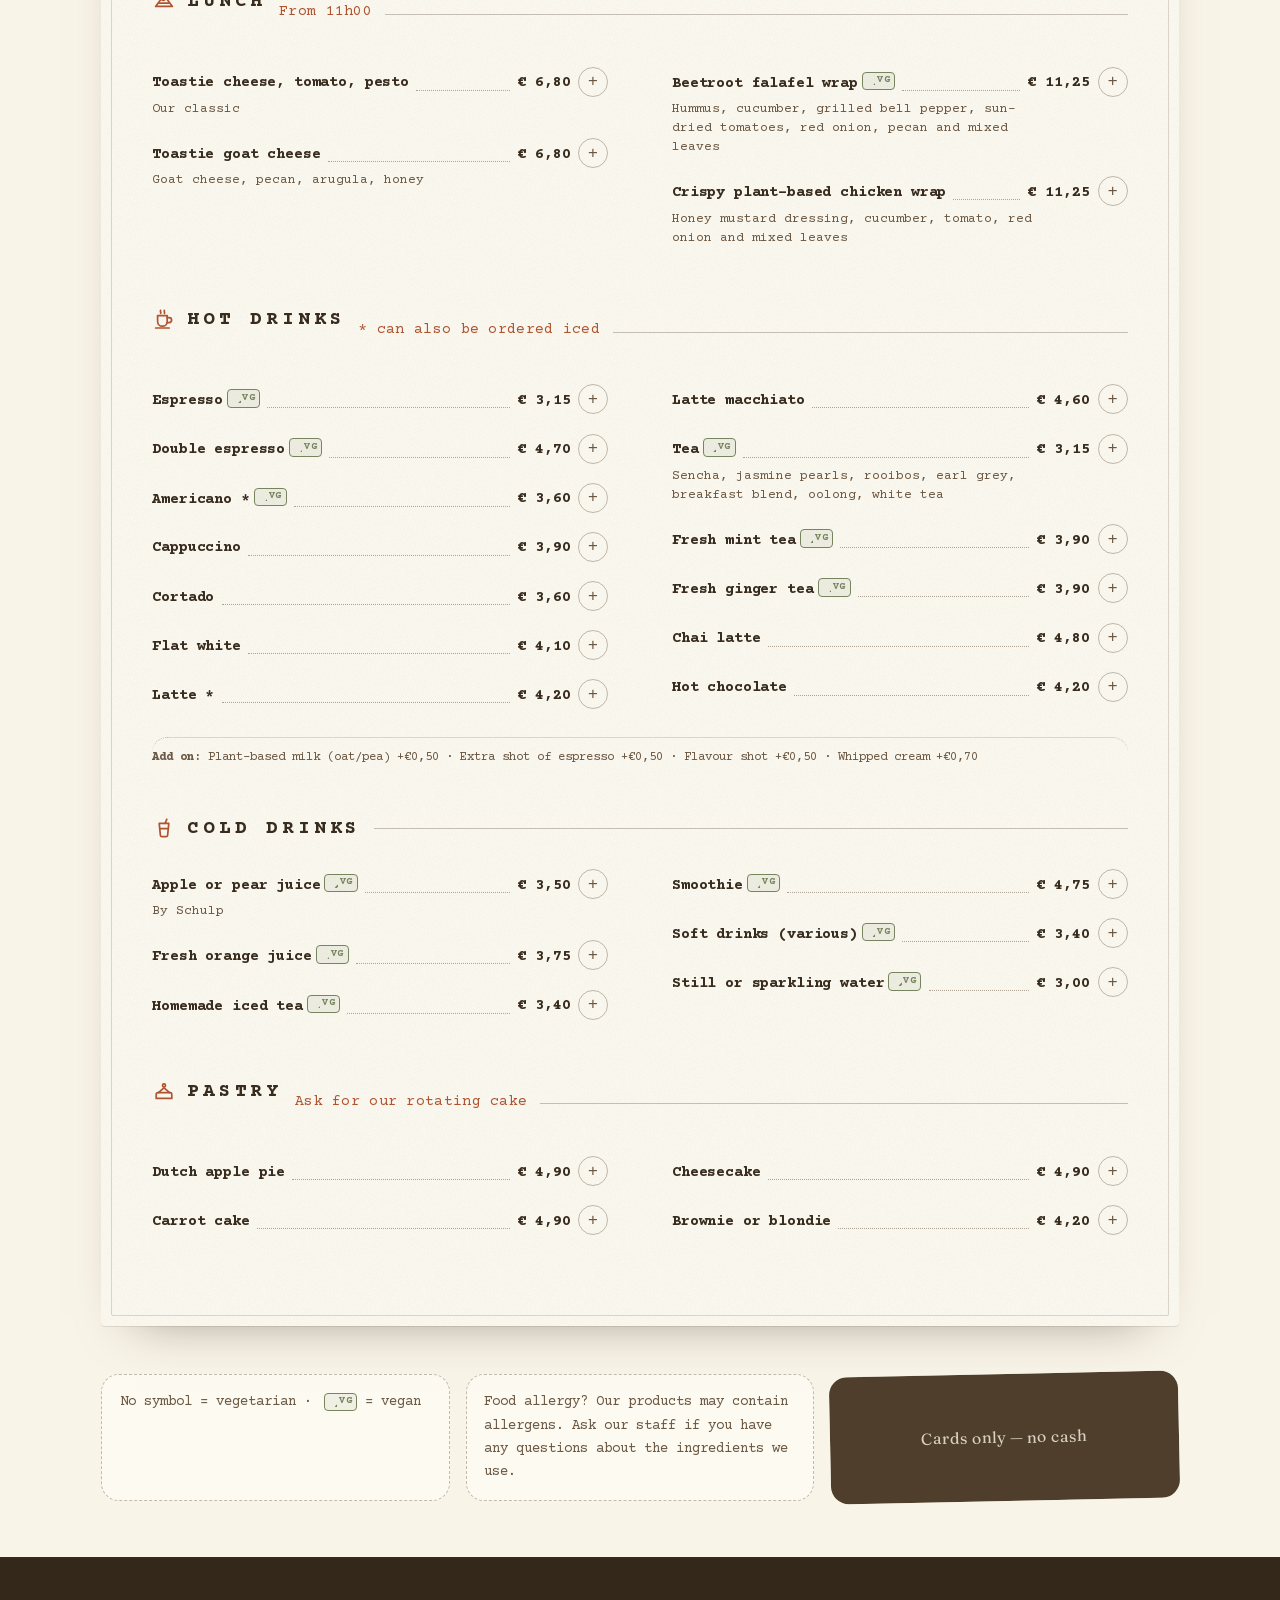
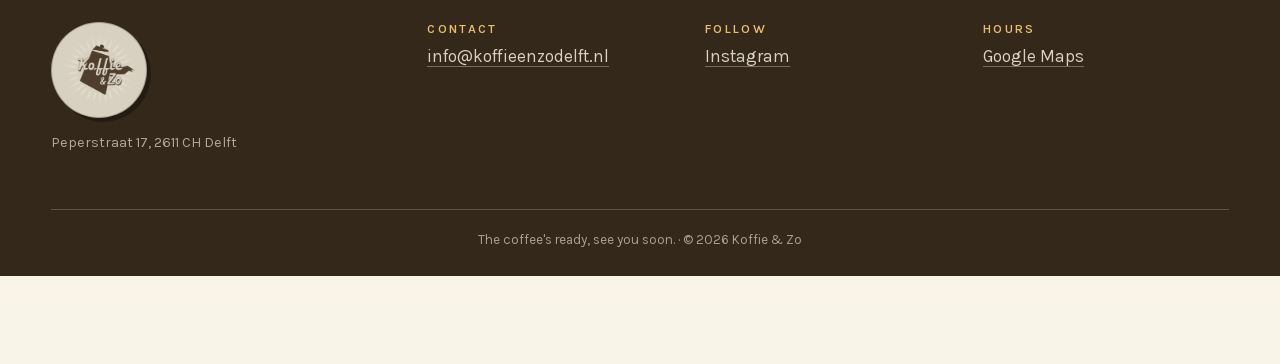
==== commit de2c626c: "Make the vegan marker readable Co-Authored-By: Claude Opus 5 <noreply@anthropic.com>" ====
--- a/menu.html
+++ b/menu.html
@@ -21,8 +21,8 @@
     <g id="i-cup"><path d="M5.6 8.6h9.6v5.8a4.8 4.8 0 0 1-4.8 4.8A4.8 4.8 0 0 1 5.6 14.4V8.6Z"/><path d="M15.2 10.6h1.9a2.5 2.5 0 0 1 0 5h-1.9"/><path d="M3.6 21h13.6"/><path d="M8.6 3.4c-.9 1.1.9 1.9 0 3M12.4 3.4c-.9 1.1.9 1.9 0 3"/></g>
     <g id="i-glass"><path d="M7.2 7.4h9.6l-1.2 11.9a1.6 1.6 0 0 1-1.6 1.4h-4a1.6 1.6 0 0 1-1.6-1.4L7.2 7.4Z"/><path d="M8 12.6h8"/><path d="M14.8 3.2 13.1 7.4"/></g>
     <g id="i-cake"><path d="M4.2 19.4h15.6v-4.2c0-.9-.7-1.6-1.6-1.6H5.8c-.9 0-1.6.7-1.6 1.6v4.2Z"/><path d="M6.4 13.6 12 8.8l5.6 4.8"/><circle cx="12" cy="6.4" r="1.5"/></g>
-    <g id="i-leaf"><path d="M19.5 4.5c-8 0-13 3.4-13 9a5.6 5.6 0 0 0 1.6 4c4-4.6 7.2-6.6 11.4-13Z"/><path d="M5 20c1.2-2.6 2.6-4.7 4.4-6.6"/></g>
-    <g id="i-sprout"><path d="M12 20v-7"/><path d="M12 13C12 9.7 9.7 7.4 6.4 7.4c0 3.3 2.3 5.6 5.6 5.6Z"/><path d="M12 12.2c0-3 2.1-5.1 5.1-5.1 0 3-2.1 5.1-5.1 5.1Z"/></g>
+    <g id="i-leaf"><path d="M19.2 4.8c-7.6.5-12.4 4-12.4 9.2 0 1.5.5 2.9 1.4 4 4.4-3.4 8-7.6 11-13.2Z"/><path d="M5.2 19.6c1-3 2.6-5.6 4.8-7.8"/></g>
+    <g id="i-sprout"><path d="M12 20.4v-6.6"/><path d="M11.4 13.8C8.6 13.8 6.4 11.6 6.4 8.8c2.8 0 5 2.2 5 5Z"/><path d="M12.6 13.4c0-2.8 2.2-5 5-5 0 2.8-2.2 5-5 5Z"/></g>
     <g id="i-clock"><circle cx="12" cy="12.5" r="7.5"/><path d="M12 8.2v4.6l3 1.8"/><path d="M4.6 4 7 6.2M19.4 4 17 6.2"/></g>
     <g id="i-pin"><path d="M12 21s6.5-6 6.5-10.5a6.5 6.5 0 0 0-13 0C5.5 15 12 21 12 21Z"/><circle cx="12" cy="10.4" r="2.4"/></g>
     <g id="i-card"><rect x="3" y="6" width="18" height="12" rx="2.2"/><path d="M3 10.2h18M6.4 14.4h3.4"/></g>
--- a/assets/css/menu.css
+++ b/assets/css/menu.css
@@ -917,3 +917,27 @@
   color: var(--delft-deep);
 }
 .fav__photo--drawn .ico { width: 42%; height: 42%; stroke-width: 1.3; }
+
+/* ── the vegan marker: a small stamp that survives 12px ─── */
+.diet-badge {
+  display: inline-flex;
+  align-items: center;
+  gap: .18em;
+  margin-left: .4em;
+  padding: .05em .38em .1em .3em;
+  border: 1px solid var(--sage);
+  border-radius: 4px;
+  background: rgba(119, 133, 95, .1);
+  color: var(--sage);
+  font-family: var(--mono);
+  font-size: .62rem;
+  font-weight: 700;
+  letter-spacing: .06em;
+  text-transform: uppercase;
+  line-height: 1.5;
+  vertical-align: .1em;
+  white-space: nowrap;
+}
+.diet-badge .ico { width: .95em; height: .95em; stroke-width: 2; }
+.menu-notes__card .diet-badge { vertical-align: middle; }
+.chip--diet .ico { width: 1.25em; height: 1.25em; stroke-width: 1.9; }
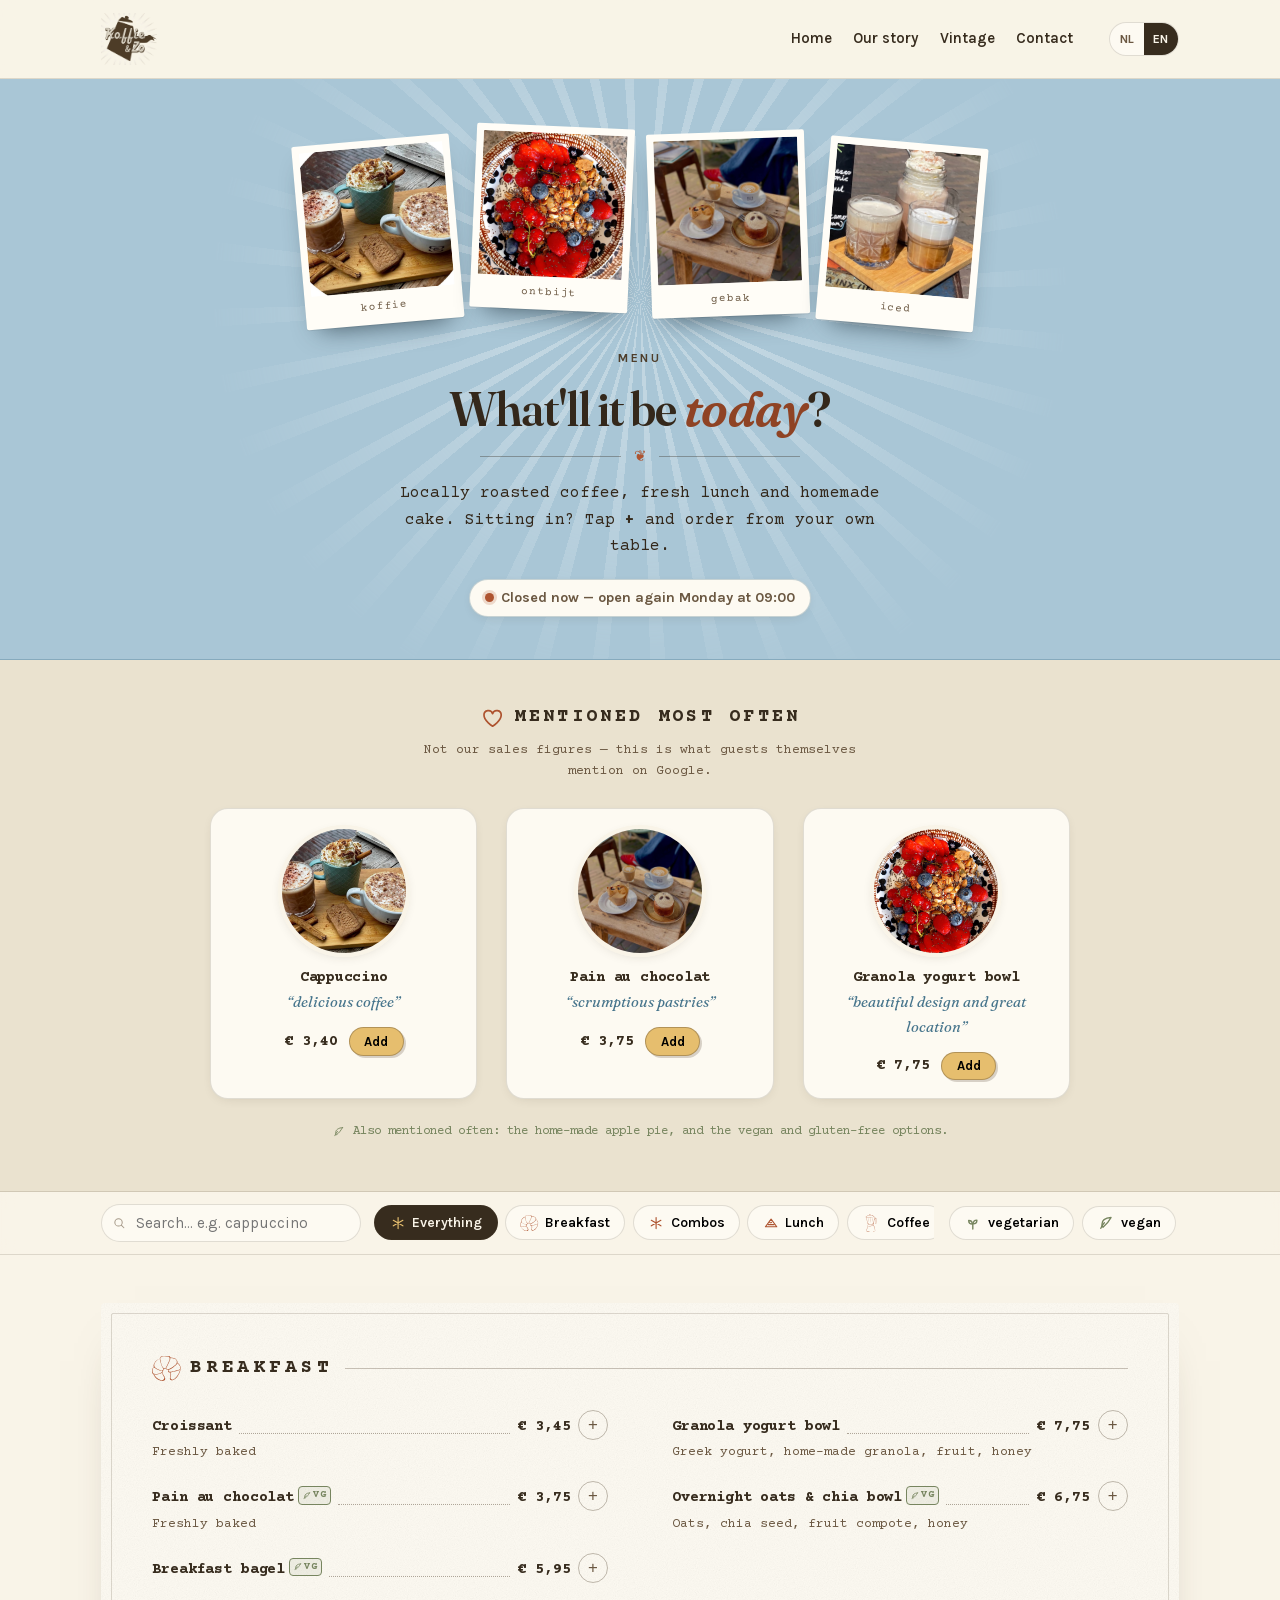
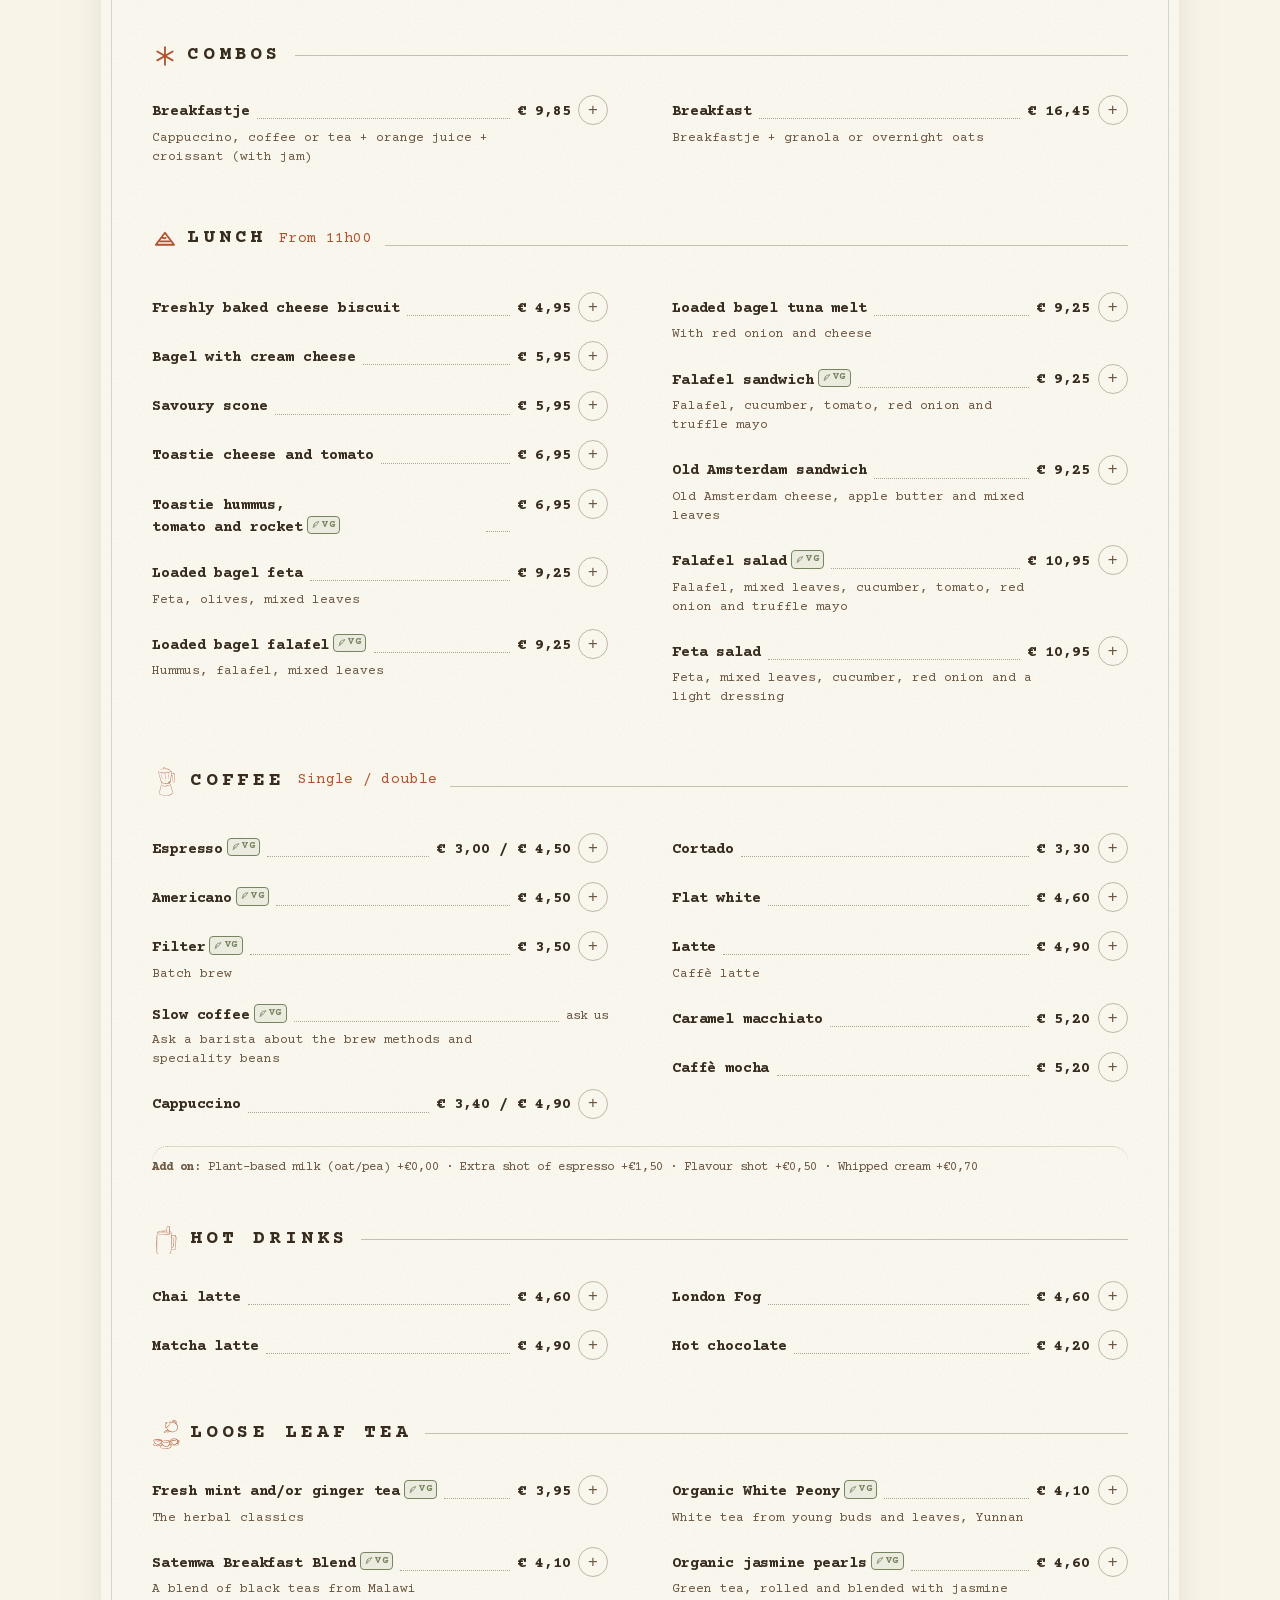
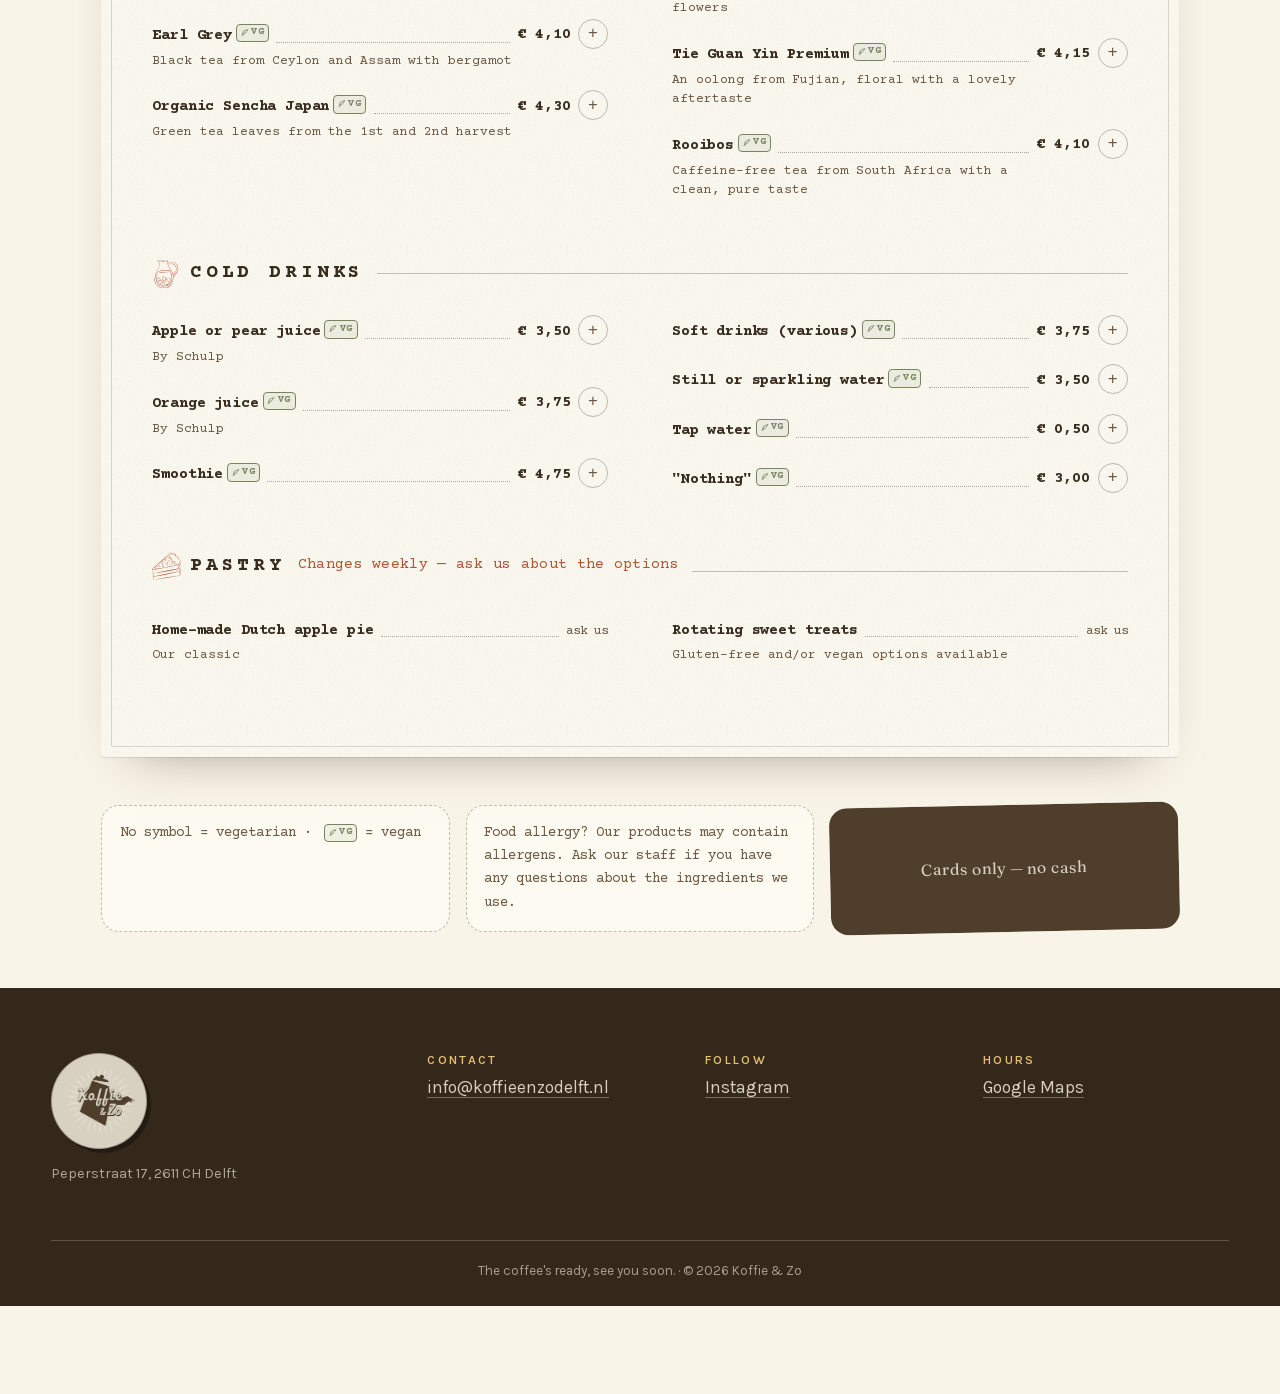
==== commit d5934bf4: "Rebuild the menu from the printed card; use the supplied icons Co-Authored-By: Claude Opus 5 <norepl" ====
--- a/menu.html
+++ b/menu.html
@@ -15,19 +15,24 @@
 <body class="page-menu">
 <svg class="sprite" aria-hidden="true" focusable="false" xmlns="http://www.w3.org/2000/svg">
   <defs>
-    <g id="i-star"><path d="M12 3.8v16.4M4.9 7.9l14.2 8.2M19.1 7.9 4.9 16.1"/></g>
-    <g id="i-croissant"><path d="M12 7.2c-4.3 0-7.6 2.4-9 6 2.6 2 5.6 3 9 3s6.4-1 9-3c-1.4-3.6-4.7-6-9-6Z"/><path d="M8.4 8.4 6.1 5.6M15.6 8.4l2.3-2.8M12 7.2V4.1"/></g>
-    <g id="i-sandwich"><path d="M3.6 17.4 12 6.2l8.4 11.2H3.6Z"/><path d="M7.4 14.2h9.2"/><path d="M9.9 10.9c.9.7 1.9.7 2.8 0"/></g>
-    <g id="i-cup"><path d="M5.6 8.6h9.6v5.8a4.8 4.8 0 0 1-4.8 4.8A4.8 4.8 0 0 1 5.6 14.4V8.6Z"/><path d="M15.2 10.6h1.9a2.5 2.5 0 0 1 0 5h-1.9"/><path d="M3.6 21h13.6"/><path d="M8.6 3.4c-.9 1.1.9 1.9 0 3M12.4 3.4c-.9 1.1.9 1.9 0 3"/></g>
-    <g id="i-glass"><path d="M7.2 7.4h9.6l-1.2 11.9a1.6 1.6 0 0 1-1.6 1.4h-4a1.6 1.6 0 0 1-1.6-1.4L7.2 7.4Z"/><path d="M8 12.6h8"/><path d="M14.8 3.2 13.1 7.4"/></g>
-    <g id="i-cake"><path d="M4.2 19.4h15.6v-4.2c0-.9-.7-1.6-1.6-1.6H5.8c-.9 0-1.6.7-1.6 1.6v4.2Z"/><path d="M6.4 13.6 12 8.8l5.6 4.8"/><circle cx="12" cy="6.4" r="1.5"/></g>
-    <g id="i-leaf"><path d="M19.2 4.8c-7.6.5-12.4 4-12.4 9.2 0 1.5.5 2.9 1.4 4 4.4-3.4 8-7.6 11-13.2Z"/><path d="M5.2 19.6c1-3 2.6-5.6 4.8-7.8"/></g>
-    <g id="i-sprout"><path d="M12 20.4v-6.6"/><path d="M11.4 13.8C8.6 13.8 6.4 11.6 6.4 8.8c2.8 0 5 2.2 5 5Z"/><path d="M12.6 13.4c0-2.8 2.2-5 5-5 0 2.8-2.2 5-5 5Z"/></g>
-    <g id="i-clock"><circle cx="12" cy="12.5" r="7.5"/><path d="M12 8.2v4.6l3 1.8"/><path d="M4.6 4 7 6.2M19.4 4 17 6.2"/></g>
-    <g id="i-pin"><path d="M12 21s6.5-6 6.5-10.5a6.5 6.5 0 0 0-13 0C5.5 15 12 21 12 21Z"/><circle cx="12" cy="10.4" r="2.4"/></g>
-    <g id="i-card"><rect x="3" y="6" width="18" height="12" rx="2.2"/><path d="M3 10.2h18M6.4 14.4h3.4"/></g>
-    <g id="i-search"><circle cx="11" cy="11" r="6.2"/><path d="M15.6 15.6 20 20"/></g>
-    <g id="i-heart"><path d="M12 19.6S4.4 15.2 4.4 9.8a3.9 3.9 0 0 1 7.6-1.3 3.9 3.9 0 0 1 7.6 1.3c0 5.4-7.6 9.8-7.6 9.8Z"/></g>
+    <symbol id="i-star" viewBox="0 0 24 24"><path d="M12 3.8v16.4M4.9 7.9l14.2 8.2M19.1 7.9 4.9 16.1"/></symbol>
+    <symbol id="i-sandwich" viewBox="0 0 24 24"><path d="M3.6 17.4 12 6.2l8.4 11.2H3.6Z"/><path d="M7.4 14.2h9.2"/><path d="M9.9 10.9c.9.7 1.9.7 2.8 0"/></symbol>
+    <symbol id="i-leaf" viewBox="0 0 24 24"><path d="M19.2 4.8c-7.6.5-12.4 4-12.4 9.2 0 1.5.5 2.9 1.4 4 4.4-3.4 8-7.6 11-13.2Z"/><path d="M5.2 19.6c1-3 2.6-5.6 4.8-7.8"/></symbol>
+    <symbol id="i-sprout" viewBox="0 0 24 24"><path d="M12 20.4v-6.6"/><path d="M11.4 13.8C8.6 13.8 6.4 11.6 6.4 8.8c2.8 0 5 2.2 5 5Z"/><path d="M12.6 13.4c0-2.8 2.2-5 5-5 0 2.8-2.2 5-5 5Z"/></symbol>
+    <symbol id="i-fish" viewBox="0 0 24 24"><path d="M3.6 12.4c2.6-3.4 6-5.1 10.2-5.1 2.8 0 5.2 1.7 6.6 5.1-1.4 3.4-3.8 5.1-6.6 5.1-4.2 0-7.6-1.7-10.2-5.1Z"/><path d="M3.6 12.4 1.8 8.9M3.6 12.4 1.8 15.9"/><circle cx="16.2" cy="11" r=".9"/></symbol>
+    <symbol id="i-clock" viewBox="0 0 24 24"><circle cx="12" cy="12.5" r="7.5"/><path d="M12 8.2v4.6l3 1.8"/><path d="M4.6 4 7 6.2M19.4 4 17 6.2"/></symbol>
+    <symbol id="i-pin" viewBox="0 0 24 24"><path d="M12 21s6.5-6 6.5-10.5a6.5 6.5 0 0 0-13 0C5.5 15 12 21 12 21Z"/><circle cx="12" cy="10.4" r="2.4"/></symbol>
+    <symbol id="i-card" viewBox="0 0 24 24"><rect x="3" y="6" width="18" height="12" rx="2.2"/><path d="M3 10.2h18M6.4 14.4h3.4"/></symbol>
+    <symbol id="i-search" viewBox="0 0 24 24"><circle cx="11" cy="11" r="6.2"/><path d="M15.6 15.6 20 20"/></symbol>
+    <symbol id="i-heart" viewBox="0 0 24 24"><path d="M12 19.6S4.4 15.2 4.4 9.8a3.9 3.9 0 0 1 7.6-1.3 3.9 3.9 0 0 1 7.6 1.3c0 5.4-7.6 9.8-7.6 9.8Z"/></symbol>
+    <symbol id="i-cup" viewBox="0 0 24 24"><path d="M5.6 8.6h9.6v5.8a4.8 4.8 0 0 1-4.8 4.8A4.8 4.8 0 0 1 5.6 14.4V8.6Z"/><path d="M15.2 10.6h1.9a2.5 2.5 0 0 1 0 5h-1.9"/><path d="M3.6 21h13.6"/></symbol>
+    <symbol id="i-glass" viewBox="0 0 24 24"><path d="M7.2 7.4h9.6l-1.2 11.9a1.6 1.6 0 0 1-1.6 1.4h-4a1.6 1.6 0 0 1-1.6-1.4L7.2 7.4Z"/><path d="M8 12.6h8"/><path d="M14.8 3.2 13.1 7.4"/></symbol>
+    <symbol id="i-croissant" viewBox="0 0 44.957 44.957"><path fill="currentColor" d="M44.255,23.819c2.174-3.022-1.078-7.883-4.541-10.223c0.36-1.591-0.064-3.254-1.398-4.801 c-2.333-2.707-6.176-3.007-9.498-3.225c-0.053-0.003-0.099,0.004-0.139,0.019c-0.022-0.171-0.053-0.339-0.095-0.503 c-0.342-1.325-0.998-1.682-2.264-1.908c-3.08-0.55-7.444-0.077-10.518,0.512c-2.394,0.459-3.345,1.705-3.556,3.302 c-0.026-0.026-0.058-0.043-0.101-0.029c-3.501,1.198-6.246,3.443-8.079,6.708c-1.116,1.988-2.345,4.583-1.256,6.627 c-2.036,0.755-2.714,5.204-2.801,6.981c-0.096,1.949,0.595,3.413,2.125,4.221c0.002,0.009-0.005,0.016-0.001,0.026 c2.039,5.453,8.229,10.337,14.171,10.496c1.894,0.051,3.826-0.598,4.294-2.64c0.226-0.987-0.092-2.033-0.502-2.92 c-1.278-2.766-3.134-4.351-3.815-7.546c-0.008-0.039-0.026-0.067-0.042-0.097c0.548-0.748,0.704-1.633,0.253-2.676 c1.218-0.315,1.938-1.241,1.74-3.104c0.139,0.073,0.278,0.143,0.424,0.191c0.639,0.451,1.566,0.449,2.222,0.033 c0.146,0.077,0.338,0.073,0.453-0.108c0.173-0.272,0.332-0.552,0.501-0.826c0.412,2.077,1.8,2.621,3.604,2.308 c-0.589,1.762-0.687,3.464,1.411,4.153c0.494,0.162,1.054,0.187,1.64,0.139c0.566,2.653,0.553,4.829-0.15,7.531 c-0.254,0.975-0.749,2.021-0.268,3.028c0.917,1.921,3.53,1.655,5.138,1.011c6.173-2.472,10.321-10.016,11.394-16.223 C44.646,24.019,44.453,23.848,44.255,23.819z M1.064,25.198c0.289-1.375,0.702-3.716,1.956-4.564 c0.116,0.169,0.244,0.335,0.397,0.495c1.305,1.358,8.492,5.411,12.367,5.119c1.436,4.153-8.652,5.252-10.733,5.158 C1.333,31.238,0.419,28.263,1.064,25.198z M18.094,34.802c1.419,2.178,2.101,2.26,0.173,4.649c-1.759,2.178-2.304,2.034-4.789,1.27 c-4.852-1.492-8.08-4.858-10.788-8.964c0.224,0.084,0.453,0.164,0.706,0.225c2.129,0.512,9.479-0.107,12.271-2.547 C16.134,31.467,16.937,33.026,18.094,34.802z M17.518,22.936c0.495,5.443-8.061,0.884-9.204,0.317 c-2.588-1.283-5.356-3.132-4.826-6.406c0.685-4.238,5.206-7.833,8.736-9.672c-0.201,2.089,0.782,4.732,1.482,7.017 c0.594,1.939,1.754,6.668,3.942,8.462C17.564,22.708,17.506,22.797,17.518,22.936z M20.835,22.626 c-0.025-0.004-0.047-0.017-0.075-0.01c-4.698,1.181-6.684-9.115-7.325-12.086c-0.558-2.587-1.583-4.799,2.09-6.099 c1.727-0.611,4.396-0.411,6.242-0.475c2.864-0.1,5.902-1.062,5.861,3.76c-0.01,1.208-0.931,2.829-1.351,3.914 C24.791,15.466,22.903,19.079,20.835,22.626z M22.197,21.968c-0.017-0.053-0.05-0.079-0.083-0.104 c1.677-2.779,3.149-5.671,4.385-8.677c0.773-1.88,2.225-4.639,2.216-6.974c0.032,0.013,0.064,0.026,0.103,0.029 c2.234,0.181,4.454,0.336,6.495,1.308c4.52,2.152,4.486,6.714,0.778,9.737C33.947,19.034,23.968,27.644,22.197,21.968z M25.92,24.537c4.351-1.067,10.696-6.477,12.091-7.938c0.687-0.72,1.188-1.49,1.491-2.287c1.638,1.188,3.002,2.603,3.919,4.447 c0.8,1.608,0.846,4.177-0.509,5.583c-0.72,0.747-2.945,0.972-3.902,1.221c-1.778,0.464-3.562,0.907-5.35,1.328 C31.817,27.324,24.986,29.73,25.92,24.537z M36.058,37.73c-0.721,0.618-1.49,1.168-2.306,1.648 c-1.949,1.43-3.609,0.829-4.981-1.802c-0.085-0.806,0.66-2.115,0.792-2.929c0.246-1.525,0.544-4.455-0.574-5.781 c0.019-0.003,0.038-0.004,0.058-0.007c0.087,0.037,0.176,0.027,0.24-0.038c1.374-0.25,2.813-0.794,3.903-1.044 c2.675-0.614,5.403-1.18,8.024-1.999c1.168-0.365,2.019-0.869,2.617-1.465C42.74,29.545,40.205,34.275,36.058,37.73z"/></symbol>
+    <symbol id="i-coffeepot" viewBox="0 0 58.343 58.343"><path fill="currentColor" d="M45.621,14.115c-1.412-2.955-4.078-1.85-5.986-0.151c0.155-1.714,0.282-3.431,0.375-5.153 c0.02-0.365-0.434-0.42-0.613-0.184c-3.273-3.534-7.506-5.385-11.837-5.685c0.035-0.044,0.071-0.09,0.072-0.163 c0.022-2.305-2.666-3.69-4.442-2.085c-0.479,0.433-1.195,1.767-0.298,2.199c0.458,0.221,1.183-0.192,1.032-0.739 c-0.042-0.15-0.258-0.086-0.23,0.063c-0.146,0.297-0.288,0.385-0.427,0.264c-0.098-0.066-0.13-0.175-0.094-0.326 c-0.085-0.408,0.06-0.672,0.35-0.96c0.389-0.386,0.957-0.615,1.505-0.615c1.197-0.001,2.028,1.065,2.019,2.2 c0,0.067,0.034,0.107,0.064,0.15c-5.294-0.235-10.689,1.826-14.622,6.012c-0.171-0.093-0.429,0.021-0.352,0.258 c1.203,3.747,2.396,7.493,3.463,11.281c0.824,2.927,1.18,6.739,2.486,9.483c1.888,3.969,6.058,3.874,10,3.748 c2.67-0.085,5.556,0.053,7.48-1.442c-0.001,0.024-0.015,0.045-0.004,0.071c2.589,6.413,4.428,12.9,6.148,19.585 c0.094,0.365,0.617,0.206,0.556-0.153c-1.149-6.762-3.474-13.369-6.309-19.598c-0.035-0.076-0.103-0.095-0.174-0.094 c0.529-0.465,0.98-1.062,1.315-1.852c1.272-2.997,1.421-7.107,1.862-10.299c0.059-0.429,0.109-0.859,0.163-1.288 c3.016-3.587,2.659,2.157,2.728,3.975c0.091,2.396,0.115,4.805,0.317,7.194c0.018,0.211,0.242,0.269,0.374,0.181 c0.183,1.081,1.325,1.914,2.414,1.493c1.077-0.417,1.472-1.79,0.917-2.76c-0.008-0.014-0.019-0.02-0.028-0.032 c0.246-3.158,0.27-6.349,0.339-9.515C46.22,17.525,46.361,15.662,45.621,14.115z M12.707,9.334 c0.011-0.008,0.023-0.003,0.034-0.014c7.561-7.546,17.979-7.41,25.874-0.627c-8.667,3.617-16.922,4.223-25.809,0.91 C12.772,9.513,12.739,9.424,12.707,9.334z M37.681,23.379c-0.598,3.643-0.477,5.033-3.564,7.384 c-2.815,2.144-4.338,2.281-7.775,2.198c-3.72-0.091-6.038-1.278-7.938-4.775c-1.028-1.893-1.226-4.94-1.815-7.036 c-1.053-3.747-2.26-7.445-3.616-11.092c4.047,1.79,8.512,2.679,12.941,2.58c0.375,4.899,0.665,9.869,1.425,14.722 c0.024,0.155,0.278,0.118,0.273-0.037c-0.163-4.898-0.814-9.823-1.364-14.695c4.419-0.149,8.792-1.285,12.667-3.515 c0.044-0.025,0.061-0.067,0.079-0.107C39,9.012,39.006,9.016,39.012,9.021c0.095,0.085,0.203,0.091,0.292,0.053 C38.952,13.866,38.459,18.636,37.681,23.379z M44.771,30.954c-0.861,0.394-1.821-0.334-1.939-1.197 c-0.014-0.1-0.11-0.128-0.195-0.108c0.019-4.095-0.278-8.219-0.46-12.309c-0.007-0.146-0.114-0.253-0.26-0.261 c-1.116-0.056-1.993,0.268-2.716,0.953c0.143-1.17,0.275-2.341,0.386-3.513c1.59-1.901,3.494-1.73,5.713,0.52 c0.182,0.721,0.278,1.452,0.286,2.193c0.051,1.042-0.051,2.103-0.084,3.144c-0.087,2.795-0.243,5.599-0.189,8.394 c0,0.021,0.016,0.029,0.02,0.048c-0.015,0.063-0.011,0.132,0.03,0.204C45.738,29.682,45.48,30.63,44.771,30.954z"/> <path fill="currentColor" d="M19.236,12.809c-0.019-0.157-0.262-0.166-0.253,0c0.219,4.014,0.75,8.228,2.018,12.053 c0.057,0.172,0.299,0.101,0.268-0.074C20.556,20.781,19.715,16.861,19.236,12.809z"/> <path fill="currentColor" d="M33.12,11.777c-0.018-0.167-0.277-0.175-0.267,0c0.223,4.184,0.041,8.342,0.158,12.519 c0.007,0.233,0.324,0.219,0.352,0C33.88,20.212,33.567,15.857,33.12,11.777z"/> <path fill="currentColor" d="M19.264,32.798c-1.864,6.922-3.73,13.935-5.091,20.975c-0.071,0.367,0.462,0.524,0.566,0.156 c1.951-6.902,3.436-14.007,4.884-21.031C19.671,32.664,19.326,32.565,19.264,32.798z"/> <path fill="currentColor" d="M41.88,52.262c-6.483,7.847-18.979,5.621-27.159,2.045c-0.263-0.115-0.498,0.259-0.231,0.395 c7.891,3.994,21.864,6.405,27.856-2.08C42.539,52.349,42.095,52.002,41.88,52.262z"/> <path fill="currentColor" d="M36.14,36.15c-5.756,2.676-10.821,2.237-16.902,1.76c0.125,0.01,0.156-0.204,0.03-0.221 c-0.114-0.015-0.228-0.031-0.342-0.047c-0.122-0.017-0.235,0.163-0.094,0.224c5.604,2.425,12.283,1.436,17.635-1.157 C36.843,36.526,36.514,35.976,36.14,36.15z"/></symbol>
+    <symbol id="i-teaset" viewBox="0 0 45.06 45.06"><path fill="currentColor" d="M41.67,31.412c-0.574-0.165-1.148,0.03-1.519,0.434c-0.035-0.4-0.086-0.795-0.163-1.172 c-0.041-0.201-0.239-0.267-0.41-0.229c-0.016-0.025-0.037-0.046-0.058-0.067c0.007-0.073-0.016-0.149-0.092-0.214 c-2.85-2.454-7.282-1.27-10.15,0.506c-0.18,0.111-0.128,0.39,0.03,0.462c-0.025,0.023-0.06,0.031-0.074,0.067 c-0.287,0.781-0.265,1.638,0.068,2.4c-0.387,0.068-0.755,0.26-1.007,0.545c0.003-0.422-0.005-0.845-0.03-1.266 c-0.021-0.357-0.443-0.449-0.642-0.27c-0.029-0.036-0.058-0.074-0.107-0.089c-3.246-1.009-7.297-0.908-10.683,0.305 c-0.021-0.956-1.146-1.37-1.809-0.736c0.003-0.153,0.01-0.306,0.01-0.46c0-0.099-0.035-0.174-0.086-0.23 c0.059-0.12,0.045-0.268-0.107-0.336c-3.846-1.743-8.526-1.401-12.324,0.277c-0.229,0.101-0.084,0.459,0.144,0.427 c-0.022,0.031-0.047,0.059-0.052,0.106c-0.185,1.709,0.341,3.179,1.266,4.32c-2.802,1.094-2.017,3.789,0.793,4.27 c3.722,0.637,8.392,0.988,10.916-2.327c0.144,0.228,0.295,0.45,0.458,0.663c-1.316,0.353-2.384,1.478-2.824,2.749 c-0.185,0.534-0.03,1.761,0.541,1.891c1.216,1.885,5.196,1.607,7.065,1.609c3.038,0.003,8.06-0.021,9.564-3.281 c0.08-0.174-0.006-0.328-0.133-0.4c0.016-0.188-0.035-0.38-0.14-0.54c-0.121-0.651-0.455-1.235-0.98-1.663 c0.29-0.037,0.574-0.121,0.841-0.257c0.252,1.32,1.471,1.665,2.765,1.826c2.581,0.321,5.205-0.061,7.594-1.076 c0.021-0.009,0.034-0.024,0.051-0.036c0.795-0.237,1.355-1.036,1.217-1.915c-0.155-0.986-1.218-1.793-2.207-1.525 c0.188-0.356,0.352-0.725,0.469-1.117c0.413,0.498,1.15,0.649,1.767,0.454c0.871-0.276,1.315-1.194,1.305-2.061 C42.924,32.616,42.544,31.663,41.67,31.412z M38.786,30.492c-2.833,1.497-5.907,1.671-8.933,0.526 c-0.028-0.011-0.053-0.004-0.079-0.004C32.922,29.726,35.571,28.978,38.786,30.492z M28.195,35.686 c0.963,0.155,0.611,1.522-0.243,1.397C28.061,36.631,28.142,36.166,28.195,35.686z M21.149,32.635 c1.976-0.154,3.888,0.094,5.839,0.338c-0.003,0.004-0.007,0.004-0.009,0.008c-1.167,1.775-4.679,1.802-6.508,1.762 c-1.7-0.037-3.367-0.384-4.992-0.863C17.344,33.337,19.173,32.789,21.149,32.635z M14.963,33.627 c0.021-0.393,0.04-0.785,0.053-1.178c0.031-0.002,0.062-0.008,0.089-0.029c0.51-0.404,1.164-0.038,1.152,0.581 c0,0.012,0.009,0.015,0.01,0.026c-0.449,0.182-0.888,0.378-1.305,0.601C14.962,33.629,14.963,33.628,14.963,33.627z M13.914,31.407 c-3.428,1.603-7.036,1.469-10.529,0.156C7.003,30.466,10.264,30.589,13.914,31.407z M3.047,31.871 c-0.008-0.09-0.056-0.141-0.114-0.173c0.037-0.012,0.072-0.021,0.109-0.033c0.007,0.033,0.024,0.063,0.058,0.083 c3.485,2.067,7.62,1.938,11.215,0.208c0.008,0.557,0.033,1.113,0.063,1.67c0.006,0.115,0.066,0.182,0.14,0.227 c0,0.003-0.002,0.006-0.002,0.009c-0.056,0.033-0.116,0.06-0.17,0.093c-0.084-0.007-0.164,0.03-0.206,0.112 c-0.002,0.001-0.004,0.002-0.006,0.003c-0.052,0.033-0.051,0.094-0.023,0.135c0,0,0,0.001,0,0.001 c0.034,0.235,0.096,0.466,0.148,0.7c-0.011,0.009-0.026,0.006-0.035,0.018c-1.615,1.921-3.529,3.469-6.23,2.988 C5.023,37.383,3.318,34.733,3.047,31.871z M15.218,37.54c-1.642,2.1-4.02,2.65-6.577,2.595c-0.861-0.019-1.732-0.096-2.587-0.196 C5.294,39.865,4.542,39.74,3.8,39.564c-1.075-1.461-0.949-2.472,0.362-3.039c2.731,2.924,8.221,3.314,10.314-0.788 c0.195,0.619,0.452,1.218,0.758,1.789C15.23,37.532,15.223,37.533,15.218,37.54z M14.545,34.148 c0.08-0.022,0.159-0.046,0.238-0.068c2.484,1.133,5.074,1.551,7.806,1.262c1.708-0.18,3.984-0.42,4.923-2.049 c0.01-0.017,0.011-0.033,0.017-0.05c0.102,3.792-0.979,7.948-5.603,7.909C17.887,41.119,15.698,37.538,14.545,34.148z M29.757,41.64c-1.615,2.41-5.154,2.551-7.76,2.664c-1.6,0.069-6.062,0.323-7.733-1.004c0.024-0.016,0.047-0.027,0.073-0.047 c0.138-0.107,0.064-0.379-0.107-0.405c-1.022-0.156,0.031-1.855,0.336-2.234c0.497-0.618,1.111-1.039,1.791-1.414 c1.538,1.801,3.735,2.952,6.289,2.704c2.475-0.24,3.945-1.49,4.764-3.203c0.13,0.11,0.282,0.179,0.431,0.253 c0.002,0.129,0.066,0.258,0.218,0.314C29.018,39.62,29.687,40.626,29.757,41.64z M27.675,38.075 c0.068-0.184,0.106-0.385,0.161-0.577c0.563,0.132,1.196-0.097,1.436-0.66c0.292-0.683-0.173-1.461-0.847-1.668 c0.108-0.672,0.772-1.142,1.458-0.921c0.833,0.269,1.063,1.343,0.978,2.09C30.688,37.877,29.036,39.188,27.675,38.075z M39.42,36.815c0.615,0.007,1.293,0.258,1.448,0.929c0.119,0.515-0.184,1.022-0.602,1.333c-0.054-0.019-0.113-0.027-0.178-0.004 c-1.954,0.676-8.584,2.559-9.687-0.447c0.408-0.337,0.718-0.784,0.912-1.284c1.143,2.034,4.497,1.808,6.323,0.732 c0.643-0.379,1.13-0.887,1.509-1.465C39.185,36.719,39.269,36.814,39.42,36.815z M38.201,36.535 c-1.53,1.746-5.094,2.198-6.741,0.329c0.096-0.412,0.124-0.838,0.067-1.246c-0.118-0.842-0.63-1.735-1.478-1.98 c-0.225-0.683-0.36-1.357-0.361-2.071c3.136,1.439,6.698,1.229,9.647-0.567C39.478,32.93,39.566,34.976,38.201,36.535z M40.166,34.477c-0.039-0.056-0.089-0.073-0.137-0.095c0.089-0.458,0.138-0.925,0.154-1.393c0.02,0.018,0.037,0.038,0.066,0.043 c0.242,0.045,0.571,0.106,0.734,0.311c0.041,0.098,0.081,0.196,0.122,0.295c-0.073,0.093-0.146,0.186-0.219,0.278 c-0.034,0.006-0.271-0.105-0.33-0.124c-0.199-0.064-0.33,0.131-0.305,0.305c0.117,0.802,1.314,0.383,1.427-0.247 c0.151-0.842-0.714-1.303-1.429-1.174c-0.011,0.002-0.015,0.012-0.025,0.016c0.238-0.618,0.927-1.004,1.529-0.587 c0.474,0.328,0.591,1.042,0.531,1.572C42.166,34.712,40.904,35.523,40.166,34.477z"/> <path fill="currentColor" d="M39.478,7.592c-0.444-0.685-0.968-1.267-1.547-1.767c2.16-1.252-0.208-4.759-1.757-5.495 c-2.093-0.994-5.655,0.321-4.806,3.009c-0.71-0.066-1.423-0.09-2.125-0.079c0.013-0.054,0.032-0.106,0.044-0.16 c0.059-0.264-0.168-0.433-0.373-0.426c-0.132-0.211-0.352-0.365-0.631-0.387c-0.507-0.041-0.762,0.309-0.891,0.72 c-0.022-0.005-0.041-0.015-0.066-0.017c-1.679-0.089-3.317,0.493-4.528,1.612c0.013-0.367-0.264-0.725-0.59-0.901 c-0.415-0.223-0.968-0.145-1.296,0.198c-0.32,0.334-0.353,0.868-0.122,1.261c0.225,0.381,0.61,0.575,1.024,0.618 c-0.857,1.359-1.514,3.62-0.126,4.809c-0.564,0.198-1.051,0.88-0.753,1.457c0.203,0.393,0.654,0.532,1.004,0.357 c0.053,0.022,0.114,0.029,0.185,0.008c0.119-0.036,0.229-0.105,0.341-0.169c0.393,1.188,0.996,2.251,1.763,3.163 c-0.006,0.006-0.013,0.007-0.019,0.014c-0.781,0.85-1.827,1.189-2.961,1.245c-0.845,0.042-1.063,0.083-1.503,0.838 c-0.064,0.109-1.653,2.651-0.769,2.397c0.019,0.026,0.027,0.055,0.06,0.076c0.488,0.308,0.85,0.255,1.347-0.05 c0.311-0.191,0.464-0.575,0.757-0.758c0.889-0.555,1.617-0.142,2.499,0.026c1.434,0.273,2.844-0.052,3.552-1.359 c3.643,1.981,8.399,1.788,11.592-1.635C41.055,13.76,41.288,10.381,39.478,7.592z M35.841,0.998 c1.214,0.584,3.263,3.149,1.532,4.343c-0.011,0.007-0.015,0.017-0.025,0.025c-0.155-0.112-0.328-0.195-0.49-0.297 c0.567-1.326-0.552-2.826-1.899-2.998c-0.646-0.083-1.445,0.09-1.856,0.639c-0.135,0.181-0.227,0.396-0.201,0.625 c0.013,0.117,0.042,0.19,0.079,0.251c-0.374-0.073-0.749-0.145-1.13-0.191C31.788,1.252,33.931,0.08,35.841,0.998z M33.361,3.653 c-0.006-0.317,0.356-0.662,0.57-0.767c0.384-0.189,0.853-0.188,1.255-0.049c0.877,0.304,1.031,1.057,1.032,1.844 C35.325,4.215,34.363,3.877,33.361,3.653z M21.389,4.379c0.452-0.491,0.73,0.303,0.955,0.553c0.023,0.025,0.06,0.019,0.091,0.031 c-0.127,0.14-0.242,0.291-0.356,0.444C21.652,5.263,20.953,4.852,21.389,4.379z M22.507,11.357 c-0.236,0.174-0.486,0.346-0.667,0.565c-0.015,0.019-0.015,0.042-0.025,0.063c-0.086,0.017-0.178-0.046-0.236-0.105 c-0.127-0.129-0.131-0.249-0.031-0.422c0.124-0.214,0.388-0.34,0.57-0.502c0.133-0.118,0.08-0.262-0.028-0.348 c0.063-0.063,0.095-0.15,0.02-0.248c-1.06-1.389-0.357-3.384,0.611-4.625c1.13-1.448,2.77-2.068,4.566-2.085 c0.048,0.292,0.544,0.269,0.575-0.074c0.024-0.258,0.05-0.681,0.37-0.721c0.125-0.015,0.265,0.045,0.372,0.139 c-0.421,1.862-1.204,3.595-2.417,5.08c-1.059,1.296-2.629,2.018-3.667,3.251C22.512,11.336,22.513,11.347,22.507,11.357z M23.827,18.511c-0.63-0.114-1.226-0.459-1.871-0.451c-1.132,0.013-1.593,1.608-2.709,1.446c0.27-0.44,0.522-0.897,0.816-1.319 c0.586-0.842,1.126-0.827,2.015-0.971c1.001-0.162,1.896-0.564,2.565-1.339c0.637,0.667,1.36,1.241,2.142,1.713 C26.058,18.462,24.917,18.708,23.827,18.511z M37.032,16.626c-5.332,3.77-11.741,0.811-14.103-4.731 c0.145-0.138,0.275-0.287,0.391-0.448c1.345-0.507,2.609-1.928,3.419-2.945c1.07-1.343,1.819-2.868,2.296-4.501 c0.005,0,0.009,0.003,0.014,0.003c2.96-0.001,6.165,0.408,8.459,2.476C40.699,9.355,40.582,14.116,37.032,16.626z"/></symbol>
+    <symbol id="i-drinkjar" viewBox="0 0 56.271 56.271"><path fill="currentColor" d="M48.352,8.092C43.958,2.603,35.568,1.991,31.18,7.545c-0.188-1.523-0.12-3.123,0.331-4.841 c0.013-0.051,0.015-0.098,0.008-0.141c0.187-0.093,0.292-0.33,0.087-0.509c-2.063-1.802-5.676-1.768-8.311-1.952 c-4.232-0.297-8.494,0.035-12.57,1.227c-0.121,0.035-0.14,0.141-0.102,0.227c-0.126,0.091-0.175,0.294-0.004,0.41 c7.798,5.296,0.385,16.091-2.226,22.41C6.239,29.589,4.54,35.159,5.106,40.864c0.66,6.656,4.797,10.599,10.207,12.379 c-0.082,0.351-0.136,0.708-0.116,1.071c0.008,0.143,0.117,0.212,0.229,0.226c-0.061,0.077-0.055,0.213,0.066,0.263 c5.222,2.188,11.646,1.941,16.619-0.815c0.142-0.079,0.126-0.258,0.04-0.366c0.017-0.287-0.001-0.58-0.114-0.837 c1.874-0.775,3.572-1.89,4.855-3.532c2.86-3.662,4.338-8.905,4.868-13.424c0.19-1.617,0.224-3.178,0.091-4.7 c0.005,0.003,0.008,0.007,0.013,0.01c0.12,0.553,0.69,1,1.206,1.164c0.641,0.203,1.342,0.025,1.817-0.451 c0.801-0.803,0.464-2.155-0.503-2.518C51.72,25.464,53.453,14.465,48.352,8.092z M21.072,0.666 c2.717,0.053,7.104,0.007,9.624,1.604C28,3.712,23.954,3.234,21.034,3.045c-3.247-0.21-6.46-0.779-9.636-1.472 C14.606,1.046,17.81,0.602,21.072,0.666z M15.606,54.499c0.053-0.039,0.09-0.096,0.084-0.184c-0.023-0.326-0.014-0.634,0.021-0.947 c2.877,0.881,6.085,1.178,9.323,0.938c2.187-0.162,4.463-0.536,6.542-1.319c0.049,0.213,0.093,0.428,0.134,0.646 C26.271,55.851,21.308,56.21,15.606,54.499z M38.465,44.887c-3.526,7.872-12.087,9.91-20.096,8.394 C0.462,49.893,5.663,31.913,11.013,19.977C13.4,14.65,17.665,6.208,11.578,1.99C15.143,3,18.757,3.603,22.466,3.768 c2.617,0.116,5.86,0.47,8.287-0.756c-2.286,9.479,6.588,15.508,9.497,23.701C42.334,32.584,40.941,39.36,38.465,44.887z M41.154,27.487c-0.37-1.306-0.866-2.594-1.542-3.871c-2.293-4.336-5.878-8.244-7.572-12.719 c4.349-4.663,11.544-3.622,14.277,2.232c2.548,5.457-0.338,11.082-5.034,14.183C41.211,27.359,41.174,27.421,41.154,27.487z M43.56,29.015c-0.363,0.18-0.098,0.674,0.252,0.608c0.004,0.001,0.006,0.005,0.01,0.005c1.041,0.135,1.241,1.458,0.358,1.961 c-0.372,0.212-0.806,0.187-1.171-0.026c-0.339-0.197-0.49-0.535-0.755-0.8c-0.071-0.072-0.17-0.081-0.254-0.05 c-0.08-0.111-0.16-0.223-0.243-0.331c-0.108-0.861-0.291-1.708-0.512-2.55c0.089,0.088,0.222,0.124,0.362,0.035 c5.671-3.58,8.567-11.041,4.281-16.889c-3.387-4.622-10.427-5.004-13.994-0.481c-0.275-0.785-0.497-1.585-0.634-2.411 C36.32,2.52,45.133,3.217,48.884,10.12C52.353,16.504,50.275,25.683,43.56,29.015z"/> <path fill="currentColor" d="M39.425,31.896c-0.304-4.026-2.867-7.902-4.662-11.39c-0.057-0.11-0.149-0.129-0.24-0.116 c-0.003-0.001-0.006,0-0.009-0.002c-0.035-0.082-0.106-0.148-0.228-0.169c-7.445-1.277-14.994-0.703-22.021,2.155 c-0.07,0.028-0.105,0.082-0.123,0.141c-0.095,0.078-0.128,0.229,0.01,0.312c5.908,3.557,17.287,3.671,22.28-1.774 c2.993,6.305,5.364,11.105,3.563,18.231c-1.845,7.298-7.645,11.612-15.15,11.8C15.858,51.26,10.389,47.92,8.668,40.931 c-1.563-6.347,1.357-12.543,3.407-18.389c0.043-0.123-0.154-0.208-0.212-0.089c-3.162,6.449-5.784,14.351-2.859,21.352 c2.578,6.174,8.32,8.226,14.672,7.817c5.966-0.383,11.717-3.419,14.035-9.169C38.941,39.401,39.675,35.207,39.425,31.896z M12.746,22.663c6.942-2.213,13.785-2.95,21.008-1.809C28.786,25.668,18.619,25.445,12.746,22.663z"/> <path fill="currentColor" d="M33.396,34.671c-0.761-0.168-1.53,0.504-2.147,0.842c-0.606,0.332-1.212,0.664-1.818,0.996 c-0.39,0.214-1.331,0.508-1.575,0.955c-0.455,0.834,0.358,3.198,1.253,3.726c-0.988-0.202-2.086-0.425-2.987-0.338 c-1.536,0.148-1.986,3.168-1.918,4.386c0.005,0.081,0.123,0.128,0.164,0.044c0.5-1.012,0.646-3.487,1.908-3.859 c0.403-0.119,2.099,0.259,2.352,0.298c0.637,0.097,1.863,0.09,2.409,0.431c1.188,0.744,0.461,3.258-0.035,4.353 c-0.947,2.089-3.378,1.287-5.218,0.888c-0.061-0.013-0.115-0.005-0.163,0.011c-0.069-0.351-0.341-0.613-0.621-0.999 c-0.764-1.051-1.739-2.658-2.809-3.403c-0.467-0.325-0.778-0.404-1.373-0.236c-0.07,0.02-0.141,0.051-0.211,0.075 c0.062-1.556-0.14-3.185-1.889-3.428c-0.269-0.037-0.599-0.062-0.95-0.077c0.045-0.091,0.043-0.205-0.047-0.299 c-0.937-0.988-1.87-1.982-2.812-2.965c-0.445-0.464-0.928-1.139-1.588-1.319c-1.354-0.367-2.339,1.252-3.087,2.103 c-0.727,0.828-2.053,2.02-1.522,3.269c0.312,0.733,1.212,1.29,1.78,1.809c0.638,0.583,1.234,1.099,2.002,1.473 c-0.043,1.171-0.086,2.5,0.235,3.557c0.547,1.799,3.209,1.184,4.689,1.025c0.83,1.312,1.907,2.609,3.091,2.786 c1.334,0.199,4.608-1.508,5.062-2.817c0.018,0.007,0.031,0.019,0.052,0.023c1.375,0.299,4.461,1.282,5.495-0.06 c0.674-0.874,0.81-2.469,1.013-3.514c0.045-0.23,0.144-0.562,0.225-0.914c0.067,0.078,0.167,0.121,0.28,0.076 c1.268-0.513,4.125-1.631,4.353-3.198C37.194,38.939,34.804,34.982,33.396,34.671z M12.514,42.755 c-0.002,0.074-0.005,0.158-0.008,0.234c-0.818-0.574-1.523-1.306-2.248-1.992c-0.62-0.587-0.993-1.511-0.751-2.418 c0.109-0.409,1.168-1.415,1.514-1.804c0.626-0.705,0.744-0.904,1.784-1.029c1.129-0.136,1.06-0.016,1.734,0.694 c0.907,0.956,1.804,1.92,2.705,2.881c-1.572-0.002-3.505,0.294-4.293,1.354C12.503,41.277,12.533,42.042,12.514,42.755z M15.056,47.508c-1.119-0.18-1.745-0.301-1.872-1.601c-0.145-1.49-0.389-3.204,0.291-4.551c0.549-1.089,1.228-1.162,2.389-1.3 c0.567-0.067,1.139-0.1,1.71-0.107c0.861-0.01,1.66,0.076,2.224,0.851c0.381,0.523,0.267,1.597,0.226,2.274 c-1.303,0.605-2.628,1.705-3.76,2.405c-0.014,0.008-0.013,0.022-0.023,0.032c-0.004,0.004-0.007,0.009-0.01,0.014 c-0.019,0.024-0.04,0.046-0.043,0.074c-0.025,0.067-0.024,0.145,0.018,0.227c0.248,0.48,0.587,1.138,0.996,1.817 C16.488,47.601,15.749,47.62,15.056,47.508z M23.02,49.271c-1.034,0.597-2.097,1.214-3.331,0.379 c-1.285-0.869-2.176-2.731-2.966-4.049c1.322-0.812,3.964-2.809,5.24-2.098c0.351,0.196,0.822,1.004,1.056,1.297 c0.41,0.516,1.847,1.883,1.922,2.455C25.071,48.256,23.74,48.855,23.02,49.271z M36.037,40.871 c-0.671,0.959-2.56,1.701-3.598,2.157c0.052-0.377,0.046-0.738-0.114-0.984c-0.384-0.587-1.742-0.577-2.336-0.681 c-0.176-0.031-0.371-0.072-0.561-0.11c0.015-0.012,0.034-0.02,0.042-0.036c0.017-0.031,0.033-0.061,0.05-0.092 c0.049-0.09-0.034-0.23-0.145-0.189c-0.293-0.525-0.541-1.071-0.745-1.638c-0.289-0.449-0.24-0.874,0.149-1.274 c0.429-0.886,1.01-1.058,1.85-1.517c0.518-0.283,1.551-1.138,2.124-1.158c0.919-0.033,1.7,1.08,2.129,1.7 C35.564,38.032,36.847,39.713,36.037,40.871z"/> <path fill="currentColor" d="M27.278,35.327c-1.153-1.299-3.717-4.064-5.541-2.353c-0.494,0.463-0.888,1.131-1.291,1.66 c-0.356,0.467-0.938,1.005-1.148,1.559c-0.212,0.561-0.107,0.934,0.325,1.15c0.006,0.011,0.002,0.022,0.011,0.032 c1.091,1.336,2.816,4.36,4.78,2.912c0.696-0.513,1.334-1.14,1.99-1.705c0.483-0.416,1.281-0.858,1.569-1.435 C28.351,36.388,27.811,35.928,27.278,35.327z M26.952,36.667c-0.105,0.959-0.748,1.256-1.456,1.866 c-0.403,0.347-0.907,1.004-1.382,1.191c-1.55,0.609-2.989-1.322-4.012-2.354c0.076-0.101,0.085-0.255-0.049-0.338 c-0.646-0.4,0.899-2.039,1.113-2.317c0.796-1.034,1.129-2.062,2.926-1.319c0.615,0.254,1.236,0.892,1.721,1.334 C26.498,35.354,27.056,35.714,26.952,36.667z"/></symbol>
+    <symbol id="i-cake" viewBox="0 0 39.811 39.811"><path fill="currentColor" d="M39.626,16.861c0.497-0.911-0.052-2.512-1.066-2.897c0.686-0.571,1.148-1.419,0.862-2.338 c-0.26-0.834-1.049-1.345-1.874-1.299c0.599-1.701-1.424-3.468-2.878-1.973c-0.11,0.113,0.031,0.303,0.17,0.221 c0.48-0.284,1.274-0.58,1.789-0.173c0.668,0.529,0.817,1.373,0.376,2.09c-0.099,0.161,0.064,0.358,0.24,0.312 c0.961-0.252,1.81,0.512,1.795,1.477c-0.01,0.664-0.419,1.205-0.912,1.604c-0.083-0.001-0.161-0.02-0.248-0.004 c-0.009-0.143-0.033-0.283-0.083-0.416c-0.062-0.168-0.285-0.134-0.304,0.041c-0.054,0.498-0.022,0.964-0.151,1.459 c-0.053,0.203,0.229,0.266,0.305,0.084c0.085-0.202,0.149-0.428,0.19-0.658c0.029,0.006,0.06,0.009,0.094-0.009 c0.04-0.02,0.078-0.047,0.118-0.07c0.406,0.17,0.757,0.344,1.013,0.773c0.281,0.473,0.373,1.083,0.09,1.577 c-0.488,0.852-1.622,0.954-2.41,0.511c0.01-0.048,0.027-0.092,0.03-0.142c0.012-0.211-0.257-0.236-0.36-0.097 c-0.011,0.015-0.024,0.028-0.035,0.043c-0.07,0.01-0.123,0.064-0.107,0.132c-0.31,0.383-0.676,0.707-1.229,0.592 c-0.645-0.134-1.001-0.867-0.875-1.477c0.026-0.126-0.099-0.184-0.184-0.134c-0.033-0.084-0.111-0.147-0.216-0.111 c-0.668,0.23-1.299,0.446-1.937-0.043c-0.686-0.525-0.713-1.467-0.242-2.141c0.033-0.047,0.032-0.095,0.027-0.141 c0.216,0.121,0.451,0.207,0.706,0.212c0.216,0.005,0.235-0.292,0.049-0.359c-0.504-0.181-0.91-0.369-1.253-0.793 c-0.12-0.149-0.358,0.043-0.262,0.202c0.12,0.2,0.28,0.374,0.458,0.527c-0.04,0.01-0.081,0.015-0.113,0.052 c-0.62,0.706-1.517,0.296-1.636-0.402c0.21-0.138,0.385-0.331,0.483-0.594c0.066-0.177-0.174-0.322-0.312-0.216 c-0.002-0.123-0.16-0.23-0.254-0.114c-0.138,0.172-0.228,0.347-0.281,0.519c-0.538,0.245-1.168,0.083-1.505-0.572 c-0.387-0.753-0.131-1.648,0.208-2.364c0.1-0.212-0.112-0.477-0.339-0.339c-0.302,0.27-0.623,0.28-0.964,0.03 c-0.78-0.049-0.878-0.489-0.294-1.32c0.131-0.094,0.052-0.276-0.077-0.276c0.061-0.055,0.12-0.112,0.17-0.182 c0.097-0.136-0.121-0.303-0.232-0.179c-0.426,0.475-1.269,0.359-1.593-0.187c-0.364-0.614,0.029-1.297,0.466-1.749 c0.095,0.119,0.212,0.223,0.347,0.3c0.198,0.113,0.355-0.172,0.176-0.3c-0.409-0.293-0.403-0.748-0.265-1.181 c0.051-0.16-0.174-0.297-0.288-0.168c-0.184,0.21-0.244,0.462-0.223,0.709c-0.01-0.023-0.02-0.047-0.044-0.062 c-1.129-0.717-1.431-2.367-0.172-3.149c1.019-0.634,1.93-0.101,2.413,0.759c-0.013,0.058-0.031,0.111-0.04,0.173 c-0.006,0.048,0.009,0.087,0.033,0.118c-0.247,0.008-0.492,0.031-0.705,0.072c-0.237,0.045-0.131,0.388,0.098,0.356 c0.322-0.045,0.647-0.043,0.967,0.009c0.056,0.039,0.122,0.047,0.187,0.031c0.211,0.05,0.409,0.121,0.63,0.13 c0.138,0.006,0.238-0.198,0.121-0.291c-0.172-0.136-0.385-0.208-0.608-0.256c-0.023-0.229-0.09-0.437-0.181-0.629 c0.716-0.941,2.331-0.548,2.189,0.914c-0.018,0.18,0.224,0.315,0.37,0.213c1.146-0.804,2.304,0.264,1.911,1.496c0,0,0,0,0,0.001 c-0.303-0.201-0.623-0.366-0.908-0.481c-0.177-0.072-0.29,0.214-0.129,0.305c0.342,0.194,0.666,0.402,0.96,0.663 c0.019,0.091,0.078,0.161,0.173,0.177c0.213,0.229,0.397,0.482,0.628,0.689c0.179,0.16,0.402-0.039,0.315-0.243 c-0.094-0.22-0.256-0.418-0.439-0.605c0.724-0.234,1.536-0.116,2.021,0.56c0.54,0.753,0.323,1.82-0.299,2.453 c-0.103,0.105,0.033,0.299,0.162,0.21c0.94-0.649,1.211-1.982,0.543-2.937c-0.537-0.768-1.641-1.099-2.527-0.794 c0.555-1.466-0.948-2.7-2.297-2.119c-0.178-1.493-2.099-1.936-2.894-0.86c-0.699-0.905-2.146-1.178-3.124-0.423 c-0.655,0.506-0.912,1.264-0.822,1.979c-0.023,0.001-0.045-0.001-0.068,0.016C15.171,9.607,7.67,16.801,0.07,23.598 c-0.1,0.09-0.08,0.201-0.015,0.281c-0.035,0.021-0.06,0.055-0.043,0.108C1.459,28.618,2,33.335,1.523,38.164 c-0.029,0.294,0.423,0.287,0.457,0c0.164-1.378,0.227-2.737,0.21-4.083c11.751-1.728,23.679-4.125,35.164-7.137 c0.04-0.01,0.056-0.038,0.079-0.06c0.118,1.877,0.19,3.75,0.345,5.525c-11.873,2.167-24.217,2.871-35.833,6.152 c-0.194,0.055-0.112,0.336,0.082,0.298c12.194-2.4,24.772-3.246,36.838-6.202c0.277-0.068,0.158-0.476-0.117-0.424 c-0.246,0.047-0.494,0.089-0.741,0.134c-0.031-2.815,0.049-6.068-0.35-9.125c0.046-0.074,0.024-0.171-0.037-0.243 c-0.248-1.778-0.659-3.486-1.362-4.993c-0.019-0.04-0.053-0.055-0.086-0.072c0.181-0.117,0.345-0.255,0.449-0.436 c0.398,0.299,0.912,0.402,1.412,0.35c0.001,0.013-0.009,0.02-0.007,0.033c0.975,4.711,1.155,9.336,0.946,14.125 c-0.009,0.219,0.31,0.208,0.334,0c0.55-4.775,0.142-9.556-0.836-14.247c0,0,0,0,0,0C38.951,17.607,39.381,17.309,39.626,16.861z M0.238,23.988c-0.002-0.006-0.004-0.011-0.006-0.017c0.053,0.002,0.108-0.009,0.158-0.052c7.706-6.628,15.795-13.1,22.995-20.276 c0.161,0.62,0.576,1.179,1.248,1.462c0.087,0.036,0.146-0.027,0.162-0.102c0.014,0.078,0.032,0.155,0.062,0.229 c-0.824,0.449-1.202,1.674-0.577,2.438c0.394,0.482,1.08,0.63,1.616,0.397c-0.39,0.398-0.496,1.011-0.158,1.515 c0.352,0.524,0.965,0.635,1.523,0.494c-0.332,1.038-0.398,2.253,0.593,2.964c0.384,0.275,0.878,0.349,1.31,0.235 c0.135,0.73,0.919,1.267,1.669,1.057c-0.15,0.684,0.014,1.417,0.569,1.921c0.638,0.58,1.795,0.726,2.459,0.125 c-0.126,0.558,0.072,1.15,0.499,1.509c-11.3,2.254-22.622,4.738-34.079,6.08C0.262,23.968,0.253,23.98,0.238,23.988z M37.057,22.974c-11.719,1.882-23.58,3.884-35.119,6.661c-0.161,0.039-0.09,0.269,0.067,0.244 c11.734-1.882,23.436-4.283,35.119-6.476c0.136,1.044,0.219,2.105,0.29,3.165c-0.045-0.034-0.103-0.052-0.173-0.039 c-11.693,2.231-23.433,4.68-35.058,7.256c-0.074-3.254-0.673-6.428-1.861-9.563c5.191,0.176,10.655-1.304,15.745-2.202 c6.212-1.095,12.431-2.258,18.575-3.691c0.119-0.028,0.157-0.115,0.161-0.206c0.028,0.01,0.047,0.032,0.076,0.04 c0.307,0.088,0.663,0.061,0.982-0.058c0,0.023-0.014,0.043-0.004,0.069C36.459,19.679,36.817,21.304,37.057,22.974z"/> <path fill="currentColor" d="M9.046,17.823c-0.017-0.052-0.109-0.065-0.119,0C8.853,18.32,8.723,18.761,8.372,19.1 c-0.051-0.537,0.176-1.071,0.653-1.362c0.07-0.043,0.009-0.146-0.064-0.109c-0.684,0.343-1.021,1.053-0.835,1.799 c0.021,0.084,0.134,0.138,0.209,0.085C8.863,19.141,9.266,18.48,9.046,17.823z"/> <path fill="currentColor" d="M9.699,18.019c-0.132-0.031-0.228,0.162-0.096,0.228c0.062,0.031,0.111,0.073,0.169,0.108 c-0.179,0.63,0.189,1.301,0.845,1.474c0.056,0.015,0.137-0.019,0.146-0.083C10.86,19.016,10.46,18.198,9.699,18.019z M9.899,18.435 c0.367,0.261,0.595,0.621,0.616,1.09C10.072,19.347,9.828,18.903,9.899,18.435z"/> <path fill="currentColor" d="M9.196,19.766c-0.085-0.057-0.16-0.009-0.192,0.062c0-0.094-0.135-0.131-0.163-0.029 c-0.138,0.506-0.194,1.021-0.132,1.544c0.011,0.093,0.082,0.161,0.181,0.138C9.654,21.298,9.849,20.201,9.196,19.766z M8.976,21.136c-0.049-0.405-0.049-0.793,0.022-1.2c0.009,0.03,0.02,0.06,0.051,0.082C9.433,20.298,9.353,20.91,8.976,21.136z"/> <path fill="currentColor" d="M5.64,22.313c-0.348-0.663-1.276-0.846-1.832-0.329c-0.048,0.045-0.051,0.093-0.039,0.138 c-0.013,0.033-0.011,0.075,0.025,0.103c0.517,0.393,1.141,0.498,1.76,0.302C5.645,22.497,5.685,22.398,5.64,22.313z M4.077,22.186 c0.379-0.264,0.867-0.203,1.174,0.122C4.848,22.413,4.449,22.372,4.077,22.186z"/> <path fill="currentColor" d="M6.157,20.533c-0.308-1.026-1.54,0.312-1.91,0.475c-0.102,0.045-0.07,0.173,0.01,0.218 c-0.008,0.041,0.006,0.084,0.06,0.087c0.464,0.025,1.031,0.247,1.466-0.013C6.038,21.148,6.248,20.836,6.157,20.533z M5.802,20.956 c-0.077,0.229-0.434,0.258-0.635,0.26c-0.218,0.002-0.434-0.025-0.651-0.039c0.081-0.037,0.158-0.081,0.236-0.142 c0.179-0.141,0.398-0.483,0.623-0.519c0.132-0.109,0.232-0.058,0.303,0.151C5.883,20.756,5.925,20.852,5.802,20.956z"/> <path fill="currentColor" d="M14.322,18.972c-0.777,0.17-1.158,1.153-0.651,1.798c0.049,0.062,0.152,0.048,0.203,0 c0.483-0.461,0.766-1.086,0.714-1.761C14.575,18.847,14.363,18.836,14.322,18.972z M14.296,19.131 c-0.025,0.495-0.181,0.925-0.504,1.294C13.551,19.95,13.803,19.319,14.296,19.131z"/> <path fill="currentColor" d="M15.218,18.392c-0.139-0.105-0.326,0.135-0.188,0.243c0.018,0.014,0.031,0.032,0.049,0.046 c-0.179,0.868,0.584,1.742,1.489,1.637c0.112-0.013,0.191-0.119,0.131-0.228C16.327,19.417,15.831,18.854,15.218,18.392z M15.221,18.814c0.413,0.353,0.766,0.756,1.061,1.212C15.68,19.979,15.207,19.411,15.221,18.814z"/> <path fill="currentColor" d="M15.453,17.375c-0.715-0.786-2.174-0.442-2.451,0.586c-0.045,0.168,0.179,0.233,0.257,0.101 c0.781,0.202,1.553,0.037,2.193-0.463C15.523,17.545,15.505,17.432,15.453,17.375z M13.35,17.897 c0.313-0.626,1.167-0.828,1.727-0.418C14.574,17.852,13.969,17.996,13.35,17.897z"/> <path fill="currentColor" d="M14.102,14.392c-0.021-0.04-0.051-0.059-0.083-0.069c0.03-0.036,0.062-0.078,0.088-0.107 c0.067-0.076-0.038-0.183-0.112-0.112c-0.34,0.324-1.467,1.714-0.496,1.965c0.283,0.073,0.618-0.068,0.778-0.31 C14.555,15.337,14.302,14.784,14.102,14.392z M13.501,15.272c0.017-0.211,0.175-0.48,0.34-0.713c0.1,0.211,0.238,0.465,0.235,0.706 C14.067,15.863,13.449,15.902,13.501,15.272z"/> <path fill="currentColor" d="M14.42,13.297c-0.018-0.035-0.05-0.051-0.09-0.045c-0.046-0.02-0.085-0.048-0.132-0.066 c-0.155-0.059-0.268,0.203-0.114,0.27c0.053,0.023,0.097,0.055,0.148,0.08c-0.003,0.88,0.736,1.635,1.633,1.621 c0.091-0.002,0.191-0.101,0.151-0.198C15.704,14.211,15.145,13.637,14.42,13.297z M14.444,13.65 c0.488,0.283,0.871,0.674,1.145,1.174C14.992,14.726,14.527,14.247,14.444,13.65z"/> <path fill="currentColor" d="M18.329,9.827c-0.146-0.019-0.17,0.152-0.093,0.243c-0.056-0.009-0.119,0.054-0.09,0.124 c0.031,0.074,0.072,0.142,0.11,0.211c-0.032,0.042-0.06,0.076-0.102,0.134c-0.08,0.009-0.156,0.073-0.127,0.166 c0.001,0.004,0.002,0.009,0.004,0.013c-0.395,0.596-0.928,1.611-0.255,1.733c0.292,0.053,0.563-0.262,0.658-0.499 c0.163-0.407,0.05-0.941-0.139-1.322c0.018-0.025,0.034-0.045,0.052-0.07c0.194,0.292,0.453,0.53,0.78,0.688 c0.26,0.125,0.692,0.249,0.922-0.01C20.622,10.592,18.734,9.879,18.329,9.827z M18.109,11.928c-0.261-0.018-0.357-0.105-0.288-0.26 c-0.01-0.223,0.119-0.491,0.274-0.739c0.05,0.17,0.093,0.342,0.095,0.524C18.201,11.616,18.174,11.774,18.109,11.928z M19.655,11 c-0.366,0.414-1.199-0.583-1.359-0.881c0.262,0.095,0.523,0.171,0.772,0.3c0.118,0.061,0.232,0.131,0.341,0.207 C19.564,10.736,19.806,10.829,19.655,11z"/> <path fill="currentColor" d="M22.293,6.375C21.844,6.458,21.457,6.702,21.22,7.1c-0.162,0.271-0.354,0.777-0.084,1.046 c0.21,0.21,0.552,0.136,0.767-0.024c0.433-0.321,0.315-0.937,0.42-1.4c0.016-0.071-0.022-0.119-0.071-0.148 c0.03-0.01,0.055-0.028,0.085-0.037C22.444,6.509,22.398,6.355,22.293,6.375z M21.975,7.151c-0.026,0.283-0.182,1.176-0.542,0.634 c-0.151-0.227-0.145-0.225-0.049-0.448c0.055-0.127,0.113-0.22,0.202-0.326c0.129-0.154,0.288-0.261,0.461-0.348 C22.008,6.825,21.99,6.983,21.975,7.151z"/> <path fill="currentColor" d="M22.852,7.391c-0.114-0.037-0.184,0.091-0.141,0.18c-0.132,0.809,0.459,1.541,1.276,1.623 c0.113,0.011,0.168-0.11,0.153-0.201C24.027,8.282,23.551,7.619,22.852,7.391z M22.938,7.752c0.399,0.267,0.68,0.601,0.819,1.057 C23.283,8.671,22.959,8.247,22.938,7.752z"/> <path fill="currentColor" d="M31.029,16.962c-0.517-0.743-1.644-1.112-2.434-0.559c-0.146,0.102-0.022,0.301,0.137,0.234 c0.024-0.01,0.049-0.011,0.073-0.02c0.544,0.602,1.363,0.832,2.136,0.562C31.024,17.15,31.087,17.045,31.029,16.962z M29.028,16.555c0.575-0.154,1.158-0.047,1.579,0.393C30.038,17.07,29.473,16.937,29.028,16.555z"/> <path fill="currentColor" d="M28.579,14.71c-0.642-0.741-2.142,0.078-2.269,0.897c-0.016,0.105,0.119,0.228,0.206,0.12 c0.338-0.425,0.581-0.831,1.162-0.944c0.122-0.024,0.305-0.042,0.424,0.003c0.547,0.208,0.27,0.597,0.02,0.763 c-0.351,0.234-0.821,0.055-1.184-0.07c-0.084-0.029-0.143,0.108-0.061,0.144c0.482,0.214,1.089,0.455,1.553,0.071 C28.727,15.45,28.851,15.024,28.579,14.71z"/> <path fill="currentColor" d="M27.352,17.383c-0.333-0.618-1.23-1.17-1.923-0.792c-0.123,0.067-0.062,0.252,0.069,0.255 c0.564,0.017,1.036,0.051,1.38,0.468c-0.535,0.019-1.045-0.09-1.53-0.355c-0.097-0.053-0.171,0.083-0.085,0.146 c0.573,0.419,1.226,0.607,1.936,0.545C27.333,17.638,27.42,17.508,27.352,17.383z"/> <path fill="currentColor" d="M21.574,16.838c-0.033-0.045-0.079-0.054-0.123-0.05c0.009-0.07-0.097-0.112-0.134-0.043 c-0.226,0.417-1.032,1.965,0.078,1.819C22.376,18.435,21.942,17.335,21.574,16.838z M21.297,18.251 c-0.345-0.056-0.078-0.839,0.073-1.236c0.124,0.189,0.261,0.393,0.308,0.615C21.729,17.875,21.654,18.31,21.297,18.251z"/> <path fill="currentColor" d="M20.151,15.24c-0.464,0.007-0.919,0.144-1.279,0.448c-0.265,0.224-0.529,0.629-0.197,0.923 c0.691,0.611,1.589-0.454,1.463-1.136c-0.012-0.068-0.062-0.09-0.113-0.089c0.045-0.007,0.089-0.013,0.126-0.016 C20.234,15.363,20.236,15.238,20.151,15.24z M19.879,15.51c-0.029,0.286-0.081,0.553-0.308,0.754 c-0.187,0.166-0.894,0.418-0.722-0.201c0.108-0.388,0.733-0.603,1.137-0.671C19.933,15.408,19.886,15.449,19.879,15.51z"/> <path fill="currentColor" d="M22.487,15.182c-0.329-0.607-1.073-1.363-1.83-1.289c-0.09,0.009-0.133,0.125-0.048,0.177 c0.022,0.014,0.048,0.021,0.071,0.034c-0.021,0.018-0.035,0.043-0.031,0.076c0.1,0.856,0.91,1.419,1.749,1.221 C22.495,15.378,22.531,15.264,22.487,15.182z M20.876,14.197c0.195,0.086,0.394,0.165,0.575,0.286 c0.263,0.176,0.467,0.408,0.644,0.664C21.517,15.185,20.996,14.776,20.876,14.197z"/> <path fill="currentColor" d="M24.28,11.504c-0.433,0.129-2.038,0.52-1.488,1.279c0.555,0.766,1.39-0.07,1.543-0.69 c0.039-0.159-0.168-0.238-0.257-0.108c-0.118,0.172-0.201,0.38-0.341,0.535c-0.212,0.236-0.952,0.267-0.519-0.26 c0.063-0.076,0.32-0.159,0.403-0.197c0.24-0.11,0.485-0.21,0.729-0.312C24.495,11.69,24.443,11.455,24.28,11.504z"/></symbol>
+    <symbol id="i-breakfastcup" viewBox="0 0 47.203 47.203"><path fill="currentColor" d="M39.527,17.142c-1.12-2.989-5.043-1.692-7.424-1.022c-0.05,0.014-0.091,0.036-0.123,0.064 c-0.017-1.06-0.024-2.121-0.056-3.18c-0.001-0.029-0.023-0.04-0.029-0.065c0.028-0.308,0.06-0.613,0.059-0.928 c0-0.091-0.045-0.148-0.103-0.186c0.047-1.331-0.97-2.56-2.325-2.767c-0.003,0-0.005,0.002-0.008,0.002 c0.189-2.063,0.099-4.157-0.233-6.185c0.076,0.076,0.242,0.057,0.258-0.063c0.169-1.25-0.979-2.275-2.132-2.635 c-0.021-0.09-0.073-0.17-0.198-0.175c-0.299-0.01-0.566,0.028-0.819,0.086c-0.001,0-0.002,0-0.003,0 c-0.003,0-0.004,0.003-0.007,0.003c-1.343,0.315-2.04,1.525-2.232,3.036c-0.19,1.487-0.148,3.085,0.015,4.693 c-4.078,0.092-8.515-0.022-12.522,0.827c-1.595,0.338-2.969,0.958-3.319,2.48c-0.043,0.033-0.076,0.082-0.083,0.15 C7.041,22.19,7.08,33.579,7.841,44.526c0.014,0.201,0.185,0.282,0.338,0.262c0.481,1.681,2.429,1.746,4.228,1.965 c5.207,0.633,10.495,0.574,15.701-0.027c-0.027,0.09,0.054,0.197,0.158,0.135c0.144-0.086,0.285-0.14,0.423-0.199 c0.007-0.001,0.014-0.001,0.021-0.002c0.085-0.011,0.149-0.051,0.2-0.101c0.07-0.038,0.139-0.082,0.208-0.138 c0.117-0.094,0.076-0.22-0.014-0.297c2.43-1.755,2.576-4.953,2.6-7.911c2.017,0.418,7.902,1.809,7.424-1.491 c-0.015-0.103-0.089-0.144-0.17-0.154c0.2-3.174,0.256-6.358,0.353-9.535C39.391,24.468,40.452,19.611,39.527,17.142z M28.764,13.424c-0.011-0.001-0.015-0.011-0.028-0.011c-0.032,0-0.087,0.004-0.124,0.005c0.03-0.023,0.061-0.047,0.076-0.094 c0.23-0.732,0.407-1.479,0.55-2.234c0.317,0.126,0.514,0.357,0.626,0.647c-0.031,0.278-0.026,0.531-0.172,0.792 c-0.18,0.322-0.447,0.529-0.806,0.612C28.752,13.172,28.723,13.315,28.764,13.424z M28.362,1.261 c0.296,0.305,0.465,0.646,0.625,1.001c-0.001,0.007-0.007,0.01-0.006,0.018c0.287,3.746-0.036,7.249-0.683,10.937 c-0.018,0.102,0.036,0.171,0.104,0.211c-0.222,0.012-0.476,0.03-0.793,0.057c0.873-3.391,1.307-6.886,0.998-10.39 c-0.062-0.706-0.158-1.431-0.424-1.994C28.242,1.154,28.305,1.202,28.362,1.261z M26.942,0.513 c2.715,1.378,0.588,11.134,0.108,13.021c-0.461,0.043-0.986,0.094-1.558,0.148C25.072,10.735,23.022,1.132,26.942,0.513z M25.153,13.713c-4.607,0.431-11.908,1.003-14.037-0.648c0.01-0.041,0.011-0.083-0.017-0.12c-0.143-0.19-0.328-0.324-0.475-0.502 c-0.029-0.069-0.061-0.137-0.078-0.211c-0.011-0.048-0.048-0.068-0.088-0.076c-0.085-0.205-0.106-0.416-0.093-0.627 c0.014-0.017,0.033-0.028,0.039-0.054c0.284-1.305,6.368-1.223,7.452-1.284c2.202-0.124,4.401-0.138,6.606-0.121 C24.663,11.324,24.908,12.555,25.153,13.713z M31.301,13.004c-0.082,5.47-0.038,10.941-0.144,16.411 c-0.086,4.484,1.274,13.644-2.73,16.622c-3.861,0.413-18.473,2.211-20.015-1.866C8.247,33.211,8.5,22.327,8.656,11.374 c1.131-2.908,6.145-2.545,8.6-2.729c2.315-0.174,4.628-0.271,6.949-0.308c0.01,0,0.012-0.009,0.021-0.009 c0.048,0.41,0.096,0.821,0.157,1.23c-3.839-0.1-7.698,0.057-11.508,0.551c-0.855,0.111-2.121,0.065-2.591,0.777 c-0.063-0.005-0.127,0.009-0.162,0.073c-0.34,0.615-0.224,1.888,0.526,2.183c2.3,2.983,15.92,0.929,18.088,0.719 c0.179-0.017,0.235-0.19,0.186-0.316c0.007,0,0.01,0.007,0.018,0.006c0.855-0.085,1.813-1.033,1.365-1.939 c-0.006-0.012-0.021-0.016-0.029-0.027c-0.17-0.389-0.551-0.635-0.999-0.687c0.076-0.425,0.118-0.856,0.168-1.285 c1.248,0.224,2.074,1.427,1.954,2.679c-0.007,0.077,0.037,0.123,0.092,0.154c0.008,0.098,0.011,0.198,0.019,0.295 C31.4,12.775,31.303,12.85,31.301,13.004z M38.678,25.423c-0.103,3.926-0.28,7.859-0.229,11.787 c-0.754,1.231-2.44,0.966-3.774,0.829c-0.987-0.102-1.976-0.181-2.968-0.231c0.003-0.561,0.006-1.113,0.023-1.639 c0.174-5.489,0.295-10.993,0.275-16.491c0.398-0.12,0.755-0.298,1.204-0.304c0.548-0.007,1.1,0.116,1.574,0.393 c0.05,0.029,0.099,0.02,0.143-0.001c-0.061,2.523-0.06,5.047-0.121,7.57c-0.029,1.202-0.064,2.404-0.107,3.606 c-0.071,1.996,0.713,3.865-2.444,3.409c-0.213-0.031-0.311,0.267-0.092,0.332c1.762,0.521,2.365,0.768,3.011-0.737 c0.752-1.75,0.229-5.283,0.275-7.211c0.057-2.404,0.108-4.812,0.051-7.215c-0.008-0.35-0.5-0.356-0.553-0.037 c-0.473-0.421-0.997-0.692-1.643-0.732c-0.394-0.025-0.898,0.038-1.303,0.226c-0.005-0.772-0.002-1.544-0.013-2.316 c0.069,0.065,0.164,0.102,0.284,0.072c1.525-0.479,3.092-0.715,4.702-0.706c1.654,0.878,2.273,2.131,1.859,3.76 C39.104,21.54,38.725,23.644,38.678,25.423z"/></symbol>
   </defs>
 </svg>
 
--- a/assets/css/menu.css
+++ b/assets/css/menu.css
@@ -941,3 +941,33 @@
 .diet-badge .ico { width: .95em; height: .95em; stroke-width: 2; }
 .menu-notes__card .diet-badge { vertical-align: middle; }
 .chip--diet .ico { width: 1.25em; height: 1.25em; stroke-width: 1.9; }
+
+/* ── the supplied category icons are solid artwork, not strokes ── */
+.ico--solid { fill: currentColor; stroke: none; }
+.menu-section__head h2 .ico--solid { width: 1.5em; height: 1.5em; }
+.chip .ico--solid { width: 1.3em; height: 1.3em; }
+
+/* section head: title block on the baseline, rule centred through the rest */
+.menu-section__head h2 { line-height: 1.1; }
+.menu-section__head h2 .ico { align-self: center; position: relative; top: .02em; }
+.menu-section__note { align-self: center; position: relative; top: .05em; }
+
+/* items the card prices on the day */
+.item__ask {
+  font-family: var(--mono);
+  font-size: .78rem;
+  font-weight: 400;
+  font-style: normal;
+  color: var(--ink-soft);
+  white-space: nowrap;
+}
+.item__control--none { display: none; }
+
+/* choosing a size (enkel / dubbel) before the add-ons */
+.option-group {
+  margin: 0 0 .6rem;
+  padding: 0 0 .4rem;
+  border-bottom: 1px solid var(--hairline);
+}
+.option--variant input { accent-color: var(--terracotta); }
+.option--variant span:first-of-type { font-family: var(--mono); font-weight: 700; font-size: .9rem; }
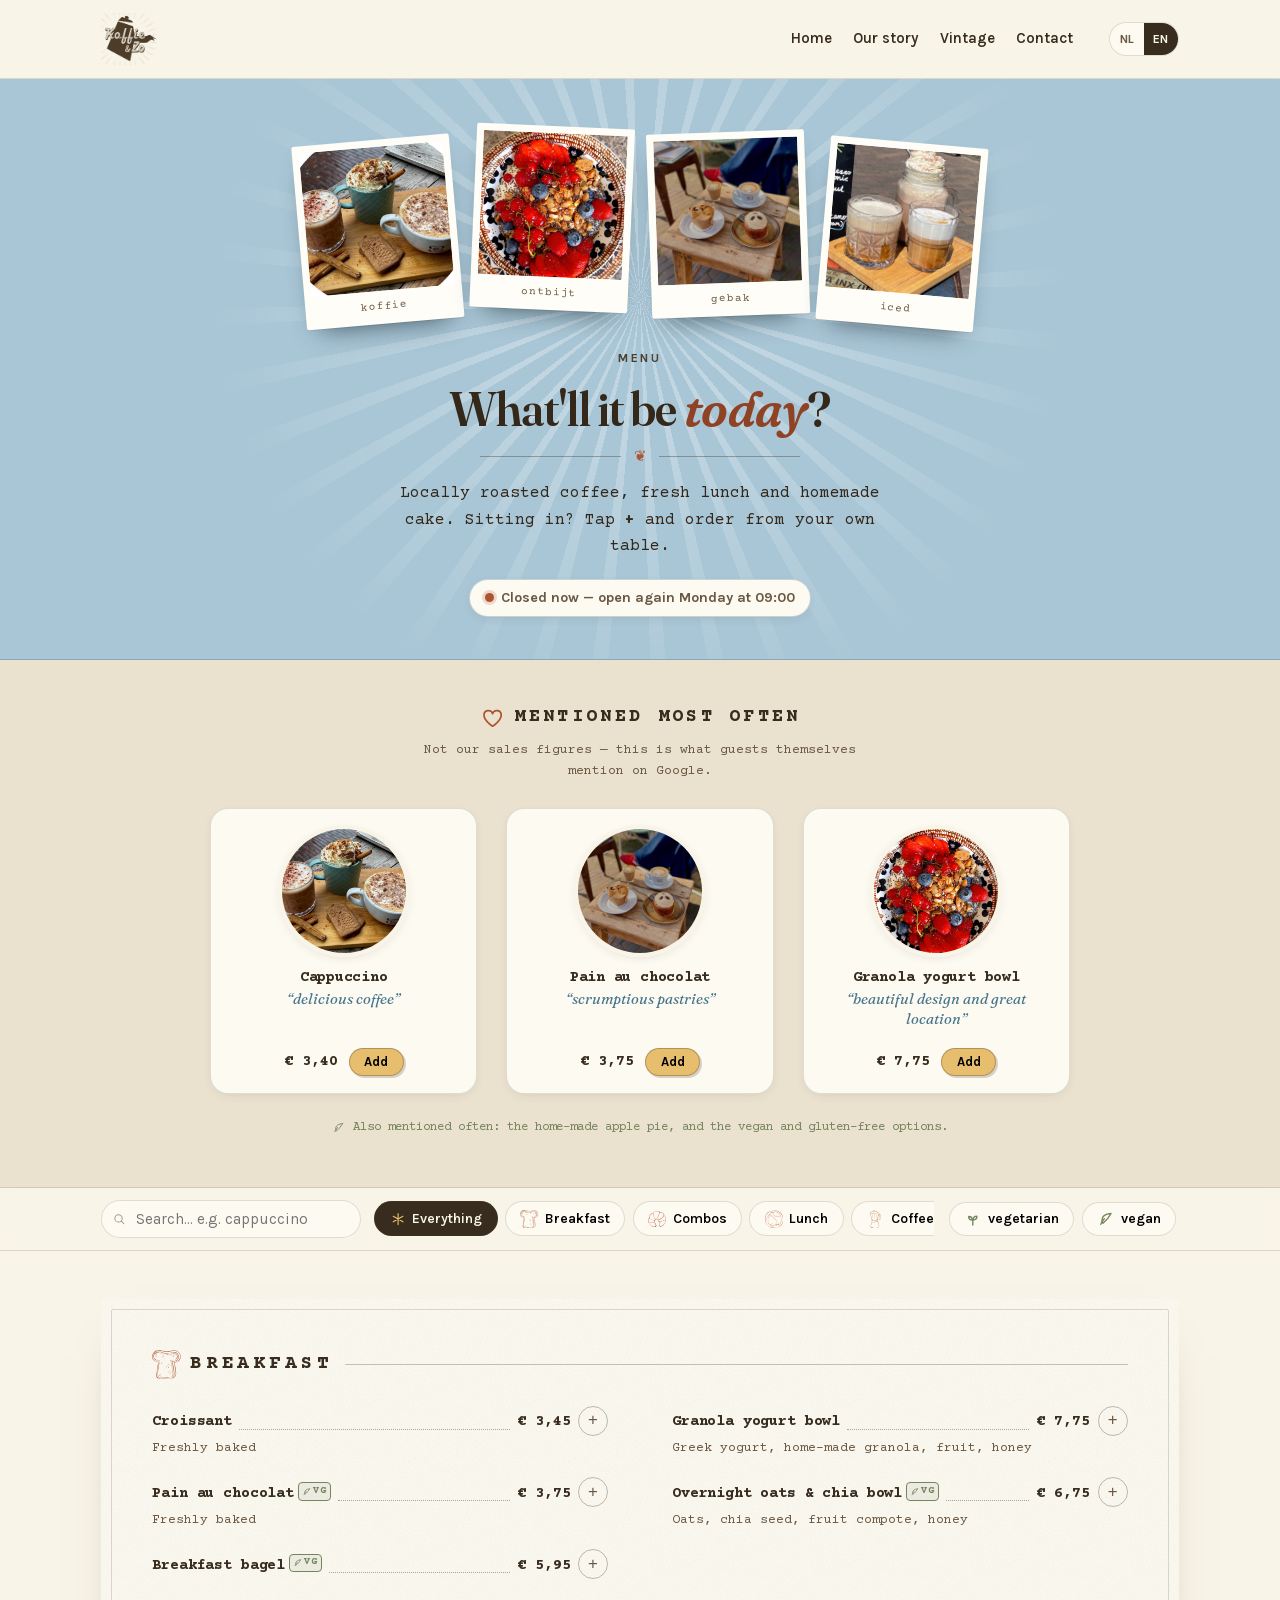
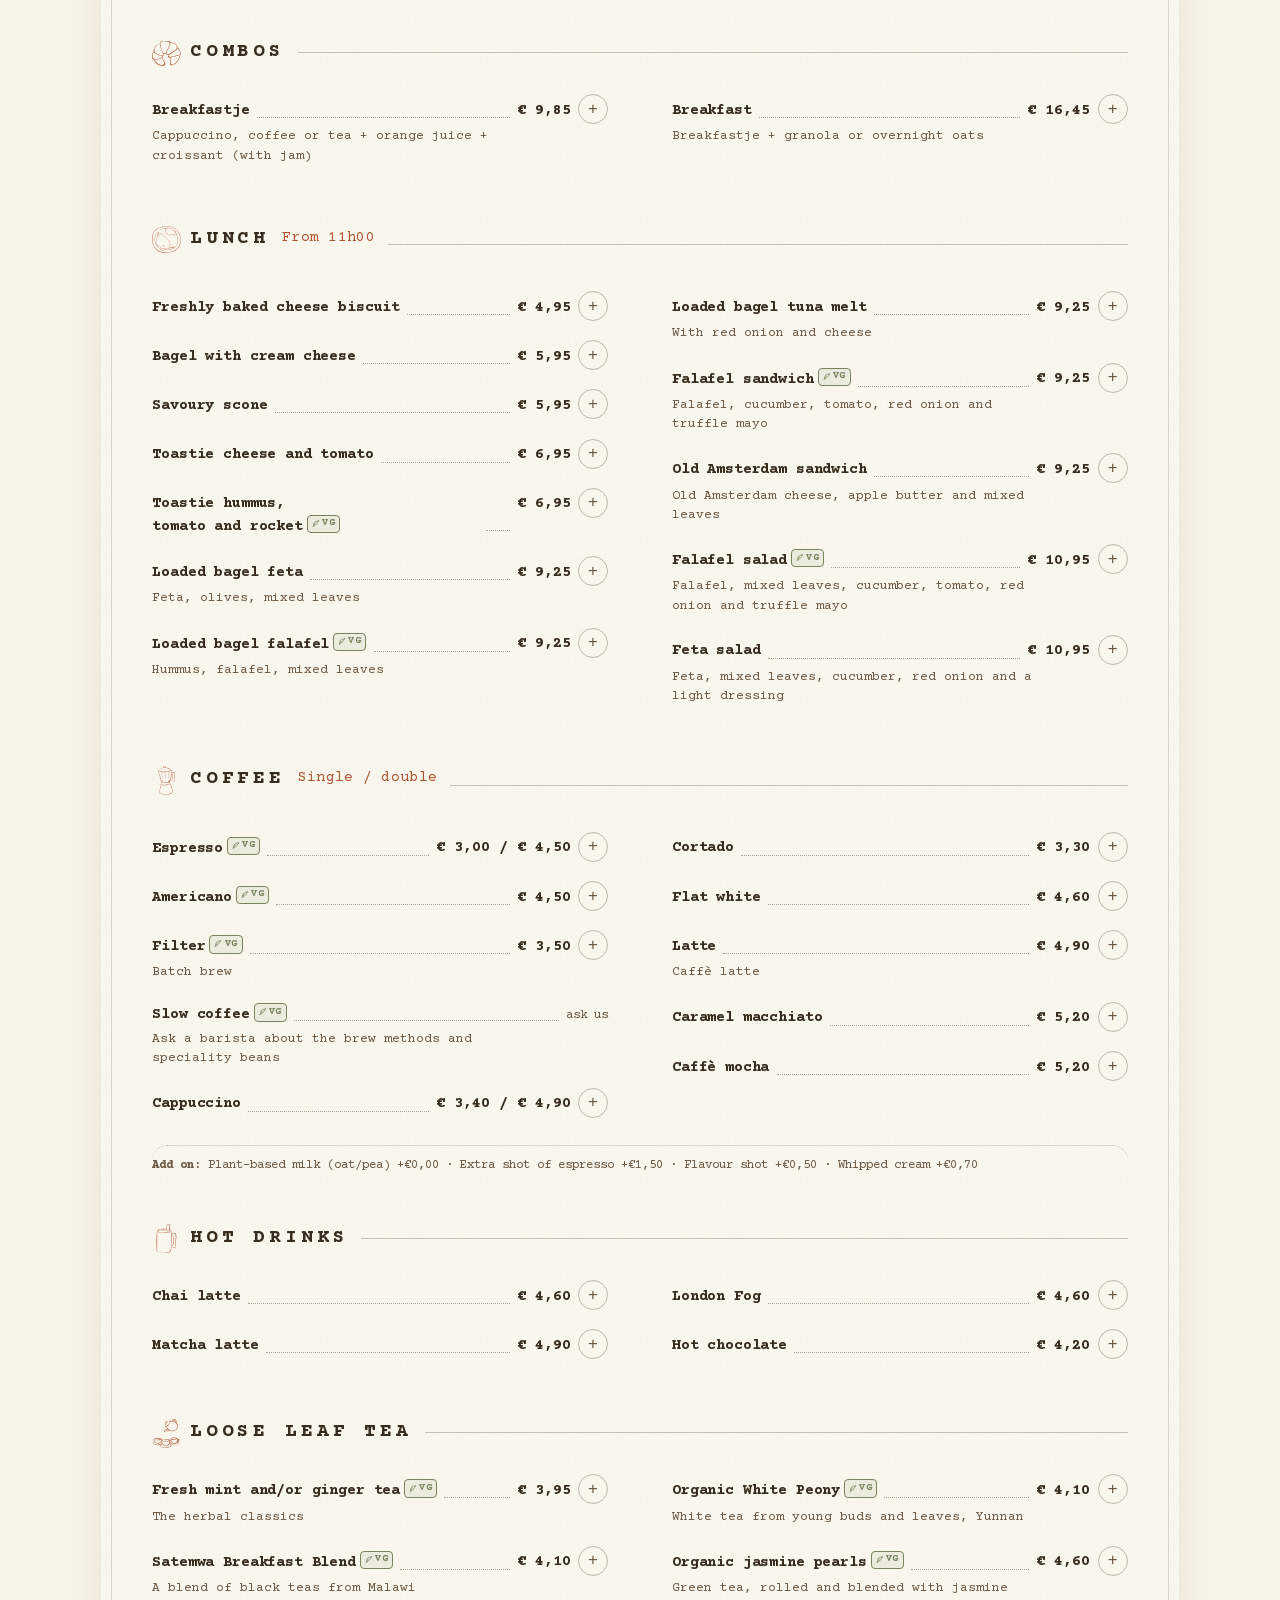
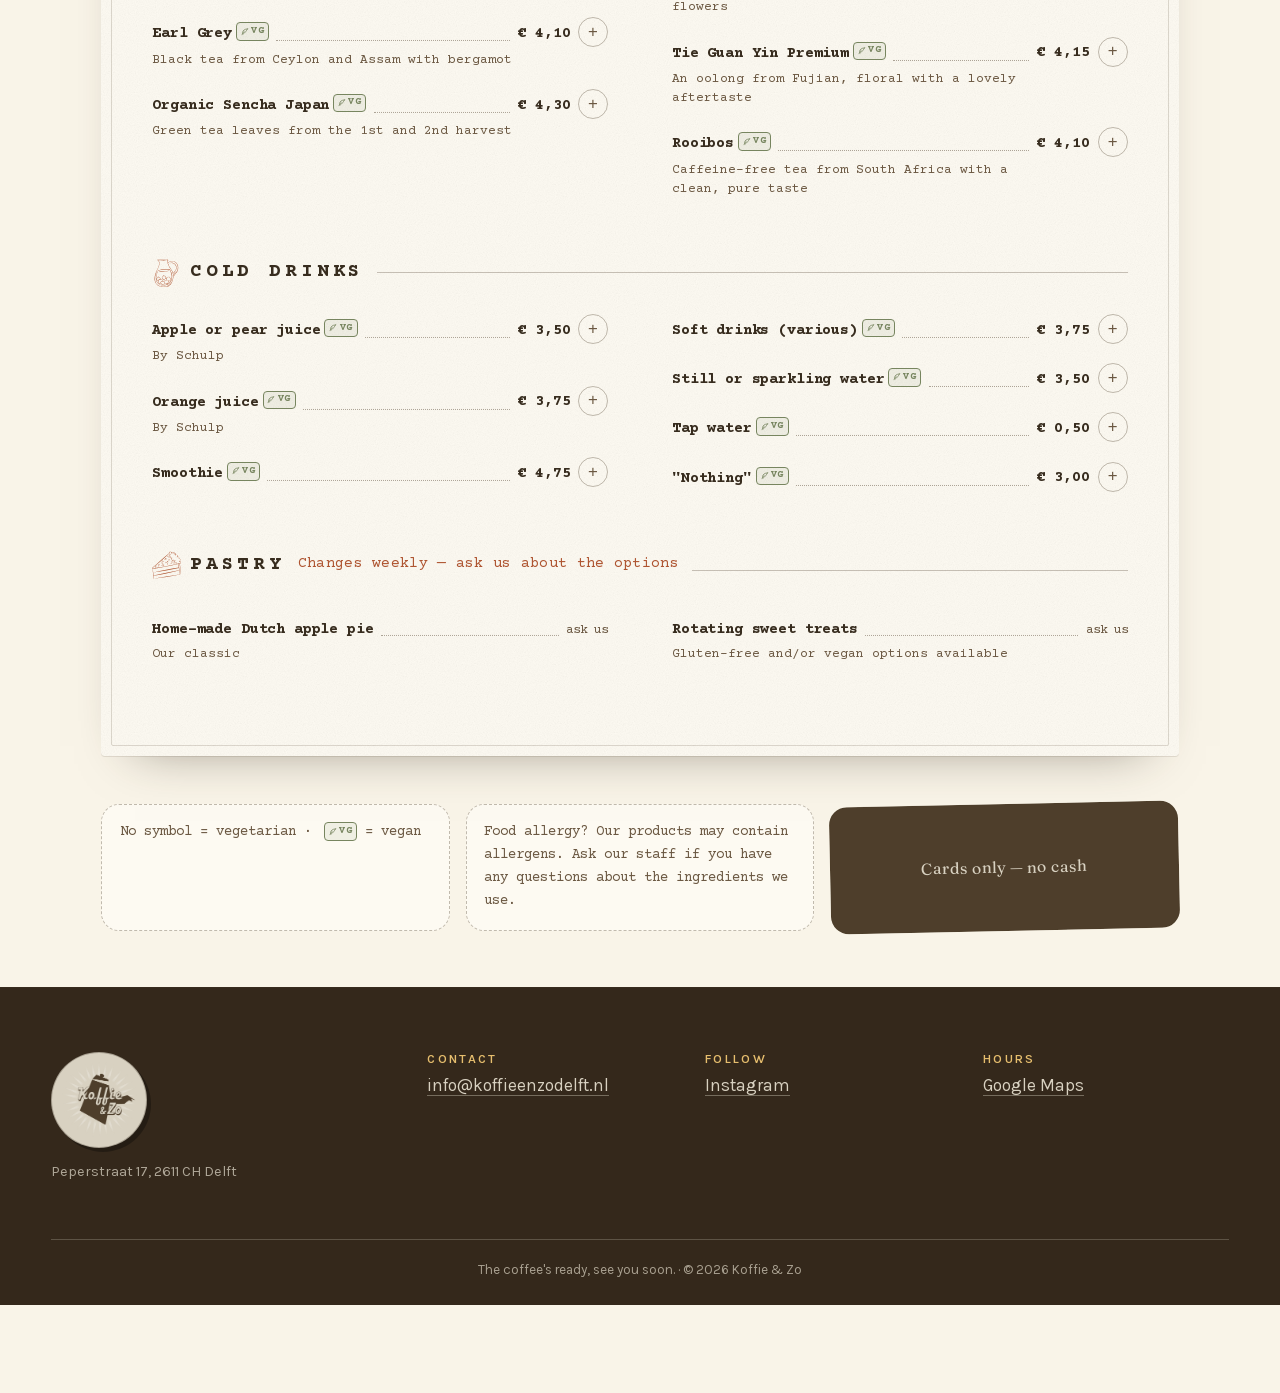
==== commit fea06b0e: "Align the favourite cards and use the two new icons Co-Authored-By: Claude Opus 5 <noreply@anthropic" ====
--- a/menu.html
+++ b/menu.html
@@ -33,6 +33,8 @@
     <symbol id="i-drinkjar" viewBox="0 0 56.271 56.271"><path fill="currentColor" d="M48.352,8.092C43.958,2.603,35.568,1.991,31.18,7.545c-0.188-1.523-0.12-3.123,0.331-4.841 c0.013-0.051,0.015-0.098,0.008-0.141c0.187-0.093,0.292-0.33,0.087-0.509c-2.063-1.802-5.676-1.768-8.311-1.952 c-4.232-0.297-8.494,0.035-12.57,1.227c-0.121,0.035-0.14,0.141-0.102,0.227c-0.126,0.091-0.175,0.294-0.004,0.41 c7.798,5.296,0.385,16.091-2.226,22.41C6.239,29.589,4.54,35.159,5.106,40.864c0.66,6.656,4.797,10.599,10.207,12.379 c-0.082,0.351-0.136,0.708-0.116,1.071c0.008,0.143,0.117,0.212,0.229,0.226c-0.061,0.077-0.055,0.213,0.066,0.263 c5.222,2.188,11.646,1.941,16.619-0.815c0.142-0.079,0.126-0.258,0.04-0.366c0.017-0.287-0.001-0.58-0.114-0.837 c1.874-0.775,3.572-1.89,4.855-3.532c2.86-3.662,4.338-8.905,4.868-13.424c0.19-1.617,0.224-3.178,0.091-4.7 c0.005,0.003,0.008,0.007,0.013,0.01c0.12,0.553,0.69,1,1.206,1.164c0.641,0.203,1.342,0.025,1.817-0.451 c0.801-0.803,0.464-2.155-0.503-2.518C51.72,25.464,53.453,14.465,48.352,8.092z M21.072,0.666 c2.717,0.053,7.104,0.007,9.624,1.604C28,3.712,23.954,3.234,21.034,3.045c-3.247-0.21-6.46-0.779-9.636-1.472 C14.606,1.046,17.81,0.602,21.072,0.666z M15.606,54.499c0.053-0.039,0.09-0.096,0.084-0.184c-0.023-0.326-0.014-0.634,0.021-0.947 c2.877,0.881,6.085,1.178,9.323,0.938c2.187-0.162,4.463-0.536,6.542-1.319c0.049,0.213,0.093,0.428,0.134,0.646 C26.271,55.851,21.308,56.21,15.606,54.499z M38.465,44.887c-3.526,7.872-12.087,9.91-20.096,8.394 C0.462,49.893,5.663,31.913,11.013,19.977C13.4,14.65,17.665,6.208,11.578,1.99C15.143,3,18.757,3.603,22.466,3.768 c2.617,0.116,5.86,0.47,8.287-0.756c-2.286,9.479,6.588,15.508,9.497,23.701C42.334,32.584,40.941,39.36,38.465,44.887z M41.154,27.487c-0.37-1.306-0.866-2.594-1.542-3.871c-2.293-4.336-5.878-8.244-7.572-12.719 c4.349-4.663,11.544-3.622,14.277,2.232c2.548,5.457-0.338,11.082-5.034,14.183C41.211,27.359,41.174,27.421,41.154,27.487z M43.56,29.015c-0.363,0.18-0.098,0.674,0.252,0.608c0.004,0.001,0.006,0.005,0.01,0.005c1.041,0.135,1.241,1.458,0.358,1.961 c-0.372,0.212-0.806,0.187-1.171-0.026c-0.339-0.197-0.49-0.535-0.755-0.8c-0.071-0.072-0.17-0.081-0.254-0.05 c-0.08-0.111-0.16-0.223-0.243-0.331c-0.108-0.861-0.291-1.708-0.512-2.55c0.089,0.088,0.222,0.124,0.362,0.035 c5.671-3.58,8.567-11.041,4.281-16.889c-3.387-4.622-10.427-5.004-13.994-0.481c-0.275-0.785-0.497-1.585-0.634-2.411 C36.32,2.52,45.133,3.217,48.884,10.12C52.353,16.504,50.275,25.683,43.56,29.015z"/> <path fill="currentColor" d="M39.425,31.896c-0.304-4.026-2.867-7.902-4.662-11.39c-0.057-0.11-0.149-0.129-0.24-0.116 c-0.003-0.001-0.006,0-0.009-0.002c-0.035-0.082-0.106-0.148-0.228-0.169c-7.445-1.277-14.994-0.703-22.021,2.155 c-0.07,0.028-0.105,0.082-0.123,0.141c-0.095,0.078-0.128,0.229,0.01,0.312c5.908,3.557,17.287,3.671,22.28-1.774 c2.993,6.305,5.364,11.105,3.563,18.231c-1.845,7.298-7.645,11.612-15.15,11.8C15.858,51.26,10.389,47.92,8.668,40.931 c-1.563-6.347,1.357-12.543,3.407-18.389c0.043-0.123-0.154-0.208-0.212-0.089c-3.162,6.449-5.784,14.351-2.859,21.352 c2.578,6.174,8.32,8.226,14.672,7.817c5.966-0.383,11.717-3.419,14.035-9.169C38.941,39.401,39.675,35.207,39.425,31.896z M12.746,22.663c6.942-2.213,13.785-2.95,21.008-1.809C28.786,25.668,18.619,25.445,12.746,22.663z"/> <path fill="currentColor" d="M33.396,34.671c-0.761-0.168-1.53,0.504-2.147,0.842c-0.606,0.332-1.212,0.664-1.818,0.996 c-0.39,0.214-1.331,0.508-1.575,0.955c-0.455,0.834,0.358,3.198,1.253,3.726c-0.988-0.202-2.086-0.425-2.987-0.338 c-1.536,0.148-1.986,3.168-1.918,4.386c0.005,0.081,0.123,0.128,0.164,0.044c0.5-1.012,0.646-3.487,1.908-3.859 c0.403-0.119,2.099,0.259,2.352,0.298c0.637,0.097,1.863,0.09,2.409,0.431c1.188,0.744,0.461,3.258-0.035,4.353 c-0.947,2.089-3.378,1.287-5.218,0.888c-0.061-0.013-0.115-0.005-0.163,0.011c-0.069-0.351-0.341-0.613-0.621-0.999 c-0.764-1.051-1.739-2.658-2.809-3.403c-0.467-0.325-0.778-0.404-1.373-0.236c-0.07,0.02-0.141,0.051-0.211,0.075 c0.062-1.556-0.14-3.185-1.889-3.428c-0.269-0.037-0.599-0.062-0.95-0.077c0.045-0.091,0.043-0.205-0.047-0.299 c-0.937-0.988-1.87-1.982-2.812-2.965c-0.445-0.464-0.928-1.139-1.588-1.319c-1.354-0.367-2.339,1.252-3.087,2.103 c-0.727,0.828-2.053,2.02-1.522,3.269c0.312,0.733,1.212,1.29,1.78,1.809c0.638,0.583,1.234,1.099,2.002,1.473 c-0.043,1.171-0.086,2.5,0.235,3.557c0.547,1.799,3.209,1.184,4.689,1.025c0.83,1.312,1.907,2.609,3.091,2.786 c1.334,0.199,4.608-1.508,5.062-2.817c0.018,0.007,0.031,0.019,0.052,0.023c1.375,0.299,4.461,1.282,5.495-0.06 c0.674-0.874,0.81-2.469,1.013-3.514c0.045-0.23,0.144-0.562,0.225-0.914c0.067,0.078,0.167,0.121,0.28,0.076 c1.268-0.513,4.125-1.631,4.353-3.198C37.194,38.939,34.804,34.982,33.396,34.671z M12.514,42.755 c-0.002,0.074-0.005,0.158-0.008,0.234c-0.818-0.574-1.523-1.306-2.248-1.992c-0.62-0.587-0.993-1.511-0.751-2.418 c0.109-0.409,1.168-1.415,1.514-1.804c0.626-0.705,0.744-0.904,1.784-1.029c1.129-0.136,1.06-0.016,1.734,0.694 c0.907,0.956,1.804,1.92,2.705,2.881c-1.572-0.002-3.505,0.294-4.293,1.354C12.503,41.277,12.533,42.042,12.514,42.755z M15.056,47.508c-1.119-0.18-1.745-0.301-1.872-1.601c-0.145-1.49-0.389-3.204,0.291-4.551c0.549-1.089,1.228-1.162,2.389-1.3 c0.567-0.067,1.139-0.1,1.71-0.107c0.861-0.01,1.66,0.076,2.224,0.851c0.381,0.523,0.267,1.597,0.226,2.274 c-1.303,0.605-2.628,1.705-3.76,2.405c-0.014,0.008-0.013,0.022-0.023,0.032c-0.004,0.004-0.007,0.009-0.01,0.014 c-0.019,0.024-0.04,0.046-0.043,0.074c-0.025,0.067-0.024,0.145,0.018,0.227c0.248,0.48,0.587,1.138,0.996,1.817 C16.488,47.601,15.749,47.62,15.056,47.508z M23.02,49.271c-1.034,0.597-2.097,1.214-3.331,0.379 c-1.285-0.869-2.176-2.731-2.966-4.049c1.322-0.812,3.964-2.809,5.24-2.098c0.351,0.196,0.822,1.004,1.056,1.297 c0.41,0.516,1.847,1.883,1.922,2.455C25.071,48.256,23.74,48.855,23.02,49.271z M36.037,40.871 c-0.671,0.959-2.56,1.701-3.598,2.157c0.052-0.377,0.046-0.738-0.114-0.984c-0.384-0.587-1.742-0.577-2.336-0.681 c-0.176-0.031-0.371-0.072-0.561-0.11c0.015-0.012,0.034-0.02,0.042-0.036c0.017-0.031,0.033-0.061,0.05-0.092 c0.049-0.09-0.034-0.23-0.145-0.189c-0.293-0.525-0.541-1.071-0.745-1.638c-0.289-0.449-0.24-0.874,0.149-1.274 c0.429-0.886,1.01-1.058,1.85-1.517c0.518-0.283,1.551-1.138,2.124-1.158c0.919-0.033,1.7,1.08,2.129,1.7 C35.564,38.032,36.847,39.713,36.037,40.871z"/> <path fill="currentColor" d="M27.278,35.327c-1.153-1.299-3.717-4.064-5.541-2.353c-0.494,0.463-0.888,1.131-1.291,1.66 c-0.356,0.467-0.938,1.005-1.148,1.559c-0.212,0.561-0.107,0.934,0.325,1.15c0.006,0.011,0.002,0.022,0.011,0.032 c1.091,1.336,2.816,4.36,4.78,2.912c0.696-0.513,1.334-1.14,1.99-1.705c0.483-0.416,1.281-0.858,1.569-1.435 C28.351,36.388,27.811,35.928,27.278,35.327z M26.952,36.667c-0.105,0.959-0.748,1.256-1.456,1.866 c-0.403,0.347-0.907,1.004-1.382,1.191c-1.55,0.609-2.989-1.322-4.012-2.354c0.076-0.101,0.085-0.255-0.049-0.338 c-0.646-0.4,0.899-2.039,1.113-2.317c0.796-1.034,1.129-2.062,2.926-1.319c0.615,0.254,1.236,0.892,1.721,1.334 C26.498,35.354,27.056,35.714,26.952,36.667z"/></symbol>
     <symbol id="i-cake" viewBox="0 0 39.811 39.811"><path fill="currentColor" d="M39.626,16.861c0.497-0.911-0.052-2.512-1.066-2.897c0.686-0.571,1.148-1.419,0.862-2.338 c-0.26-0.834-1.049-1.345-1.874-1.299c0.599-1.701-1.424-3.468-2.878-1.973c-0.11,0.113,0.031,0.303,0.17,0.221 c0.48-0.284,1.274-0.58,1.789-0.173c0.668,0.529,0.817,1.373,0.376,2.09c-0.099,0.161,0.064,0.358,0.24,0.312 c0.961-0.252,1.81,0.512,1.795,1.477c-0.01,0.664-0.419,1.205-0.912,1.604c-0.083-0.001-0.161-0.02-0.248-0.004 c-0.009-0.143-0.033-0.283-0.083-0.416c-0.062-0.168-0.285-0.134-0.304,0.041c-0.054,0.498-0.022,0.964-0.151,1.459 c-0.053,0.203,0.229,0.266,0.305,0.084c0.085-0.202,0.149-0.428,0.19-0.658c0.029,0.006,0.06,0.009,0.094-0.009 c0.04-0.02,0.078-0.047,0.118-0.07c0.406,0.17,0.757,0.344,1.013,0.773c0.281,0.473,0.373,1.083,0.09,1.577 c-0.488,0.852-1.622,0.954-2.41,0.511c0.01-0.048,0.027-0.092,0.03-0.142c0.012-0.211-0.257-0.236-0.36-0.097 c-0.011,0.015-0.024,0.028-0.035,0.043c-0.07,0.01-0.123,0.064-0.107,0.132c-0.31,0.383-0.676,0.707-1.229,0.592 c-0.645-0.134-1.001-0.867-0.875-1.477c0.026-0.126-0.099-0.184-0.184-0.134c-0.033-0.084-0.111-0.147-0.216-0.111 c-0.668,0.23-1.299,0.446-1.937-0.043c-0.686-0.525-0.713-1.467-0.242-2.141c0.033-0.047,0.032-0.095,0.027-0.141 c0.216,0.121,0.451,0.207,0.706,0.212c0.216,0.005,0.235-0.292,0.049-0.359c-0.504-0.181-0.91-0.369-1.253-0.793 c-0.12-0.149-0.358,0.043-0.262,0.202c0.12,0.2,0.28,0.374,0.458,0.527c-0.04,0.01-0.081,0.015-0.113,0.052 c-0.62,0.706-1.517,0.296-1.636-0.402c0.21-0.138,0.385-0.331,0.483-0.594c0.066-0.177-0.174-0.322-0.312-0.216 c-0.002-0.123-0.16-0.23-0.254-0.114c-0.138,0.172-0.228,0.347-0.281,0.519c-0.538,0.245-1.168,0.083-1.505-0.572 c-0.387-0.753-0.131-1.648,0.208-2.364c0.1-0.212-0.112-0.477-0.339-0.339c-0.302,0.27-0.623,0.28-0.964,0.03 c-0.78-0.049-0.878-0.489-0.294-1.32c0.131-0.094,0.052-0.276-0.077-0.276c0.061-0.055,0.12-0.112,0.17-0.182 c0.097-0.136-0.121-0.303-0.232-0.179c-0.426,0.475-1.269,0.359-1.593-0.187c-0.364-0.614,0.029-1.297,0.466-1.749 c0.095,0.119,0.212,0.223,0.347,0.3c0.198,0.113,0.355-0.172,0.176-0.3c-0.409-0.293-0.403-0.748-0.265-1.181 c0.051-0.16-0.174-0.297-0.288-0.168c-0.184,0.21-0.244,0.462-0.223,0.709c-0.01-0.023-0.02-0.047-0.044-0.062 c-1.129-0.717-1.431-2.367-0.172-3.149c1.019-0.634,1.93-0.101,2.413,0.759c-0.013,0.058-0.031,0.111-0.04,0.173 c-0.006,0.048,0.009,0.087,0.033,0.118c-0.247,0.008-0.492,0.031-0.705,0.072c-0.237,0.045-0.131,0.388,0.098,0.356 c0.322-0.045,0.647-0.043,0.967,0.009c0.056,0.039,0.122,0.047,0.187,0.031c0.211,0.05,0.409,0.121,0.63,0.13 c0.138,0.006,0.238-0.198,0.121-0.291c-0.172-0.136-0.385-0.208-0.608-0.256c-0.023-0.229-0.09-0.437-0.181-0.629 c0.716-0.941,2.331-0.548,2.189,0.914c-0.018,0.18,0.224,0.315,0.37,0.213c1.146-0.804,2.304,0.264,1.911,1.496c0,0,0,0,0,0.001 c-0.303-0.201-0.623-0.366-0.908-0.481c-0.177-0.072-0.29,0.214-0.129,0.305c0.342,0.194,0.666,0.402,0.96,0.663 c0.019,0.091,0.078,0.161,0.173,0.177c0.213,0.229,0.397,0.482,0.628,0.689c0.179,0.16,0.402-0.039,0.315-0.243 c-0.094-0.22-0.256-0.418-0.439-0.605c0.724-0.234,1.536-0.116,2.021,0.56c0.54,0.753,0.323,1.82-0.299,2.453 c-0.103,0.105,0.033,0.299,0.162,0.21c0.94-0.649,1.211-1.982,0.543-2.937c-0.537-0.768-1.641-1.099-2.527-0.794 c0.555-1.466-0.948-2.7-2.297-2.119c-0.178-1.493-2.099-1.936-2.894-0.86c-0.699-0.905-2.146-1.178-3.124-0.423 c-0.655,0.506-0.912,1.264-0.822,1.979c-0.023,0.001-0.045-0.001-0.068,0.016C15.171,9.607,7.67,16.801,0.07,23.598 c-0.1,0.09-0.08,0.201-0.015,0.281c-0.035,0.021-0.06,0.055-0.043,0.108C1.459,28.618,2,33.335,1.523,38.164 c-0.029,0.294,0.423,0.287,0.457,0c0.164-1.378,0.227-2.737,0.21-4.083c11.751-1.728,23.679-4.125,35.164-7.137 c0.04-0.01,0.056-0.038,0.079-0.06c0.118,1.877,0.19,3.75,0.345,5.525c-11.873,2.167-24.217,2.871-35.833,6.152 c-0.194,0.055-0.112,0.336,0.082,0.298c12.194-2.4,24.772-3.246,36.838-6.202c0.277-0.068,0.158-0.476-0.117-0.424 c-0.246,0.047-0.494,0.089-0.741,0.134c-0.031-2.815,0.049-6.068-0.35-9.125c0.046-0.074,0.024-0.171-0.037-0.243 c-0.248-1.778-0.659-3.486-1.362-4.993c-0.019-0.04-0.053-0.055-0.086-0.072c0.181-0.117,0.345-0.255,0.449-0.436 c0.398,0.299,0.912,0.402,1.412,0.35c0.001,0.013-0.009,0.02-0.007,0.033c0.975,4.711,1.155,9.336,0.946,14.125 c-0.009,0.219,0.31,0.208,0.334,0c0.55-4.775,0.142-9.556-0.836-14.247c0,0,0,0,0,0C38.951,17.607,39.381,17.309,39.626,16.861z M0.238,23.988c-0.002-0.006-0.004-0.011-0.006-0.017c0.053,0.002,0.108-0.009,0.158-0.052c7.706-6.628,15.795-13.1,22.995-20.276 c0.161,0.62,0.576,1.179,1.248,1.462c0.087,0.036,0.146-0.027,0.162-0.102c0.014,0.078,0.032,0.155,0.062,0.229 c-0.824,0.449-1.202,1.674-0.577,2.438c0.394,0.482,1.08,0.63,1.616,0.397c-0.39,0.398-0.496,1.011-0.158,1.515 c0.352,0.524,0.965,0.635,1.523,0.494c-0.332,1.038-0.398,2.253,0.593,2.964c0.384,0.275,0.878,0.349,1.31,0.235 c0.135,0.73,0.919,1.267,1.669,1.057c-0.15,0.684,0.014,1.417,0.569,1.921c0.638,0.58,1.795,0.726,2.459,0.125 c-0.126,0.558,0.072,1.15,0.499,1.509c-11.3,2.254-22.622,4.738-34.079,6.08C0.262,23.968,0.253,23.98,0.238,23.988z M37.057,22.974c-11.719,1.882-23.58,3.884-35.119,6.661c-0.161,0.039-0.09,0.269,0.067,0.244 c11.734-1.882,23.436-4.283,35.119-6.476c0.136,1.044,0.219,2.105,0.29,3.165c-0.045-0.034-0.103-0.052-0.173-0.039 c-11.693,2.231-23.433,4.68-35.058,7.256c-0.074-3.254-0.673-6.428-1.861-9.563c5.191,0.176,10.655-1.304,15.745-2.202 c6.212-1.095,12.431-2.258,18.575-3.691c0.119-0.028,0.157-0.115,0.161-0.206c0.028,0.01,0.047,0.032,0.076,0.04 c0.307,0.088,0.663,0.061,0.982-0.058c0,0.023-0.014,0.043-0.004,0.069C36.459,19.679,36.817,21.304,37.057,22.974z"/> <path fill="currentColor" d="M9.046,17.823c-0.017-0.052-0.109-0.065-0.119,0C8.853,18.32,8.723,18.761,8.372,19.1 c-0.051-0.537,0.176-1.071,0.653-1.362c0.07-0.043,0.009-0.146-0.064-0.109c-0.684,0.343-1.021,1.053-0.835,1.799 c0.021,0.084,0.134,0.138,0.209,0.085C8.863,19.141,9.266,18.48,9.046,17.823z"/> <path fill="currentColor" d="M9.699,18.019c-0.132-0.031-0.228,0.162-0.096,0.228c0.062,0.031,0.111,0.073,0.169,0.108 c-0.179,0.63,0.189,1.301,0.845,1.474c0.056,0.015,0.137-0.019,0.146-0.083C10.86,19.016,10.46,18.198,9.699,18.019z M9.899,18.435 c0.367,0.261,0.595,0.621,0.616,1.09C10.072,19.347,9.828,18.903,9.899,18.435z"/> <path fill="currentColor" d="M9.196,19.766c-0.085-0.057-0.16-0.009-0.192,0.062c0-0.094-0.135-0.131-0.163-0.029 c-0.138,0.506-0.194,1.021-0.132,1.544c0.011,0.093,0.082,0.161,0.181,0.138C9.654,21.298,9.849,20.201,9.196,19.766z M8.976,21.136c-0.049-0.405-0.049-0.793,0.022-1.2c0.009,0.03,0.02,0.06,0.051,0.082C9.433,20.298,9.353,20.91,8.976,21.136z"/> <path fill="currentColor" d="M5.64,22.313c-0.348-0.663-1.276-0.846-1.832-0.329c-0.048,0.045-0.051,0.093-0.039,0.138 c-0.013,0.033-0.011,0.075,0.025,0.103c0.517,0.393,1.141,0.498,1.76,0.302C5.645,22.497,5.685,22.398,5.64,22.313z M4.077,22.186 c0.379-0.264,0.867-0.203,1.174,0.122C4.848,22.413,4.449,22.372,4.077,22.186z"/> <path fill="currentColor" d="M6.157,20.533c-0.308-1.026-1.54,0.312-1.91,0.475c-0.102,0.045-0.07,0.173,0.01,0.218 c-0.008,0.041,0.006,0.084,0.06,0.087c0.464,0.025,1.031,0.247,1.466-0.013C6.038,21.148,6.248,20.836,6.157,20.533z M5.802,20.956 c-0.077,0.229-0.434,0.258-0.635,0.26c-0.218,0.002-0.434-0.025-0.651-0.039c0.081-0.037,0.158-0.081,0.236-0.142 c0.179-0.141,0.398-0.483,0.623-0.519c0.132-0.109,0.232-0.058,0.303,0.151C5.883,20.756,5.925,20.852,5.802,20.956z"/> <path fill="currentColor" d="M14.322,18.972c-0.777,0.17-1.158,1.153-0.651,1.798c0.049,0.062,0.152,0.048,0.203,0 c0.483-0.461,0.766-1.086,0.714-1.761C14.575,18.847,14.363,18.836,14.322,18.972z M14.296,19.131 c-0.025,0.495-0.181,0.925-0.504,1.294C13.551,19.95,13.803,19.319,14.296,19.131z"/> <path fill="currentColor" d="M15.218,18.392c-0.139-0.105-0.326,0.135-0.188,0.243c0.018,0.014,0.031,0.032,0.049,0.046 c-0.179,0.868,0.584,1.742,1.489,1.637c0.112-0.013,0.191-0.119,0.131-0.228C16.327,19.417,15.831,18.854,15.218,18.392z M15.221,18.814c0.413,0.353,0.766,0.756,1.061,1.212C15.68,19.979,15.207,19.411,15.221,18.814z"/> <path fill="currentColor" d="M15.453,17.375c-0.715-0.786-2.174-0.442-2.451,0.586c-0.045,0.168,0.179,0.233,0.257,0.101 c0.781,0.202,1.553,0.037,2.193-0.463C15.523,17.545,15.505,17.432,15.453,17.375z M13.35,17.897 c0.313-0.626,1.167-0.828,1.727-0.418C14.574,17.852,13.969,17.996,13.35,17.897z"/> <path fill="currentColor" d="M14.102,14.392c-0.021-0.04-0.051-0.059-0.083-0.069c0.03-0.036,0.062-0.078,0.088-0.107 c0.067-0.076-0.038-0.183-0.112-0.112c-0.34,0.324-1.467,1.714-0.496,1.965c0.283,0.073,0.618-0.068,0.778-0.31 C14.555,15.337,14.302,14.784,14.102,14.392z M13.501,15.272c0.017-0.211,0.175-0.48,0.34-0.713c0.1,0.211,0.238,0.465,0.235,0.706 C14.067,15.863,13.449,15.902,13.501,15.272z"/> <path fill="currentColor" d="M14.42,13.297c-0.018-0.035-0.05-0.051-0.09-0.045c-0.046-0.02-0.085-0.048-0.132-0.066 c-0.155-0.059-0.268,0.203-0.114,0.27c0.053,0.023,0.097,0.055,0.148,0.08c-0.003,0.88,0.736,1.635,1.633,1.621 c0.091-0.002,0.191-0.101,0.151-0.198C15.704,14.211,15.145,13.637,14.42,13.297z M14.444,13.65 c0.488,0.283,0.871,0.674,1.145,1.174C14.992,14.726,14.527,14.247,14.444,13.65z"/> <path fill="currentColor" d="M18.329,9.827c-0.146-0.019-0.17,0.152-0.093,0.243c-0.056-0.009-0.119,0.054-0.09,0.124 c0.031,0.074,0.072,0.142,0.11,0.211c-0.032,0.042-0.06,0.076-0.102,0.134c-0.08,0.009-0.156,0.073-0.127,0.166 c0.001,0.004,0.002,0.009,0.004,0.013c-0.395,0.596-0.928,1.611-0.255,1.733c0.292,0.053,0.563-0.262,0.658-0.499 c0.163-0.407,0.05-0.941-0.139-1.322c0.018-0.025,0.034-0.045,0.052-0.07c0.194,0.292,0.453,0.53,0.78,0.688 c0.26,0.125,0.692,0.249,0.922-0.01C20.622,10.592,18.734,9.879,18.329,9.827z M18.109,11.928c-0.261-0.018-0.357-0.105-0.288-0.26 c-0.01-0.223,0.119-0.491,0.274-0.739c0.05,0.17,0.093,0.342,0.095,0.524C18.201,11.616,18.174,11.774,18.109,11.928z M19.655,11 c-0.366,0.414-1.199-0.583-1.359-0.881c0.262,0.095,0.523,0.171,0.772,0.3c0.118,0.061,0.232,0.131,0.341,0.207 C19.564,10.736,19.806,10.829,19.655,11z"/> <path fill="currentColor" d="M22.293,6.375C21.844,6.458,21.457,6.702,21.22,7.1c-0.162,0.271-0.354,0.777-0.084,1.046 c0.21,0.21,0.552,0.136,0.767-0.024c0.433-0.321,0.315-0.937,0.42-1.4c0.016-0.071-0.022-0.119-0.071-0.148 c0.03-0.01,0.055-0.028,0.085-0.037C22.444,6.509,22.398,6.355,22.293,6.375z M21.975,7.151c-0.026,0.283-0.182,1.176-0.542,0.634 c-0.151-0.227-0.145-0.225-0.049-0.448c0.055-0.127,0.113-0.22,0.202-0.326c0.129-0.154,0.288-0.261,0.461-0.348 C22.008,6.825,21.99,6.983,21.975,7.151z"/> <path fill="currentColor" d="M22.852,7.391c-0.114-0.037-0.184,0.091-0.141,0.18c-0.132,0.809,0.459,1.541,1.276,1.623 c0.113,0.011,0.168-0.11,0.153-0.201C24.027,8.282,23.551,7.619,22.852,7.391z M22.938,7.752c0.399,0.267,0.68,0.601,0.819,1.057 C23.283,8.671,22.959,8.247,22.938,7.752z"/> <path fill="currentColor" d="M31.029,16.962c-0.517-0.743-1.644-1.112-2.434-0.559c-0.146,0.102-0.022,0.301,0.137,0.234 c0.024-0.01,0.049-0.011,0.073-0.02c0.544,0.602,1.363,0.832,2.136,0.562C31.024,17.15,31.087,17.045,31.029,16.962z M29.028,16.555c0.575-0.154,1.158-0.047,1.579,0.393C30.038,17.07,29.473,16.937,29.028,16.555z"/> <path fill="currentColor" d="M28.579,14.71c-0.642-0.741-2.142,0.078-2.269,0.897c-0.016,0.105,0.119,0.228,0.206,0.12 c0.338-0.425,0.581-0.831,1.162-0.944c0.122-0.024,0.305-0.042,0.424,0.003c0.547,0.208,0.27,0.597,0.02,0.763 c-0.351,0.234-0.821,0.055-1.184-0.07c-0.084-0.029-0.143,0.108-0.061,0.144c0.482,0.214,1.089,0.455,1.553,0.071 C28.727,15.45,28.851,15.024,28.579,14.71z"/> <path fill="currentColor" d="M27.352,17.383c-0.333-0.618-1.23-1.17-1.923-0.792c-0.123,0.067-0.062,0.252,0.069,0.255 c0.564,0.017,1.036,0.051,1.38,0.468c-0.535,0.019-1.045-0.09-1.53-0.355c-0.097-0.053-0.171,0.083-0.085,0.146 c0.573,0.419,1.226,0.607,1.936,0.545C27.333,17.638,27.42,17.508,27.352,17.383z"/> <path fill="currentColor" d="M21.574,16.838c-0.033-0.045-0.079-0.054-0.123-0.05c0.009-0.07-0.097-0.112-0.134-0.043 c-0.226,0.417-1.032,1.965,0.078,1.819C22.376,18.435,21.942,17.335,21.574,16.838z M21.297,18.251 c-0.345-0.056-0.078-0.839,0.073-1.236c0.124,0.189,0.261,0.393,0.308,0.615C21.729,17.875,21.654,18.31,21.297,18.251z"/> <path fill="currentColor" d="M20.151,15.24c-0.464,0.007-0.919,0.144-1.279,0.448c-0.265,0.224-0.529,0.629-0.197,0.923 c0.691,0.611,1.589-0.454,1.463-1.136c-0.012-0.068-0.062-0.09-0.113-0.089c0.045-0.007,0.089-0.013,0.126-0.016 C20.234,15.363,20.236,15.238,20.151,15.24z M19.879,15.51c-0.029,0.286-0.081,0.553-0.308,0.754 c-0.187,0.166-0.894,0.418-0.722-0.201c0.108-0.388,0.733-0.603,1.137-0.671C19.933,15.408,19.886,15.449,19.879,15.51z"/> <path fill="currentColor" d="M22.487,15.182c-0.329-0.607-1.073-1.363-1.83-1.289c-0.09,0.009-0.133,0.125-0.048,0.177 c0.022,0.014,0.048,0.021,0.071,0.034c-0.021,0.018-0.035,0.043-0.031,0.076c0.1,0.856,0.91,1.419,1.749,1.221 C22.495,15.378,22.531,15.264,22.487,15.182z M20.876,14.197c0.195,0.086,0.394,0.165,0.575,0.286 c0.263,0.176,0.467,0.408,0.644,0.664C21.517,15.185,20.996,14.776,20.876,14.197z"/> <path fill="currentColor" d="M24.28,11.504c-0.433,0.129-2.038,0.52-1.488,1.279c0.555,0.766,1.39-0.07,1.543-0.69 c0.039-0.159-0.168-0.238-0.257-0.108c-0.118,0.172-0.201,0.38-0.341,0.535c-0.212,0.236-0.952,0.267-0.519-0.26 c0.063-0.076,0.32-0.159,0.403-0.197c0.24-0.11,0.485-0.21,0.729-0.312C24.495,11.69,24.443,11.455,24.28,11.504z"/></symbol>
     <symbol id="i-breakfastcup" viewBox="0 0 47.203 47.203"><path fill="currentColor" d="M39.527,17.142c-1.12-2.989-5.043-1.692-7.424-1.022c-0.05,0.014-0.091,0.036-0.123,0.064 c-0.017-1.06-0.024-2.121-0.056-3.18c-0.001-0.029-0.023-0.04-0.029-0.065c0.028-0.308,0.06-0.613,0.059-0.928 c0-0.091-0.045-0.148-0.103-0.186c0.047-1.331-0.97-2.56-2.325-2.767c-0.003,0-0.005,0.002-0.008,0.002 c0.189-2.063,0.099-4.157-0.233-6.185c0.076,0.076,0.242,0.057,0.258-0.063c0.169-1.25-0.979-2.275-2.132-2.635 c-0.021-0.09-0.073-0.17-0.198-0.175c-0.299-0.01-0.566,0.028-0.819,0.086c-0.001,0-0.002,0-0.003,0 c-0.003,0-0.004,0.003-0.007,0.003c-1.343,0.315-2.04,1.525-2.232,3.036c-0.19,1.487-0.148,3.085,0.015,4.693 c-4.078,0.092-8.515-0.022-12.522,0.827c-1.595,0.338-2.969,0.958-3.319,2.48c-0.043,0.033-0.076,0.082-0.083,0.15 C7.041,22.19,7.08,33.579,7.841,44.526c0.014,0.201,0.185,0.282,0.338,0.262c0.481,1.681,2.429,1.746,4.228,1.965 c5.207,0.633,10.495,0.574,15.701-0.027c-0.027,0.09,0.054,0.197,0.158,0.135c0.144-0.086,0.285-0.14,0.423-0.199 c0.007-0.001,0.014-0.001,0.021-0.002c0.085-0.011,0.149-0.051,0.2-0.101c0.07-0.038,0.139-0.082,0.208-0.138 c0.117-0.094,0.076-0.22-0.014-0.297c2.43-1.755,2.576-4.953,2.6-7.911c2.017,0.418,7.902,1.809,7.424-1.491 c-0.015-0.103-0.089-0.144-0.17-0.154c0.2-3.174,0.256-6.358,0.353-9.535C39.391,24.468,40.452,19.611,39.527,17.142z M28.764,13.424c-0.011-0.001-0.015-0.011-0.028-0.011c-0.032,0-0.087,0.004-0.124,0.005c0.03-0.023,0.061-0.047,0.076-0.094 c0.23-0.732,0.407-1.479,0.55-2.234c0.317,0.126,0.514,0.357,0.626,0.647c-0.031,0.278-0.026,0.531-0.172,0.792 c-0.18,0.322-0.447,0.529-0.806,0.612C28.752,13.172,28.723,13.315,28.764,13.424z M28.362,1.261 c0.296,0.305,0.465,0.646,0.625,1.001c-0.001,0.007-0.007,0.01-0.006,0.018c0.287,3.746-0.036,7.249-0.683,10.937 c-0.018,0.102,0.036,0.171,0.104,0.211c-0.222,0.012-0.476,0.03-0.793,0.057c0.873-3.391,1.307-6.886,0.998-10.39 c-0.062-0.706-0.158-1.431-0.424-1.994C28.242,1.154,28.305,1.202,28.362,1.261z M26.942,0.513 c2.715,1.378,0.588,11.134,0.108,13.021c-0.461,0.043-0.986,0.094-1.558,0.148C25.072,10.735,23.022,1.132,26.942,0.513z M25.153,13.713c-4.607,0.431-11.908,1.003-14.037-0.648c0.01-0.041,0.011-0.083-0.017-0.12c-0.143-0.19-0.328-0.324-0.475-0.502 c-0.029-0.069-0.061-0.137-0.078-0.211c-0.011-0.048-0.048-0.068-0.088-0.076c-0.085-0.205-0.106-0.416-0.093-0.627 c0.014-0.017,0.033-0.028,0.039-0.054c0.284-1.305,6.368-1.223,7.452-1.284c2.202-0.124,4.401-0.138,6.606-0.121 C24.663,11.324,24.908,12.555,25.153,13.713z M31.301,13.004c-0.082,5.47-0.038,10.941-0.144,16.411 c-0.086,4.484,1.274,13.644-2.73,16.622c-3.861,0.413-18.473,2.211-20.015-1.866C8.247,33.211,8.5,22.327,8.656,11.374 c1.131-2.908,6.145-2.545,8.6-2.729c2.315-0.174,4.628-0.271,6.949-0.308c0.01,0,0.012-0.009,0.021-0.009 c0.048,0.41,0.096,0.821,0.157,1.23c-3.839-0.1-7.698,0.057-11.508,0.551c-0.855,0.111-2.121,0.065-2.591,0.777 c-0.063-0.005-0.127,0.009-0.162,0.073c-0.34,0.615-0.224,1.888,0.526,2.183c2.3,2.983,15.92,0.929,18.088,0.719 c0.179-0.017,0.235-0.19,0.186-0.316c0.007,0,0.01,0.007,0.018,0.006c0.855-0.085,1.813-1.033,1.365-1.939 c-0.006-0.012-0.021-0.016-0.029-0.027c-0.17-0.389-0.551-0.635-0.999-0.687c0.076-0.425,0.118-0.856,0.168-1.285 c1.248,0.224,2.074,1.427,1.954,2.679c-0.007,0.077,0.037,0.123,0.092,0.154c0.008,0.098,0.011,0.198,0.019,0.295 C31.4,12.775,31.303,12.85,31.301,13.004z M38.678,25.423c-0.103,3.926-0.28,7.859-0.229,11.787 c-0.754,1.231-2.44,0.966-3.774,0.829c-0.987-0.102-1.976-0.181-2.968-0.231c0.003-0.561,0.006-1.113,0.023-1.639 c0.174-5.489,0.295-10.993,0.275-16.491c0.398-0.12,0.755-0.298,1.204-0.304c0.548-0.007,1.1,0.116,1.574,0.393 c0.05,0.029,0.099,0.02,0.143-0.001c-0.061,2.523-0.06,5.047-0.121,7.57c-0.029,1.202-0.064,2.404-0.107,3.606 c-0.071,1.996,0.713,3.865-2.444,3.409c-0.213-0.031-0.311,0.267-0.092,0.332c1.762,0.521,2.365,0.768,3.011-0.737 c0.752-1.75,0.229-5.283,0.275-7.211c0.057-2.404,0.108-4.812,0.051-7.215c-0.008-0.35-0.5-0.356-0.553-0.037 c-0.473-0.421-0.997-0.692-1.643-0.732c-0.394-0.025-0.898,0.038-1.303,0.226c-0.005-0.772-0.002-1.544-0.013-2.316 c0.069,0.065,0.164,0.102,0.284,0.072c1.525-0.479,3.092-0.715,4.702-0.706c1.654,0.878,2.273,2.131,1.859,3.76 C39.104,21.54,38.725,23.644,38.678,25.423z"/></symbol>
+    <symbol id="i-toastedbread" viewBox="0 0 53.963 53.963"><path fill="currentColor" d="M44.114,0.824C40.66,0.065,37.301,1.094,33.969,1.94C27.34,3.623,22.812,1.95,16.485,0.539 C11.968-0.469,6.859-0.091,4.297,3.781c-1.53,1.012-2.811,2.63-3.704,5.098c-2.621,7.248,3.871,14.08,11.175,12.9 c-0.903,5.573-1.574,11.185-2.306,16.782c-0.442,3.379-2.603,9.632-0.4,12.824c1.583,2.294,4.717,2.316,7.208,2.415 c6.871,0.273,13.754-0.032,20.596-0.668c0.011,0.131,0.111,0.255,0.285,0.218c0.629-0.132,1.168-0.359,1.645-0.646 c3.75-1.329,6.33-3.418,6.442-7.758c0.178-6.957-1.615-14.976-3.27-21.707c0.044,0.02,0.093,0.035,0.15,0.038 c5.715,0.289,11.065-3.856,11.773-9.695C54.617,7.587,49.786,2.07,44.114,0.824z M42.117,22.485 c-0.199-0.009-0.317,0.106-0.36,0.251c-0.191-0.108-0.497,0.056-0.454,0.344c0.768,5.096,1.783,10.146,2.468,15.258 c0.283,2.109,0.854,4.466,0.691,6.608c-0.287,3.768-1.921,5.334-4.386,6.639c1.674-2.061,1.873-5.401,1.798-8.054 c-0.208-7.376-2.099-15.141-3.69-22.319c-0.098-0.441-0.721-0.242-0.661,0.182c0.639,4.526,1.566,9.017,2.378,13.516 c0.816,4.523,3.573,15.208-2.45,17.781c0.005-0.205-0.12-0.401-0.382-0.376c-4.61,0.434-9.227,0.729-13.858,0.788 c-5.231,0.067-13.743,1.597-14.06-6.246c-0.156-3.843,1.069-8.281,1.567-12.117c0.578-4.456,1.189-8.908,1.623-13.381 c0.027-0.281-0.451-0.349-0.497-0.067c-0.008,0.047-0.014,0.094-0.022,0.141c-0.025-0.013-0.046-0.032-0.079-0.031 c-4.33,0.206-8.62-1.818-10.265-6.029C-0.41,10.536,2.497,4.731,7.484,3.248c5.86-1.743,11.667,2.425,17.169,3.75 c5.21,1.254,8.637-0.865,13.581-2.131c5.251-1.345,11.357,1.827,11.379,7.857c0.021,5.701-6.014,8.959-11.006,7.684 c-0.546-0.139-0.778,0.7-0.233,0.844c6.754,1.779,14.144-4.211,11.556-11.395c-1.205-3.345-4.336-5.97-7.901-6.282 c-2.814-0.247-5.352,0.976-7.935,1.906C30.083,6.924,26.88,6.909,22.846,5.61C17.362,3.845,10.065,0.764,5.035,3.348 c3.669-4.079,10.544-2.355,15.281-0.98c4.298,1.247,7.896,1.694,12.274,0.69c6.348-1.455,12.366-3.36,17.559,2.093 C56.582,11.908,51.311,22.908,42.117,22.485z"/> <path fill="currentColor" d="M43.329,17.648c-2.411,1.214-5.167,1.138-7.798,1.013c-0.435-0.021-0.433,0.653,0,0.675 c4.773,0.244,14.684-1.633,11.979-8.856c-2.618-6.992-12.311-3.452-17.229-1.5c0.083-0.166,0.021-0.406-0.218-0.396 c-3.854,0.149-7.487-0.449-11.11-1.743c-2.443-0.873-4.821-2.062-7.43-2.345C8.32,4.148,4.598,5.038,3.178,8.269 c-3.219,7.32,4.649,12.986,11.155,11.176c-1.745,7.615-3.848,16.28-4.061,24.103c-0.119,4.377,2.085,8.853,6.965,8.391 c0.019,0.07,0.066,0.133,0.162,0.138c5.71,0.3,11.803,0.148,17.445-0.874c2.166-0.393,3.603-0.798,4.475-2.885 c1.331-3.186,0.031-7.676-0.55-10.904c-1.071-5.95-2.147-11.901-3.252-17.845c-0.076-0.41-0.696-0.235-0.624,0.172 c1.382,7.744,3.652,15.757,4.137,23.61c0.183,2.962,0.427,5.492-3.039,7.03c-1.852,0.822-4.957,0.653-6.944,0.817 c-3.79,0.312-7.587,0.365-11.385,0.498c0.043-0.167-0.025-0.354-0.241-0.33c-10.088,1.139-5.772-13.974-4.886-19.165 c0.725-4.249,1.525-8.489,2.011-12.773c0.003-0.028-0.006-0.05-0.022-0.066c0.083-0.094,0.049-0.279-0.103-0.261 c-4.485,0.536-9.372-0.618-10.828-5.572c-1.165-3.965,1.998-8.21,6-8.538c1.719-0.141,3.421,0.341,5.047,0.841 c5.326,1.639,9.611,3.509,15.258,3.301c-0.033,0.013-0.069,0.027-0.101,0.04c-0.178,0.071-0.114,0.347,0.081,0.295 c4.305-1.157,10.269-4.243,14.495-1.524C48.577,10.648,47.428,15.583,43.329,17.648z"/> <path fill="currentColor" d="M15.368,46.799c-0.61,0.117-1.095,0.33-1.722,0.277c-0.032-0.236,0.047-0.433,0.256-0.601 c0.163-0.131-0.054-0.417-0.226-0.293c-0.383,0.278-0.551,0.696-0.426,1.159c0.019,0.069,0.08,0.14,0.154,0.153 c0.681,0.127,1.608,0.119,2.139-0.396C15.679,46.966,15.535,46.767,15.368,46.799z"/> <path fill="currentColor" d="M15.786,45.569c-0.181,0.012-0.185,0.286,0,0.285c0.132-0.005,0.264,0.002,0.396,0.021 c0.337,0.164,0.395,0.312,0.172,0.444c-0.192-0.008-0.243,0.314-0.046,0.342c0.329,0.047,0.597-0.201,0.562-0.545 C16.816,45.59,16.198,45.542,15.786,45.569z"/> <path fill="currentColor" d="M17.945,48.175c-0.293,0.215-0.551,0.583-0.911,0.668c-0.538,0.128-0.572-0.632-0.284-0.619 c0.103,0.005,0.125-0.156,0.024-0.18c-0.561-0.133-0.722,0.624-0.473,1c0.524,0.792,1.619-0.035,1.883-0.63 C18.248,48.275,18.104,48.058,17.945,48.175z"/> <path fill="currentColor" d="M27.95,31.231c-0.172,0.294-0.365,0.61-0.765,0.556c-0.485-0.066-0.601-0.686-0.316-1.023 c0.157-0.186-0.101-0.454-0.271-0.271c-0.458,0.495-0.379,1.377,0.27,1.678c0.566,0.262,1.498-0.148,1.426-0.847 C28.276,31.151,28.049,31.06,27.95,31.231z"/> <path fill="currentColor" d="M29.85,29.741c-0.486-0.244-1.083-0.179-1.5,0.17c-0.077,0.065,0.032,0.169,0.109,0.109 c0.388-0.302,0.875-0.198,1.252,0.067c0.373,0.262,0.375,0.556,0.497,0.951c0.045,0.145,0.289,0.213,0.36,0.047 C30.797,30.55,30.309,29.971,29.85,29.741z"/> <path fill="currentColor" d="M30.589,32.21c-0.152,0.268,0.266,0.512,0.413,0.241c0.131,0.067,0.137,0.182,0.019,0.345 c-0.1,0.047-0.204,0.069-0.312,0.066c-0.179,0.013-0.359-0.032-0.532-0.07c-0.212-0.047-0.299,0.262-0.09,0.325 c0.468,0.141,1.577,0.262,1.504-0.541C31.547,32.095,30.88,31.698,30.589,32.21z"/> <path fill="currentColor" d="M32.279,26.896c-0.134,0.283-0.444,0.563-0.786,0.472c-0.437-0.116-0.487-0.652-0.266-0.969 c0.104-0.149-0.139-0.34-0.254-0.196c-0.374,0.469-0.317,1.253,0.262,1.546c0.608,0.307,1.315-0.112,1.394-0.758 C32.652,26.807,32.356,26.733,32.279,26.896z"/> <path fill="currentColor" d="M38.35,10.179c-0.521,0.275-1.36-0.071-1.238-0.755c0.037-0.206-0.263-0.297-0.319-0.088 c-0.251,0.941,1.048,1.915,1.795,1.152C38.747,10.326,38.546,10.075,38.35,10.179z"/> <path fill="currentColor" d="M40.335,9.066c-0.239-0.197-0.567-0.282-0.872-0.246c-0.374,0.044-0.497,0.21-0.729,0.468 c-0.103,0.114,0.056,0.274,0.169,0.169c0.23-0.213,0.765-0.236,1.027-0.068c0.443,0.285,0.293,0.729,0.226,1.143 c-0.022,0.137,0.116,0.288,0.256,0.197C40.967,10.363,40.792,9.444,40.335,9.066z"/> <path fill="currentColor" d="M40.682,11.839c-0.493,0.273-1.003,0.466-1.494,0.051c-0.168-0.142-0.394,0.077-0.244,0.244 c0.499,0.553,1.585,0.691,2.007-0.025C41.054,11.936,40.852,11.745,40.682,11.839z"/> <path fill="currentColor" d="M7.675,9.21C7.31,9.516,6.931,9.912,6.406,9.614c-0.505-0.288-0.5-1.041-0.128-1.423 c0.144-0.148-0.07-0.355-0.224-0.224C5.449,8.483,5.432,9.52,6.125,9.977c0.593,0.392,1.78,0.186,1.877-0.632 C8.023,9.163,7.787,9.116,7.675,9.21z"/> <path fill="currentColor" d="M9.132,7.933c-0.3-0.481-0.806-0.777-1.373-0.777c-0.253,0-0.249,0.375,0,0.39 C8.199,7.574,8.552,7.84,8.75,8.229c0.194,0.38,0.075,0.68,0.102,1.069C8.864,9.461,9.05,9.546,9.174,9.431 C9.573,9.061,9.384,8.337,9.132,7.933z"/> <path fill="currentColor" d="M8.627,11.371c-0.012-0.134-0.103-0.244-0.245-0.246C7.84,11.12,7.3,11.113,6.759,11.107 c-0.277-0.003-0.274,0.415,0,0.429c0.463,0.023,0.927,0.046,1.39,0.069c0.012,0.26,0.027,0.519,0.103,0.769 c0.054,0.178,0.365,0.213,0.397,0C8.699,12.036,8.658,11.712,8.627,11.371z"/> <path fill="currentColor" d="M32.07,40.921c-0.2,0.607-1.066,0.403-0.88-0.252c0.051-0.178-0.232-0.31-0.309-0.13 c-0.198,0.465-0.035,1.044,0.492,1.202c0.542,0.162,1.01-0.252,1.066-0.77C32.463,40.751,32.133,40.729,32.07,40.921z"/> <path fill="currentColor" d="M34.151,39.937c-0.255-0.352-0.673-0.487-1.09-0.393c-0.118,0.026-0.095,0.227,0.029,0.214 c0.306-0.032,0.564,0.16,0.706,0.418c0.14,0.253,0.085,0.453,0.028,0.716c-0.043,0.198,0.205,0.375,0.358,0.209 C34.483,40.778,34.396,40.274,34.151,39.937z"/> <path fill="currentColor" d="M35.246,43.553c-0.188,0.289-0.362,0.674-0.678,0.847c-0.195,0.107-0.415,0.126-0.596-0.022 c-0.191-0.157-0.3-0.43-0.083-0.623c0.123-0.11-0.043-0.332-0.179-0.232c-0.504,0.373-0.236,1.115,0.29,1.336 c0.745,0.312,1.457-0.503,1.603-1.156C35.651,43.486,35.368,43.365,35.246,43.553z"/> <path fill="currentColor" d="M19.479,24.879c-0.29,0.216-0.515,0.515-0.832,0.697c-0.417,0.24-1.325,0.132-1.141-0.559 c0.048-0.18-0.212-0.245-0.275-0.076c-0.203,0.547,0.249,1.057,0.781,1.156c0.677,0.125,1.373-0.444,1.692-0.992 C19.782,24.972,19.617,24.776,19.479,24.879z"/> <path fill="currentColor" d="M18.205,23.036c-0.121-0.197-0.471-0.281-0.681-0.288c-0.549-0.018-1.014,0.314-1.121,0.851 c-0.027,0.134,0.156,0.183,0.204,0.056c0.137-0.365,0.568-0.587,0.944-0.529c0.457,0.07,0.278,0.559,0.386,0.904 c0.045,0.142,0.274,0.162,0.308,0C18.301,23.769,18.351,23.274,18.205,23.036z"/> <path fill="currentColor" d="M19.344,12.847c-0.307,0.157-0.592,0.353-0.877,0.546c-0.28-0.19-0.474-0.434-0.562-0.775 c-0.054-0.208-0.359-0.119-0.319,0.088c0.094,0.479,0.355,0.849,0.768,1.109c0.059,0.037,0.143,0.036,0.202,0 c0.347-0.213,0.696-0.419,1.016-0.672C19.747,13.003,19.524,12.755,19.344,12.847z"/> <path fill="currentColor" d="M21.755,11.616c-0.469-0.621-1.258-1.006-2.016-0.707c-0.139,0.055-0.088,0.259,0.063,0.227 c0.669-0.143,1.268,0.217,1.615,0.779c0.365,0.592,0.229,1.014,0.057,1.626c-0.063,0.224,0.201,0.333,0.358,0.209 C22.465,13.247,22.165,12.159,21.755,11.616z"/></symbol>
+    <symbol id="i-wrap" viewBox="0 0 56.609 56.609"><path fill="currentColor" d="M52.44,14.297C45.443,2.89,31.239-1.24,19.132,3.991c-0.053-0.078-0.139-0.131-0.27-0.117 C6.729,5.194-0.242,16.449,0.006,28.018c0.262,12.235,6.759,23.099,19.11,25.899c10.367,2.35,24.188,0.471,31.757-7.64 C58.476,38.132,58.019,23.393,52.44,14.297z M39.17,52.23c-12.02,3.684-28.12,2.28-34.729-9.886 C-2.915,28.804,0.917,7.096,18.437,4.631c0.057,0.084,0.144,0.145,0.255,0.099C31.733-0.669,46.94,4.078,53.103,17.19 c2.957,6.292,3.403,14.463,1.382,21.119C52.275,45.589,46.207,50.074,39.17,52.23z"/> <path fill="currentColor" d="M40.342,39.301c-7.18-10.226-16.753-18.85-26.456-26.631c-0.039-0.032-0.082-0.035-0.122-0.026 c-0.681-0.326-1.368,0.192-1.694,0.842c-0.364,0.727-0.51,1.616-0.717,2.394c-0.189,0.713-0.419,1.434-0.5,2.169 c-0.012,0.013-0.017,0.024-0.03,0.037c-0.255,0.275-0.523,0.447-0.725,0.774c-0.584,0.948-0.563,2.099-0.03,3.011 c-0.014,0.009-0.028,0.018-0.035,0.037c-3.303,8.068-3.208,16.494,2.889,22.372c-9.321-7.556-8.706-19.723-2.745-29.336 c0.067-0.108-0.095-0.196-0.167-0.098C3.295,24.04,3.41,37.748,13.157,44.776c0.087,0.063,0.189-0.04,0.176-0.126 c0.815,0.74,1.714,1.443,2.734,2.09c-0.018,0.091-0.031,0.183-0.027,0.279c0.008,0.161,0.056,0.31,0.129,0.44 c-0.039,0.38,0.153,0.731,0.541,0.994c0.382,0.259,0.827,0.262,1.264,0.328c0.857,0.128,1.322,0.31,1.89,1.15 c0.162,0.24,0.188,0.533,0.378,0.767c1.333,1.641,3.059-0.216,3.571-1.539c0.172,0.057,0.347,0.05,0.513,0 c0.03,0.059,0.078,0.106,0.166,0.104c4.861-0.148,13.116-0.353,17.102-3.391C44.267,43.835,41.991,41.649,40.342,39.301z M24.803,48.059c-0.143,0.49-0.598,0.576-1.011,0.731c-0.075,0.028-0.111,0.087-0.124,0.149c-0.034,0.007-0.065,0.024-0.084,0.062 c-0.129,0.253-0.247,0.542-0.422,0.767c-0.28,0.277-0.561,0.554-0.841,0.831c-0.608-0.148-1.215-0.296-1.823-0.445 c-0.291-0.274-0.359-0.837-0.674-1.153c-0.643-0.645-3.338-0.881-3.256-1.886c0.007-0.087-0.067-0.133-0.142-0.135 c0.038-0.472,0.284-1.083,0.229-1.384c-0.073-0.402-0.292-0.757-0.676-0.906c-0.122-0.047-0.242,0.117-0.171,0.222 c0.272,0.399,0.518,0.694,0.422,1.209c-0.028,0.152-0.08,0.299-0.122,0.447c-3.41-2.81-6.447-6.019-7.636-10.407 c-1.332-4.917,0.198-9.475,1.692-14.136c0.113,0.168,0.238,0.329,0.387,0.474c0.106,0.102,0.251-0.05,0.159-0.159 c-0.548-0.65-0.83-1.543-0.653-2.391c0.189-0.904,0.708-1.204,1.333-1.8c0.239-0.228,0.292-0.279,0.425-0.552 c0.413-0.847,0.564-1.483,1.366-2.034c-0.486,2.524-2.388,6.919-2.585,7.671c-0.674,2.573-1.122,5.228-1.262,7.887 c-0.198,3.764,0.34,7.261,2.828,10.217c2.754,3.271,6.878,5.064,11.079,5.478c0.362,0.036,0.726,0.055,1.09,0.071 c0.002,0.002,0.002,0.004,0.004,0.006C24.716,47.135,24.934,47.61,24.803,48.059z M24.852,48.831 c0.185-0.188,0.324-0.423,0.377-0.655c0.114-0.502-0.127-0.978-0.519-1.272c1.294,0.035,2.596-0.04,3.876-0.193 c1.749-0.209,3.477-0.595,5.176-1.054c0.821-0.222,7.415-1.581,6.877-0.827c-0.116,0.163,0.124,0.303,0.256,0.181 C37.761,48.359,28.001,48.685,24.852,48.831z M41.487,44.194c0.024-0.086-0.023-0.187-0.107-0.209 c-4.043-1.071-8.803,1.765-12.886,2.237c-7.194,0.833-16.012-1.584-18.299-9.425c-1.611-5.522,0.196-12.45,2.147-17.653 c0.386-1.029,2.821-4.463,0.826-5.404c-0.073-0.034-0.168,0.063-0.094,0.122c0.245,0.193,0.261,0.73,0.147,1.442 c-0.005,0.001-0.009-0.003-0.015-0.002c-0.698,0.188-1.044,0.595-1.421,1.19c-0.254,0.402-0.342,0.723-0.582,1.102 c0.221-0.592,0.375-1.218,0.552-1.816c0.277-0.937,0.515-3.306,2.08-2.774c0.003,0.001,0.005-0.001,0.008,0 c6.513,5.898,13.282,11.45,19.221,17.958c1.338,1.466,2.643,2.964,3.887,4.511c0.893,1.111,4.769,5.17,4.915,6.88 C41.924,43.04,41.779,43.649,41.487,44.194z"/> <path fill="currentColor" d="M16.616,16.778c-0.093-0.08-0.245,0.021-0.177,0.136c0.171,0.288,0.341,0.569,0.408,0.904 c0.089,0.448,0.057,1.377-0.646,1.064c-0.703-0.312-0.7-1.373-0.272-1.891c0.048-0.058-0.029-0.14-0.085-0.085 c-0.663,0.654-0.564,2.148,0.51,2.345c0.541,0.099,0.769-0.382,0.824-0.842C17.25,17.824,17.071,17.17,16.616,16.778z"/> <path fill="currentColor" d="M14.873,21.212c-0.32-0.398-0.854-0.578-1.322-0.332c-1.37,0.719-0.387,2.348,0.306,3.123 c0.046,0.051,0.137-0.017,0.097-0.074c-0.471-0.66-1.122-1.554-0.648-2.38c0.333-0.581,1.078-0.597,1.417,0.001 c0.279,0.492,0.108,1.056-0.055,1.552c-0.063,0.191,0.222,0.258,0.295,0.081C15.218,22.556,15.33,21.779,14.873,21.212z"/> <path fill="currentColor" d="M36.258,39.604c-0.553-0.625-1.554-0.538-2.29-0.414c-0.172,0.029-0.134,0.326,0.042,0.307 c0.53-0.055,1.094-0.147,1.603,0.06c0.463,0.188,0.867,0.781,0.571,1.285c-0.274,0.466-1.203,0.226-1.619,0.103 c-0.665-0.195-1.265-0.689-1.222-1.438c0.007-0.129-0.182-0.122-0.197,0c-0.095,0.763,0.426,1.354,1.102,1.629 c0.563,0.229,1.666,0.529,2.129-0.035C36.722,40.679,36.598,39.989,36.258,39.604z"/> <path fill="currentColor" d="M32.579,36.832c-0.072,0.149,0.107,0.304,0.235,0.181c0.336-0.324,0.65-0.591,1.144-0.601 c0.515-0.011,0.954,0.298,1.028,0.82c0.054,0.383-0.095,0.858-0.461,1.042c-0.523,0.263-1.248-0.1-1.721-0.331 c-0.107-0.052-0.195,0.095-0.094,0.161c0.536,0.354,1.382,0.742,2.007,0.394c0.461-0.257,0.661-0.83,0.596-1.333 C35.142,35.85,33.125,35.702,32.579,36.832z"/> <path fill="currentColor" d="M23.794,40.996c-0.211-0.585-0.81-1.158-1.485-0.944c-0.575,0.182-0.688,0.801-0.596,1.324 c0.094,0.532,0.36,1.366,0.992,1.415c0.117,0.009,0.134-0.169,0.027-0.2c-0.804-0.235-1.135-2.642,0.143-2.154 c0.894,0.341,0.878,1.904,0.602,2.631c-0.054,0.143,0.135,0.208,0.229,0.133C24.267,42.752,24.003,41.575,23.794,40.996z"/> <path fill="currentColor" d="M20.318,40.23c0.019-0.148-0.196-0.151-0.242-0.033c-0.073,0.188-0.08,0.32-0.068,0.524 c0.008,0.137,0.124,0.524-0.001,0.649c-0.285,0.113-0.416,0.078-0.393-0.106c-0.004-0.082-0.003-0.164,0.002-0.246 c0.012-0.266,0.065-0.523,0.136-0.778c0.029-0.104-0.123-0.142-0.159-0.044c-0.124,0.336-0.569,1.663,0.156,1.666 C20.601,41.867,20.259,40.685,20.318,40.23z"/> <path fill="currentColor" d="M22.058,24.15c-0.481-0.239-1.02,0.031-1.147,0.548c-0.023,0.095,0.116,0.132,0.146,0.04 c0.132-0.4,0.551-0.551,0.927-0.411C22.085,24.365,22.156,24.198,22.058,24.15z"/> <path fill="currentColor" d="M22.746,24.833c-0.196,0.371-0.415,0.604-0.767,0.835c-0.08,0.052-0.031,0.193,0.068,0.161 c0.431-0.14,0.757-0.485,0.889-0.915C22.97,24.802,22.801,24.728,22.746,24.833z"/> <path fill="currentColor" d="M14.103,38.293c-0.402-0.343-0.897-0.44-1.416-0.4c-0.098,0.007-0.101,0.154,0,0.155 c0.496,0.005,0.871,0.166,1.303,0.392C14.079,38.485,14.188,38.365,14.103,38.293z"/> <path fill="currentColor" d="M14.461,39.465c-0.331,0.239-0.781,0.252-1.032-0.122c-0.066-0.099-0.22-0.012-0.161,0.094 c0.266,0.475,0.941,0.626,1.323,0.197C14.667,39.548,14.566,39.389,14.461,39.465z"/> <path fill="currentColor" d="M16.55,40.045c-0.024-0.095-0.161-0.07-0.166,0.022c-0.018,0.348-0.3,0.67-0.683,0.575 c-0.125-0.031-0.177,0.157-0.053,0.193C16.154,40.983,16.685,40.584,16.55,40.045z"/> <path fill="currentColor" d="M29.989,42.462c-0.391,0.15-0.541,0.567-0.328,0.931c0.054,0.092,0.196,0.009,0.143-0.083 c-0.155-0.27-0.015-0.587,0.248-0.7C30.134,42.574,30.074,42.429,29.989,42.462z"/> <path fill="currentColor" d="M29.846,41.612c-0.117,0.005-0.118,0.182,0,0.183c0.598,0.006,0.892,0.532,0.855,1.075 c-0.007,0.103,0.133,0.103,0.166,0.022C31.135,42.236,30.495,41.587,29.846,41.612z"/> <path fill="currentColor" d="M32.535,42.361c-0.06,0.369-0.514,0.633-0.82,0.317c-0.094-0.097-0.231,0.046-0.147,0.147 c0.375,0.445,1.235,0.184,1.195-0.433C32.755,42.27,32.557,42.224,32.535,42.361z"/> <path fill="currentColor" d="M33.348,10.683c-0.052,0-0.052,0.081,0,0.081C33.4,10.764,33.4,10.683,33.348,10.683z"/> <path fill="currentColor" d="M48.268,17.729c0.368-1.257-0.753-2.491-1.936-2.977c0.613-0.468,0.67-1.502,0.211-2.214 c-0.493-0.764-1.351-0.954-2.108-0.7c0.073-0.37,0.002-0.774-0.245-1.121c-0.736-1.038-2.049-0.845-3.068-0.395 c-0.063-0.689-0.354-1.307-0.907-1.773c-0.303-0.255-0.92-0.326-1.158-0.557c-0.165-0.16-0.195-0.473-0.323-0.719 c-0.042-0.08-0.137-0.091-0.212-0.059c-0.204-0.805-0.94-1.472-1.765-1.578c-0.841-0.108-1.597,0.34-2.015,1.024 c-0.164-0.615-0.616-1.183-1.244-1.268c-0.385-0.052-0.773,0.093-1.036,0.351c-0.376-0.72-1.195-1.169-2.037-0.795 c-0.448,0.199-0.792,0.633-0.93,1.099c-0.005,0.017-0.088,0.776-0.054,0.74c-0.187,0.196-0.849,0.092-1.287,0.034 c0.07-0.105,0.027-0.282-0.138-0.286c-4.943-0.121-9.776,1.262-13.745,4.239c-0.095,0.071-0.012,0.229,0.096,0.164 c3.941-2.389,7.949-3.761,12.485-3.992c-0.787,0.255-1.39,0.84-1.282,1.842c0.097,0.906,0.84,1.446,1.644,1.465 c-0.722,0.249-1.472,0.727-1.492,1.571c-0.014,0.594,0.337,1.051,0.834,1.226c-1.003,0.988-1.252,2.721-0.171,3.786 c0.911,0.897,2.588,0.905,3.532,0.059c-0.298,1.618,0.799,3.315,2.437,3.661c1.652,0.349,3.3-0.784,3.775-2.346 c0.002,0.015-0.003,0.028,0.007,0.044c0.365,0.62,0.955,0.995,1.686,1.03c0.367,0.017,0.659-0.108,1.007-0.196 c0.651-0.164,0.178-0.279,0.921,0.158c0.919,0.541,3.78,1.373,3.958-0.339c0.013,0,0.033,0,0.045,0 c0.004,0,0.008-0.001,0.011-0.002c0.819,1.163,3.661,0.321,4.29-0.687c0.032-0.051,0.042-0.103,0.068-0.155 c2.744,10.06,4.023,20.841-5.611,27.782c-0.164,0.118-0.018,0.386,0.161,0.276C52.434,40.167,52.074,27.217,48.268,17.729z M47.785,17.336c-0.16,0.843-1.071,1.444-1.834,1.605c-0.18,0.038-1.166-0.001-1.697-0.151c0.227-0.093,0.421-0.245,0.47-0.498 c0.025-0.129-0.122-0.294-0.253-0.194c-0.185,0.141-0.329,0.258-0.51,0.333c0.01-0.098-0.094-0.185-0.188-0.099 c-0.046,0.042-0.092,0.084-0.137,0.127c-0.014,0.012-0.007,0.034-0.014,0.052c-0.132,0.008-0.535,0.024-0.747-0.02 c0-0.001,0.001-0.002,0-0.003c-0.005-0.014-0.009-0.027-0.014-0.04c-0.021-0.06-0.073-0.088-0.135-0.077 c-0.071,0.013-0.094,0.03-0.149,0.076c-0.04,0.034-0.045,0.104-0.019,0.147c0.116,0.191,0.419,0.265,0.71,0.295 c-0.803,1.389-3.099,0.228-3.874-0.541c-0.082-0.082-0.227-0.086-0.309,0c-0.803,0.842-2.056,0.758-2.767-0.204 c-0.048-0.065-0.125-0.053-0.168-0.01c0.018-0.064,0.047-0.124,0.06-0.189c0.057-0.27-0.345-0.386-0.417-0.115 c-0.4,1.494-1.876,2.679-3.482,2.265c-1.515-0.39-2.263-1.949-2.172-3.403c0.001-0.01-0.006-0.014-0.008-0.022 c0.021-0.025,0.048-0.043,0.067-0.069c0.317,0.19,0.671,0.3,1.019,0.24c0.148-0.025,0.122-0.234,0-0.274 c-0.272-0.09-0.549-0.097-0.815-0.215c-0.01-0.004-0.018-0.012-0.028-0.017c0.013-0.024,0.033-0.042,0.045-0.068 c0.07-0.151-0.113-0.321-0.243-0.187c-0.028,0.028-0.059,0.053-0.087,0.081c-0.192-0.13-0.369-0.28-0.515-0.469 c-0.093-0.12-0.3-0.009-0.209,0.122c0.13,0.189,0.305,0.381,0.504,0.549c-0.843,0.715-1.954,1.077-2.961,0.336 c-1.225-0.901-0.977-2.771,0.196-3.594c0.16-0.112,0.113-0.385-0.104-0.384c-0.975-0.28-1.132-0.735-0.473-1.366 c0.123-0.571,0.465-0.897,1.025-0.978c0.078-0.027,0.087-0.106,0.057-0.161c0.097-0.019,0.195-0.038,0.29-0.074 c0.129,0.226,0.317,0.422,0.534,0.549c0.12,0.07,0.268-0.107,0.153-0.199c-0.469-0.377-0.506-0.845-0.427-1.398 c0.024-0.171-0.193-0.294-0.296-0.125c-0.15,0.248-0.171,0.524-0.112,0.787c-0.824,0.066-2.577-0.683-1.539-1.842 c0.399-0.445,1.246-0.665,1.818-0.642c0.605,0.024,1.173,0.069,1.773-0.022C29.931,7.233,30,7.075,29.97,6.965 c-0.443-1.604,1.578-2.217,2.295-0.959c-0.102,0.188-0.153,0.403-0.111,0.638c0.018,0.1,0.19,0.078,0.18-0.024 c-0.013-0.129,0.011-0.243,0.051-0.35c0.019,0.053,0.041,0.101,0.056,0.158c0.032,0.123,0.242,0.102,0.228-0.031 c-0.015-0.145-0.051-0.285-0.1-0.42c0.305-0.307,0.839-0.408,1.229-0.168c0.558,0.345,0.632,0.976,0.722,1.563 c-0.241-0.01-0.48,0.004-0.702,0.073c-0.131,0.041-0.106,0.234,0.032,0.238c0.644,0.021,1.149,0.105,1.743,0.358 c0.191,0.081,0.343-0.161,0.165-0.282c-0.278-0.19-0.616-0.316-0.965-0.371c0.014-0.094,0.023-0.191,0.02-0.29 c0.375-0.75,1.22-1.257,2.07-1.028c0.821,0.222,1.181,0.934,1.325,1.702c0.025,0.134,0.152,0.154,0.252,0.109 c0.004,0.098,0.009,0.196,0.004,0.299c-0.007,0.129,0.108,0.213,0.224,0.224c1.195,0.113,2.014,1.087,1.988,2.278 c-0.004,0.186,0.202,0.287,0.356,0.204c0.577-0.31,1.232-0.596,1.913-0.452c0.748,0.158,1.309,1.019,0.968,1.657 c-0.132,0.091-0.257,0.195-0.369,0.317c-0.024,0.027-0.022,0.056-0.031,0.084c-0.02,0.012-0.03,0.027-0.051,0.038 c-0.025,0.013-0.029,0.033-0.042,0.051c-0.137-0.173-0.276-0.345-0.433-0.491c-0.112-0.103-0.306,0.03-0.218,0.168 c0.278,0.435,0.673,0.811,1.028,1.186c0.083,0.088,0.246-0.031,0.171-0.132c-0.117-0.159-0.237-0.326-0.357-0.49 c0.008-0.002,0.014,0.003,0.022-0.001c0.234-0.099,0.417-0.252,0.555-0.432c0.338-0.225,0.742-0.296,1.215-0.206 c1.231,0.624,1.292,1.411,0.183,2.361c-0.247,0-0.32,0.41-0.06,0.446C46.528,15.131,48.017,16.115,47.785,17.336z"/></symbol>
   </defs>
 </svg>
 
--- a/assets/css/menu.css
+++ b/assets/css/menu.css
@@ -831,8 +831,11 @@
   gap: clamp(1rem, 2.5vw, 1.8rem);
   max-width: 860px;
   margin: 0 auto;
+  align-items: stretch;      /* equal heights, whatever the quote length */
 }
 .fav {
+  display: flex;
+  flex-direction: column;
   background: var(--cream);
   border: 1px solid var(--hairline);
   border-radius: var(--radius);
@@ -861,15 +864,17 @@
   font-family: var(--display);
   font-style: italic;
   font-size: .92rem;
+  line-height: 1.35;
   color: var(--delft-deep);
-  margin: 0 0 .8rem;
+  margin: 0 0 .9rem;
 }
 .fav__foot {
   display: flex;
   align-items: center;
   justify-content: center;
   gap: .7rem;
-  margin: 0;
+  margin: auto 0 0;          /* pinned to the bottom, so the buttons line up */
+  padding-top: .2rem;
 }
 .fav__price { font-family: var(--mono); font-weight: 700; font-size: .95rem; }
 .fav__add {
